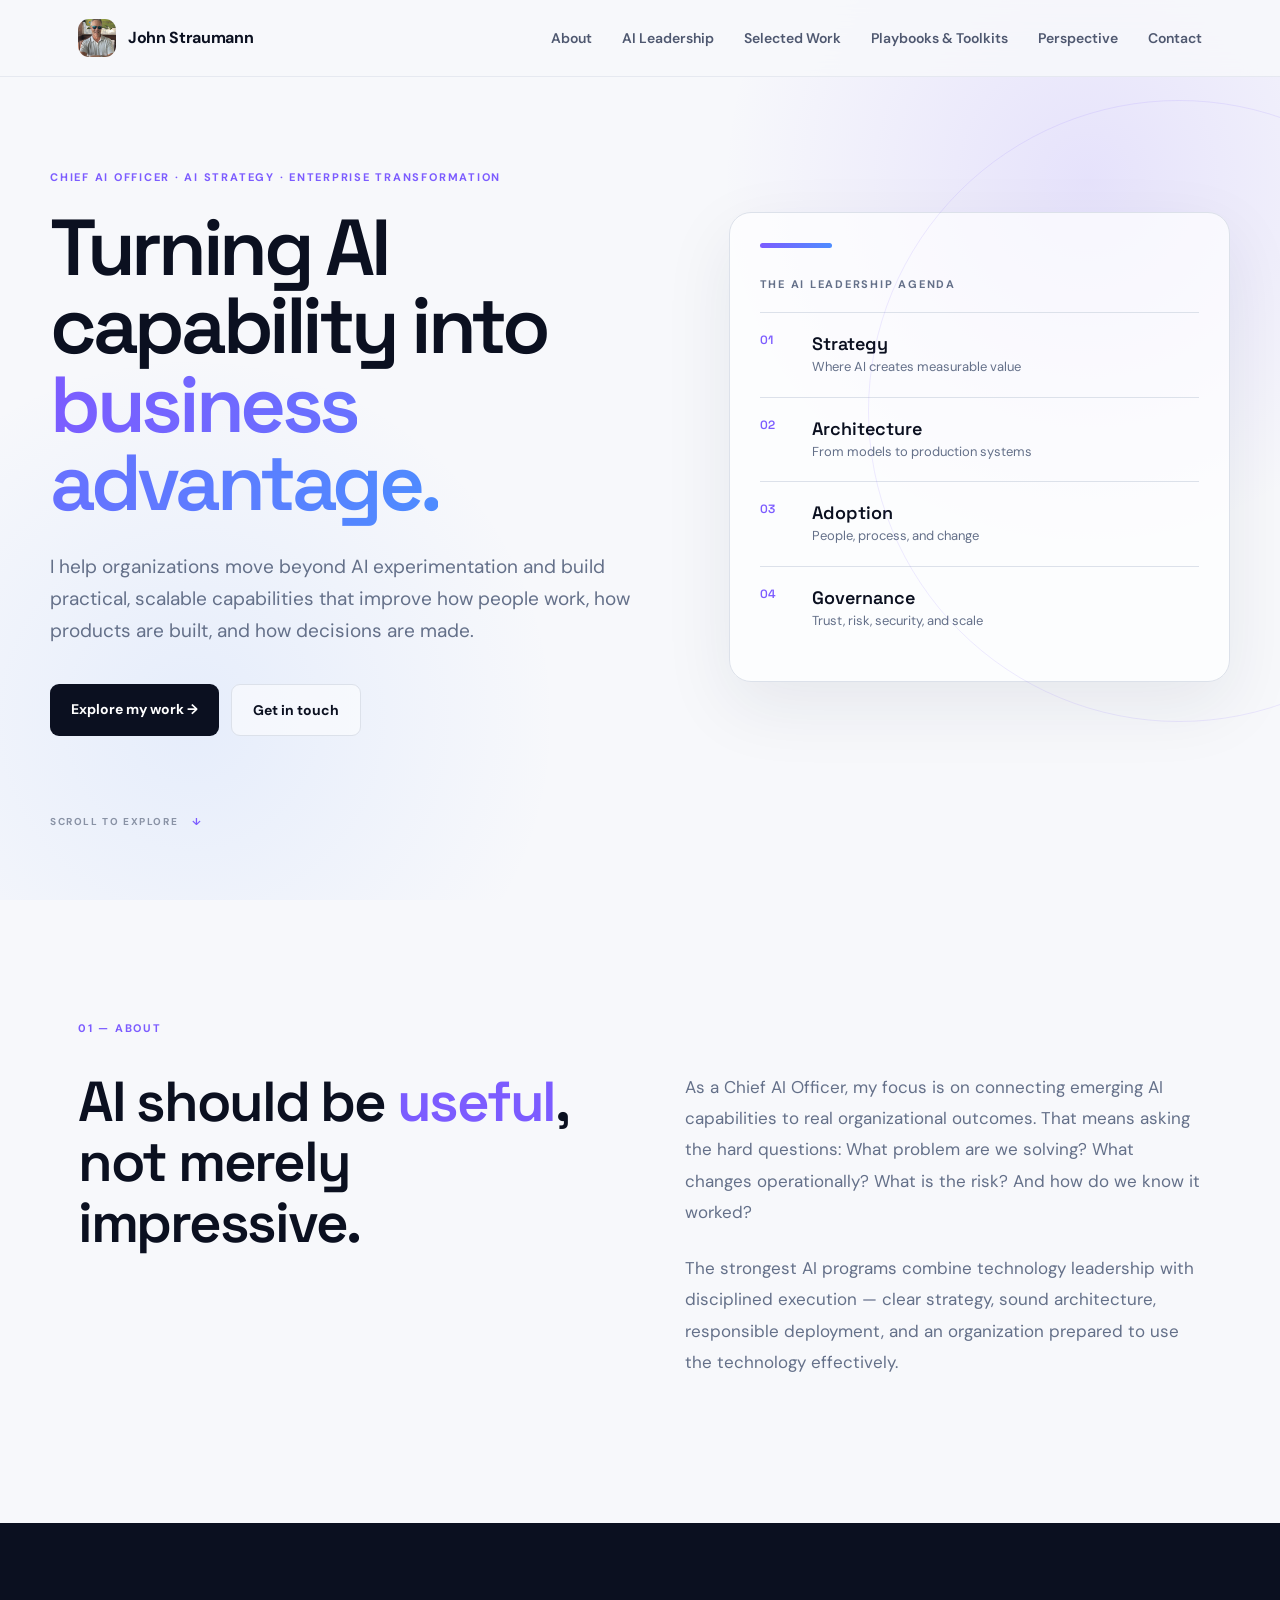
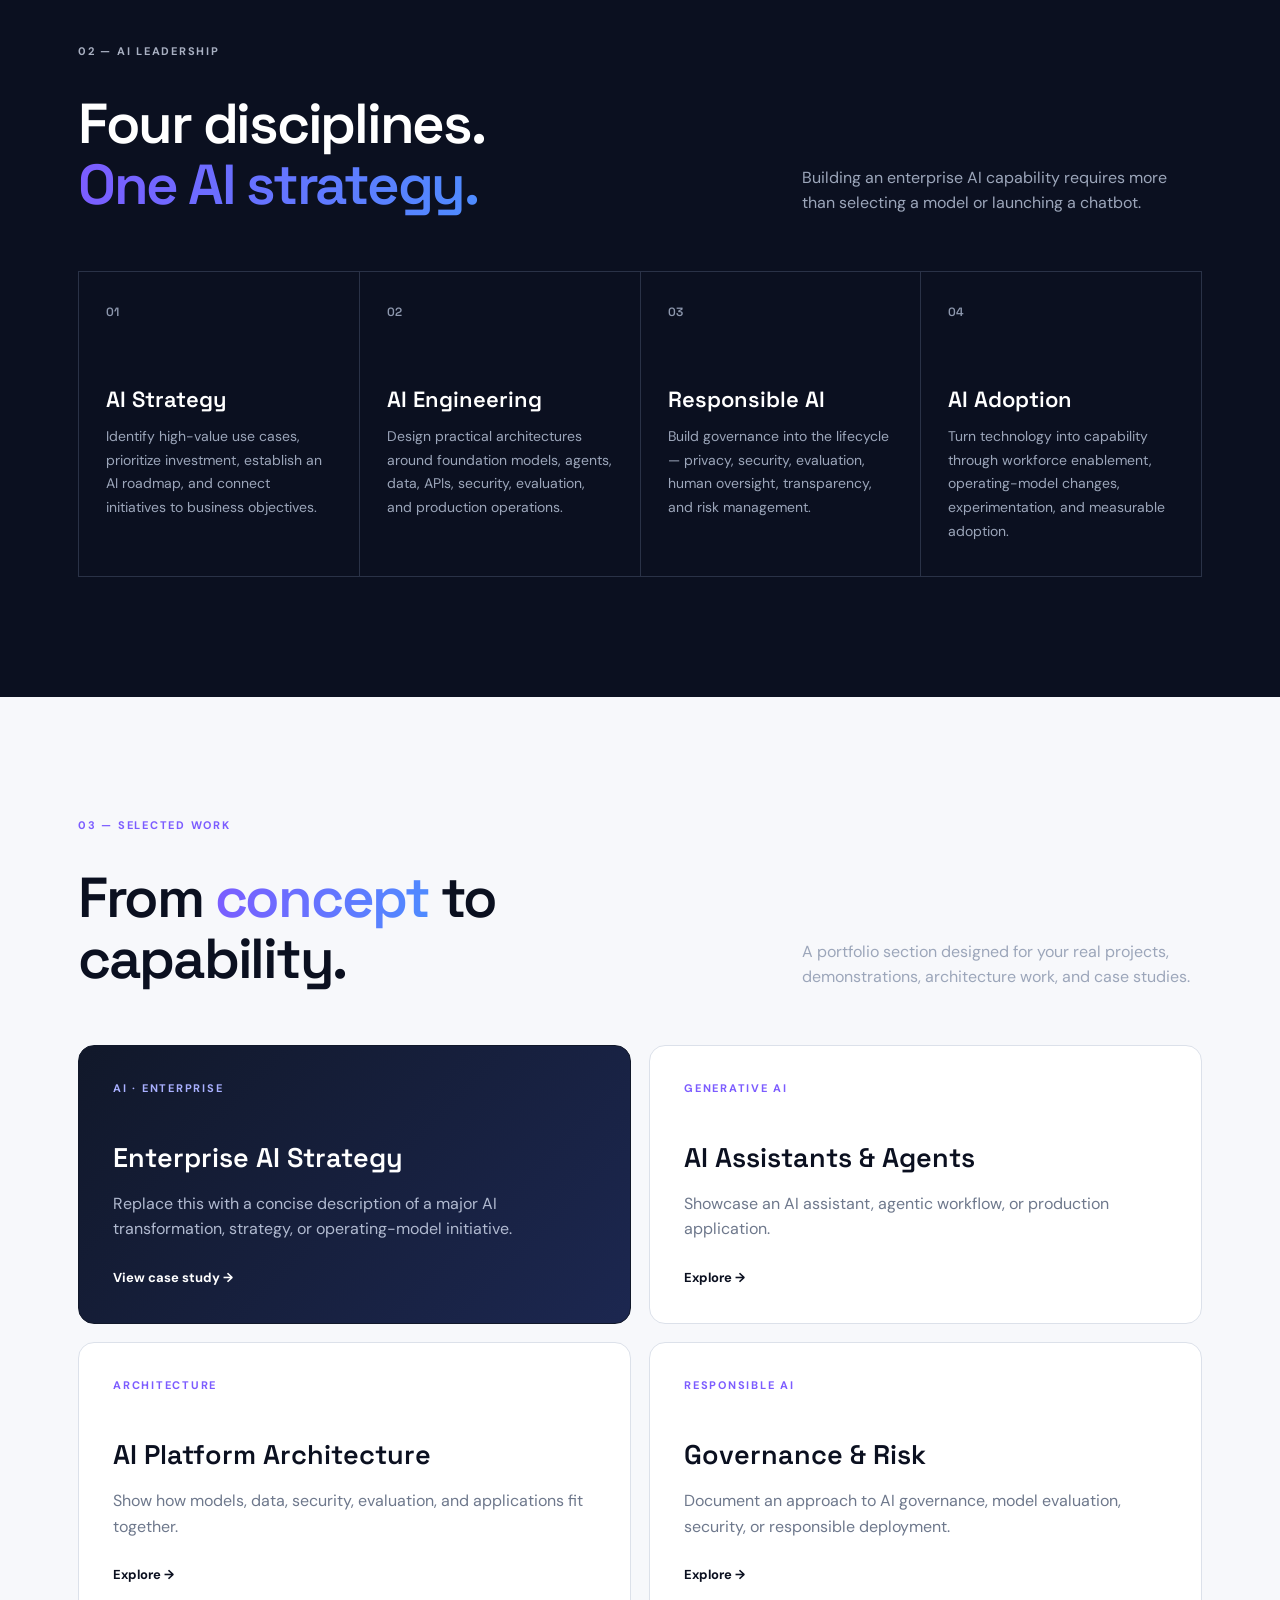
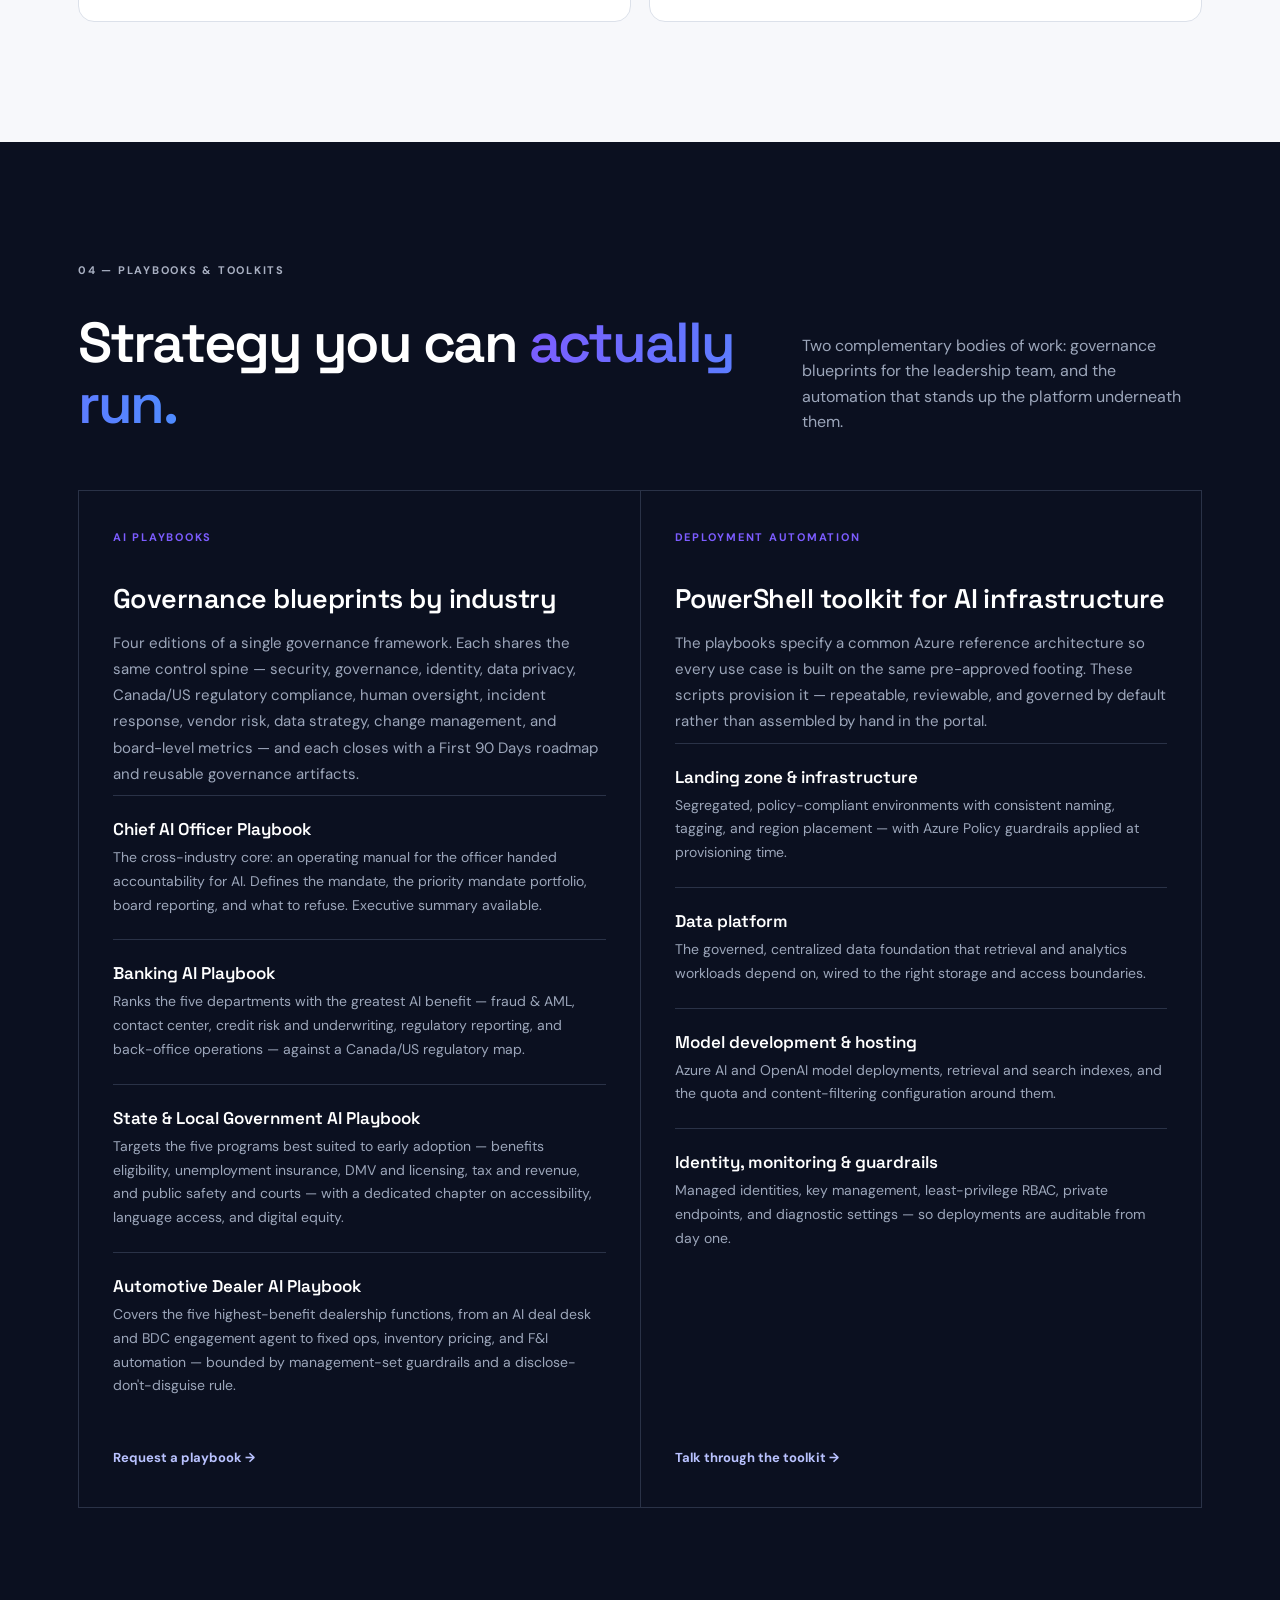
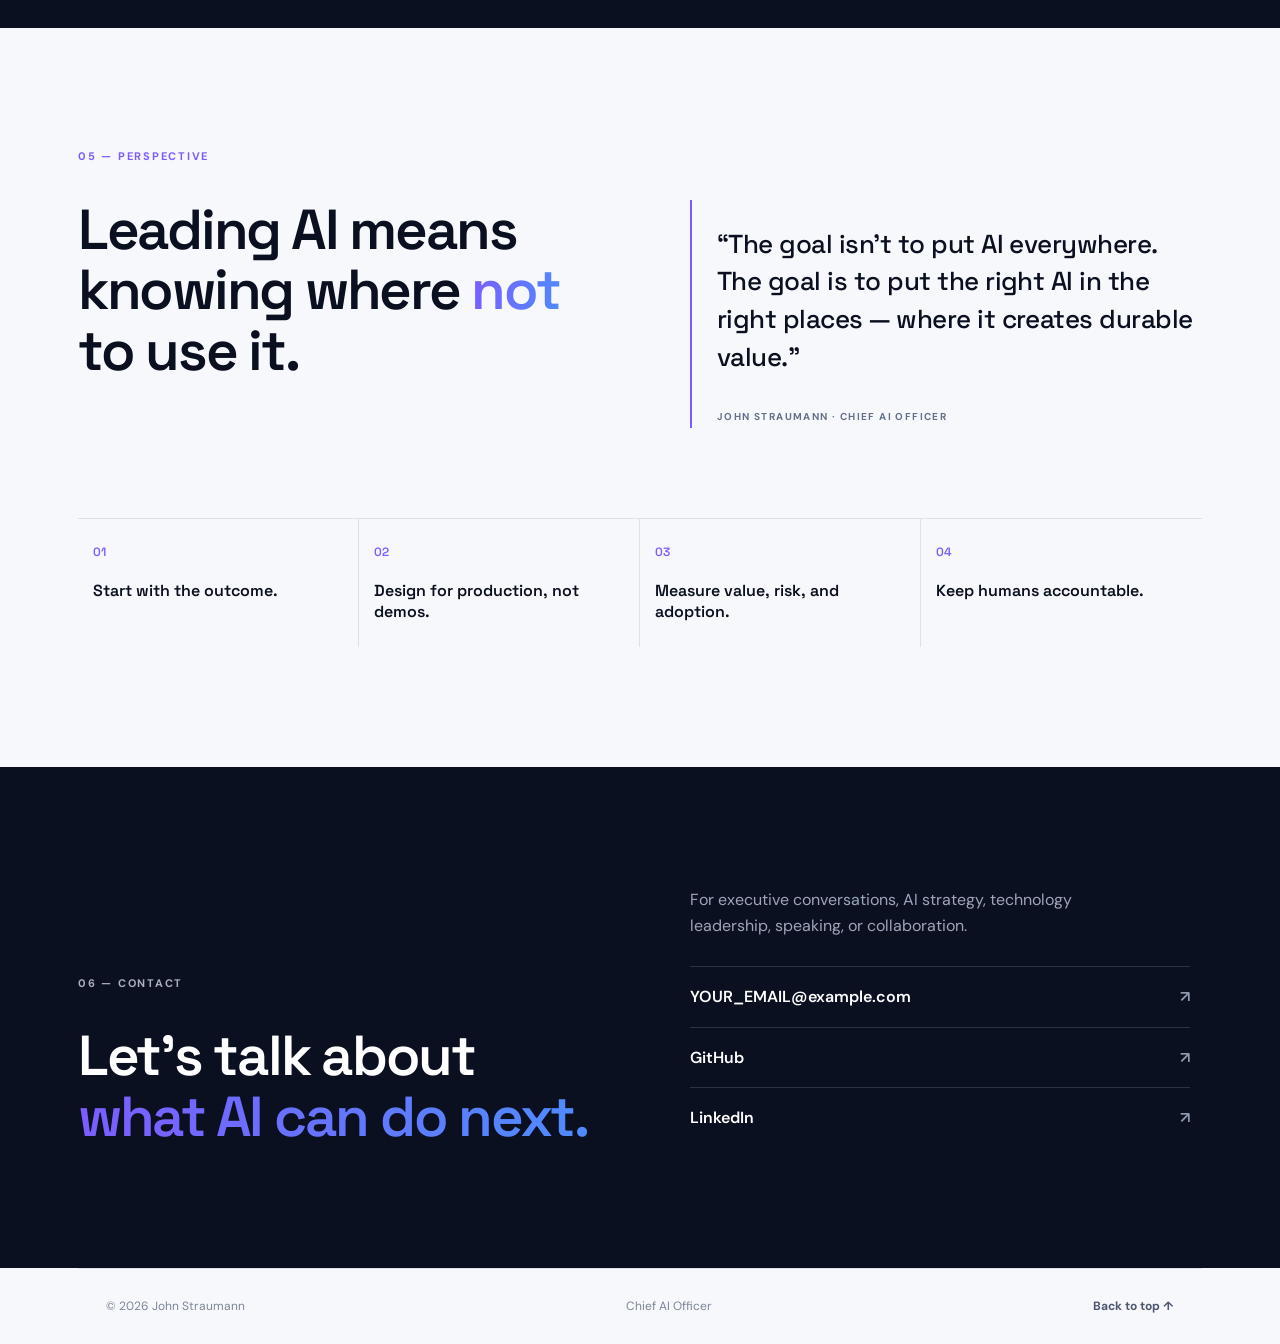
==== index.html @ 5a78a486 "Correct Playbooks section with actual playbook content Co-authored-by: Copilot <223556219+Copilot@us" ====
<!DOCTYPE html>
<html lang="en">
<head>
  <meta charset="UTF-8">
  <meta name="viewport" content="width=device-width, initial-scale=1.0">
  <meta name="description" content="John Straumann — Chief AI Officer. AI strategy, enterprise transformation, responsible AI, and technology leadership.">
  <title>John Straumann | Chief AI Officer</title>
  <link rel="preconnect" href="https://fonts.googleapis.com">
  <link rel="preconnect" href="https://fonts.gstatic.com" crossorigin>
  <link href="https://fonts.googleapis.com/css2?family=DM+Sans:wght@400;500;600;700&family=Space+Grotesk:wght@400;500;600;700&display=swap" rel="stylesheet">
  <link rel="stylesheet" href="styles.css">
</head>
<body>
  <header class="site-header">
    <div class="nav-wrap">
      <a class="brand" href="#top" aria-label="John Straumann home">
        <img class="brand-mark" src="images/Me.jpg" alt="John Straumann" width="38" height="38">
        <span>John Straumann</span>
      </a>
      <button class="menu-toggle" aria-label="Open navigation" aria-expanded="false">☰</button>
      <nav class="nav" id="nav">
        <a href="#about">About</a>
        <a href="#focus">AI Leadership</a>
        <a href="#work">Selected Work</a>
        <a href="#playbooks">Playbooks &amp; Toolkits</a>
        <a href="#perspective">Perspective</a>
        <a href="#contact">Contact</a>
      </nav>
    </div>
  </header>

  <main id="top">
    <section class="hero">
      <div class="hero-grid">
        <div class="hero-copy">
          <p class="eyebrow">CHIEF AI OFFICER · AI STRATEGY · ENTERPRISE TRANSFORMATION</p>
          <h1>Turning AI capability into <span>business advantage.</span></h1>
          <p class="hero-text">
            I help organizations move beyond AI experimentation and build practical,
            scalable capabilities that improve how people work, how products are built,
            and how decisions are made.
          </p>
          <div class="hero-actions">
            <a class="button primary" href="#work">Explore my work <span>→</span></a>
            <a class="button secondary" href="#contact">Get in touch</a>
          </div>
        </div>

        <div class="hero-panel">
          <div class="signal"></div>
          <p class="panel-label">THE AI LEADERSHIP AGENDA</p>
          <div class="agenda">
            <div><span>01</span><strong>Strategy</strong><small>Where AI creates measurable value</small></div>
            <div><span>02</span><strong>Architecture</strong><small>From models to production systems</small></div>
            <div><span>03</span><strong>Adoption</strong><small>People, process, and change</small></div>
            <div><span>04</span><strong>Governance</strong><small>Trust, risk, security, and scale</small></div>
          </div>
        </div>
      </div>
      <div class="scroll-cue">SCROLL TO EXPLORE <span>↓</span></div>
    </section>

    <section class="intro section" id="about">
      <div class="section-kicker">01 — ABOUT</div>
      <div class="intro-grid">
        <h2>AI should be <em>useful</em>, not merely impressive.</h2>
        <div>
          <p>
            As a Chief AI Officer, my focus is on connecting emerging AI capabilities
            to real organizational outcomes. That means asking the hard questions:
            What problem are we solving? What changes operationally? What is the risk?
            And how do we know it worked?
          </p>
          <p>
            The strongest AI programs combine technology leadership with disciplined
            execution — clear strategy, sound architecture, responsible deployment,
            and an organization prepared to use the technology effectively.
          </p>
        </div>
      </div>
    </section>

    <section class="dark-section section" id="focus">
      <div class="section-kicker light">02 — AI LEADERSHIP</div>
      <div class="section-head">
        <h2>Four disciplines.<br><span>One AI strategy.</span></h2>
        <p>Building an enterprise AI capability requires more than selecting a model or launching a chatbot.</p>
      </div>
      <div class="cards">
        <article class="card">
          <div class="card-num">01</div>
          <h3>AI Strategy</h3>
          <p>Identify high-value use cases, prioritize investment, establish an AI roadmap, and connect initiatives to business objectives.</p>
        </article>
        <article class="card">
          <div class="card-num">02</div>
          <h3>AI Engineering</h3>
          <p>Design practical architectures around foundation models, agents, data, APIs, security, evaluation, and production operations.</p>
        </article>
        <article class="card">
          <div class="card-num">03</div>
          <h3>Responsible AI</h3>
          <p>Build governance into the lifecycle — privacy, security, evaluation, human oversight, transparency, and risk management.</p>
        </article>
        <article class="card">
          <div class="card-num">04</div>
          <h3>AI Adoption</h3>
          <p>Turn technology into capability through workforce enablement, operating-model changes, experimentation, and measurable adoption.</p>
        </article>
      </div>
    </section>

    <section class="work section" id="work">
      <div class="section-kicker">03 — SELECTED WORK</div>
      <div class="section-head light-text">
        <h2>From <span>concept</span> to capability.</h2>
        <p>A portfolio section designed for your real projects, demonstrations, architecture work, and case studies.</p>
      </div>
      <div class="work-grid">
        <article class="work-item featured">
          <div class="work-tag">AI · ENTERPRISE</div>
          <h3>Enterprise AI Strategy</h3>
          <p>Replace this with a concise description of a major AI transformation, strategy, or operating-model initiative.</p>
          <a href="#" class="text-link">View case study →</a>
        </article>
        <article class="work-item">
          <div class="work-tag">GENERATIVE AI</div>
          <h3>AI Assistants & Agents</h3>
          <p>Showcase an AI assistant, agentic workflow, or production application.</p>
          <a href="#" class="text-link">Explore →</a>
        </article>
        <article class="work-item">
          <div class="work-tag">ARCHITECTURE</div>
          <h3>AI Platform Architecture</h3>
          <p>Show how models, data, security, evaluation, and applications fit together.</p>
          <a href="#" class="text-link">Explore →</a>
        </article>
        <article class="work-item">
          <div class="work-tag">RESPONSIBLE AI</div>
          <h3>Governance & Risk</h3>
          <p>Document an approach to AI governance, model evaluation, security, or responsible deployment.</p>
          <a href="#" class="text-link">Explore →</a>
        </article>
      </div>
    </section>

    <section class="assets dark-section section" id="playbooks">
      <div class="section-kicker light">04 — PLAYBOOKS &amp; TOOLKITS</div>
      <div class="section-head">
        <h2>Strategy you can <span>actually run.</span></h2>
        <p>Two complementary bodies of work: governance blueprints for the leadership team, and the automation that stands up the platform underneath them.</p>
      </div>

      <div class="tracks">
        <article class="track">
          <div class="track-label">AI PLAYBOOKS</div>
          <h3 class="track-title">Governance blueprints by industry</h3>
          <p class="track-intro">
            Four editions of a single governance framework. Each shares the same control
            spine — security, governance, identity, data privacy, Canada/US regulatory
            compliance, human oversight, incident response, vendor risk, data strategy,
            change management, and board-level metrics — and each closes with a First 90
            Days roadmap and reusable governance artifacts.
          </p>
          <ul class="asset-list">
            <li>
              <strong>Chief AI Officer Playbook</strong>
              <span>The cross-industry core: an operating manual for the officer handed accountability for AI. Defines the mandate, the priority mandate portfolio, board reporting, and what to refuse. Executive summary available.</span>
            </li>
            <li>
              <strong>Banking AI Playbook</strong>
              <span>Ranks the five departments with the greatest AI benefit — fraud &amp; AML, contact center, credit risk and underwriting, regulatory reporting, and back-office operations — against a Canada/US regulatory map.</span>
            </li>
            <li>
              <strong>State &amp; Local Government AI Playbook</strong>
              <span>Targets the five programs best suited to early adoption — benefits eligibility, unemployment insurance, DMV and licensing, tax and revenue, and public safety and courts — with a dedicated chapter on accessibility, language access, and digital equity.</span>
            </li>
            <li>
              <strong>Automotive Dealer AI Playbook</strong>
              <span>Covers the five highest-benefit dealership functions, from an AI deal desk and BDC engagement agent to fixed ops, inventory pricing, and F&amp;I automation — bounded by management-set guardrails and a disclose-don't-disguise rule.</span>
            </li>
          </ul>
          <a class="text-link light" href="#contact">Request a playbook →</a>
        </article>

        <article class="track">
          <div class="track-label">DEPLOYMENT AUTOMATION</div>
          <h3 class="track-title">PowerShell toolkit for AI infrastructure</h3>
          <p class="track-intro">
            The playbooks specify a common Azure reference architecture so every use case
            is built on the same pre-approved footing. These scripts provision it —
            repeatable, reviewable, and governed by default rather than assembled by hand
            in the portal.
          </p>
          <ul class="asset-list">
            <li>
              <strong>Landing zone &amp; infrastructure</strong>
              <span>Segregated, policy-compliant environments with consistent naming, tagging, and region placement — with Azure Policy guardrails applied at provisioning time.</span>
            </li>
            <li>
              <strong>Data platform</strong>
              <span>The governed, centralized data foundation that retrieval and analytics workloads depend on, wired to the right storage and access boundaries.</span>
            </li>
            <li>
              <strong>Model development &amp; hosting</strong>
              <span>Azure AI and OpenAI model deployments, retrieval and search indexes, and the quota and content-filtering configuration around them.</span>
            </li>
            <li>
              <strong>Identity, monitoring &amp; guardrails</strong>
              <span>Managed identities, key management, least-privilege RBAC, private endpoints, and diagnostic settings — so deployments are auditable from day one.</span>
            </li>
          </ul>
          <a class="text-link light" href="#contact">Talk through the toolkit →</a>
        </article>
      </div>
    </section>

    <section class="perspective section" id="perspective">
      <div class="section-kicker">05 — PERSPECTIVE</div>
      <div class="perspective-grid">
        <div>
          <h2>Leading AI means knowing where <span>not</span> to use it.</h2>
        </div>
        <div class="quote">
          <p>“The goal isn't to put AI everywhere. The goal is to put the right AI in the right places — where it creates durable value.”</p>
          <div class="quote-line"></div>
          <small>JOHN STRAUMANN · CHIEF AI OFFICER</small>
        </div>
      </div>
      <div class="principles">
        <div><strong>01</strong><span>Start with the outcome.</span></div>
        <div><strong>02</strong><span>Design for production, not demos.</span></div>
        <div><strong>03</strong><span>Measure value, risk, and adoption.</span></div>
        <div><strong>04</strong><span>Keep humans accountable.</span></div>
      </div>
    </section>

    <section class="contact dark-section section" id="contact">
      <div class="contact-grid">
        <div>
          <div class="section-kicker light">06 — CONTACT</div>
          <h2>Let's talk about<br><span>what AI can do next.</span></h2>
        </div>
        <div class="contact-copy">
          <p>For executive conversations, AI strategy, technology leadership, speaking, or collaboration.</p>
          <a class="contact-link" href="mailto:YOUR_EMAIL@example.com">YOUR_EMAIL@example.com <span>↗</span></a>
          <a class="contact-link" href="https://github.com/johnstraumann94" target="_blank" rel="noopener">GitHub <span>↗</span></a>
          <a class="contact-link" href="#" aria-label="LinkedIn placeholder">LinkedIn <span>↗</span></a>
        </div>
      </div>
    </section>
  </main>

  <footer class="footer">
    <span>© 2026 John Straumann</span>
    <span>Chief AI Officer</span>
    <a href="#top">Back to top ↑</a>
  </footer>

  <script src="script.js"></script>
</body>
</html>
---- styles.css ----
:root{
  --ink:#0b1020;
  --muted:#647089;
  --line:#dce1ea;
  --paper:#f7f8fb;
  --white:#ffffff;
  --accent:#7c5cff;
  --accent2:#4e8cff;
  --dark:#0b1020;
  --dark2:#121a2e;
  --max:1180px;
}
*{box-sizing:border-box}
html{scroll-behavior:smooth}
body{margin:0;background:var(--paper);color:var(--ink);font-family:"DM Sans",sans-serif;line-height:1.6}
a{color:inherit;text-decoration:none}
.site-header{position:fixed;top:0;left:0;right:0;z-index:20;background:rgba(247,248,251,.84);backdrop-filter:blur(16px);border-bottom:1px solid rgba(220,225,234,.65)}
.nav-wrap{max-width:var(--max);margin:auto;height:76px;padding:0 28px;display:flex;align-items:center;justify-content:space-between}
.brand{display:flex;align-items:center;gap:12px;font-weight:700;letter-spacing:-.02em}
.brand-mark{width:38px;height:38px;border-radius:11px;object-fit:cover;display:block;background:linear-gradient(135deg,var(--accent),var(--accent2))}
.nav{display:flex;gap:30px;font-size:14px;font-weight:600;color:#4f5870}
.nav a:hover{color:var(--ink)}
.menu-toggle{display:none;background:none;border:0;font-size:24px}
.hero{min-height:100vh;display:flex;flex-direction:column;justify-content:center;position:relative;padding:130px 28px 70px;overflow:hidden;background:radial-gradient(circle at 85% 20%,rgba(124,92,255,.14),transparent 28%),radial-gradient(circle at 15% 80%,rgba(78,140,255,.10),transparent 28%)}
.hero:before{content:"";position:absolute;width:620px;height:620px;border:1px solid rgba(124,92,255,.12);border-radius:50%;right:-210px;top:100px}
.hero-grid{max-width:var(--max);width:100%;margin:auto;display:grid;grid-template-columns:1.08fr .92fr;gap:90px;align-items:center}
.eyebrow,.section-kicker,.panel-label,.work-tag{font-size:11px;letter-spacing:.16em;font-weight:700}
.eyebrow{color:var(--accent);margin-bottom:22px}
.hero h1{font:600 clamp(48px,6.2vw,82px)/.99 "Space Grotesk";letter-spacing:-.055em;margin:0 0 28px;max-width:850px}
.hero h1 span,.section-head h2 span,.perspective h2 span,.contact h2 span{background:linear-gradient(100deg,var(--accent),var(--accent2));-webkit-background-clip:text;background-clip:text;color:transparent}
.hero-text{font-size:19px;line-height:1.7;color:var(--muted);max-width:680px}
.hero-actions{display:flex;gap:12px;margin-top:36px}
.button{padding:14px 21px;border-radius:9px;font-weight:700;font-size:14px;border:1px solid var(--line);transition:.2s}
.button.primary{color:#fff;border:0;background:var(--ink)}
.button.primary:hover{transform:translateY(-2px);box-shadow:0 10px 25px rgba(11,16,32,.14)}
.button.secondary{background:rgba(255,255,255,.55)}
.hero-panel{background:rgba(255,255,255,.7);border:1px solid var(--line);border-radius:22px;padding:30px;box-shadow:0 24px 70px rgba(30,42,70,.08)}
.signal{width:72px;height:5px;border-radius:99px;background:linear-gradient(90deg,var(--accent),var(--accent2));margin-bottom:28px}
.panel-label{color:var(--muted);margin-bottom:18px}
.agenda>div{display:grid;grid-template-columns:42px 1fr;column-gap:10px;padding:19px 0;border-top:1px solid var(--line)}
.agenda span{font:600 12px "Space Grotesk";color:var(--accent)}
.agenda strong{font:600 18px "Space Grotesk"}
.agenda small{grid-column:2;color:var(--muted);font-size:13px;margin-top:2px}
.scroll-cue{max-width:var(--max);width:100%;margin:50px auto 0;font-size:10px;letter-spacing:.16em;font-weight:700;color:#8992a5}
.scroll-cue span{margin-left:10px;color:var(--accent)}
.section{max-width:var(--max);margin:auto;padding:120px 28px}
.section-kicker{color:var(--accent);margin-bottom:34px}
.intro-grid{display:grid;grid-template-columns:1fr 1fr;gap:90px}
.intro h2,.perspective h2,.section-head h2,.contact h2{font:600 clamp(38px,4.4vw,60px)/1.08 "Space Grotesk";letter-spacing:-.04em;margin:0}
.intro h2 em{font-style:normal;color:var(--accent)}
.intro-grid p{color:var(--muted);font-size:17px;line-height:1.85;margin-top:0;margin-bottom:24px}
.dark-section{max-width:none;background:var(--dark);color:white;padding-left:max(28px,calc((100% - 1124px)/2));padding-right:max(28px,calc((100% - 1124px)/2))}
.section-kicker.light{color:#a9b0c2}
.section-head{display:flex;justify-content:space-between;align-items:end;gap:50px;margin-bottom:55px}
.section-head p{max-width:400px;color:#9ca6ba;margin:0}
.cards{display:grid;grid-template-columns:repeat(4,1fr);gap:1px;background:#2a3247;border:1px solid #2a3247}
.card{background:var(--dark);padding:32px 27px;min-height:280px}
.card-num{color:#8e98ae;font:600 12px "Space Grotesk";margin-bottom:65px}
.card h3{font:600 22px "Space Grotesk";margin:0 0 12px}
.card p{color:#9ca6ba;font-size:14px;line-height:1.7;margin:0}
.work{background:var(--paper)}
.work-grid{display:grid;grid-template-columns:1fr 1fr;gap:18px}
.work-item{padding:34px;border:1px solid var(--line);border-radius:16px;background:white;min-height:250px;transition:.2s}
.work-item:hover{transform:translateY(-3px);box-shadow:0 18px 45px rgba(30,42,70,.08)}
.work-item.featured{background:linear-gradient(135deg,#11182a,#1c2750);color:white;border-color:#11182a}
.work-tag{color:var(--accent);margin-bottom:42px}
.featured .work-tag{color:#a9b0ff}
.work-item h3{font:600 27px "Space Grotesk";margin:0 0 10px}
.work-item p{color:#6e788c;max-width:540px;margin-bottom:22px}
.featured p{color:#b1bad0}
.text-link{font-weight:700;font-size:13px}
.text-link.light{color:#b9c2ff}
.text-link.light:hover{color:#fff}
.tracks{display:grid;grid-template-columns:1fr 1fr;gap:1px;background:#2a3247;border:1px solid #2a3247}
.track{background:var(--dark);padding:38px 34px;display:flex;flex-direction:column}
.track-label{font-size:11px;letter-spacing:.16em;font-weight:700;color:var(--accent);margin-bottom:34px}
.track-title{font:600 27px "Space Grotesk";margin:0 0 14px;letter-spacing:-.02em}
.track-intro{color:#9ca6ba;font-size:15px;line-height:1.75;margin:0 0 8px}
.asset-list{list-style:none;margin:0 0 28px;padding:0}
.asset-list li{padding:22px 0;border-top:1px solid #2a3247}
.asset-list strong{display:block;font:600 17px "Space Grotesk";margin-bottom:6px}
.asset-list span{display:block;color:#9ca6ba;font-size:14px;line-height:1.7}
.track .text-link{margin-top:auto}
.perspective-grid{display:grid;grid-template-columns:1fr 1fr;gap:100px}
.quote{align-self:center;padding-left:25px;border-left:2px solid var(--accent)}
.quote p{font:500 26px/1.45 "Space Grotesk";letter-spacing:-.02em}
.quote small{font-size:10px;letter-spacing:.14em;font-weight:700;color:var(--muted)}
.principles{margin-top:90px;border-top:1px solid var(--line);display:grid;grid-template-columns:repeat(4,1fr)}
.principles div{padding:25px 15px;border-right:1px solid var(--line);display:flex;flex-direction:column;gap:20px}
.principles div:last-child{border-right:0}
.principles strong{font:600 12px "Space Grotesk";color:var(--accent)}
.principles span{font:600 16px "Space Grotesk"}
.contact{max-width:none}
.contact-grid{max-width:1124px;margin:auto;display:grid;grid-template-columns:1fr 1fr;gap:100px;align-items:end}
.contact-copy p{color:#9ca6ba;max-width:430px;margin:0 0 28px}
.contact-link{display:flex;justify-content:space-between;max-width:500px;padding:17px 0;border-top:1px solid #2a3247;font-weight:600}
.contact-link span{color:#8e98ae}
.footer{max-width:1124px;margin:auto;padding:28px;color:#7b8599;font-size:12px;display:flex;justify-content:space-between;border-top:1px solid var(--line)}
.footer a{font-weight:700;color:#4f5870}
@media(max-width:850px){
  .nav{display:none;position:absolute;top:76px;left:0;right:0;background:var(--paper);padding:20px 28px;border-bottom:1px solid var(--line);flex-direction:column;gap:18px}
  .nav.open{display:flex}.menu-toggle{display:block}
  .hero-grid,.intro-grid,.perspective-grid,.contact-grid{grid-template-columns:1fr;gap:45px}
  .hero{padding-top:120px}.hero h1{font-size:52px}.hero-panel{max-width:620px}
  .cards{grid-template-columns:1fr 1fr}.section-head{display:block}.section-head p{margin-top:22px}
  .principles{grid-template-columns:1fr 1fr}
  .principles div:nth-child(2){border-right:0}.principles div{border-bottom:1px solid var(--line)}
  .work-grid{grid-template-columns:1fr}
  .tracks{grid-template-columns:1fr}
}
@media(max-width:520px){
  .hero h1{font-size:43px}.hero-text{font-size:17px}.hero-actions{flex-direction:column;align-items:stretch}
  .cards{grid-template-columns:1fr}.card{min-height:auto}.card-num{margin-bottom:30px}
  .principles{grid-template-columns:1fr}.principles div{border-right:0}
  .footer{flex-direction:column;gap:12px}
}
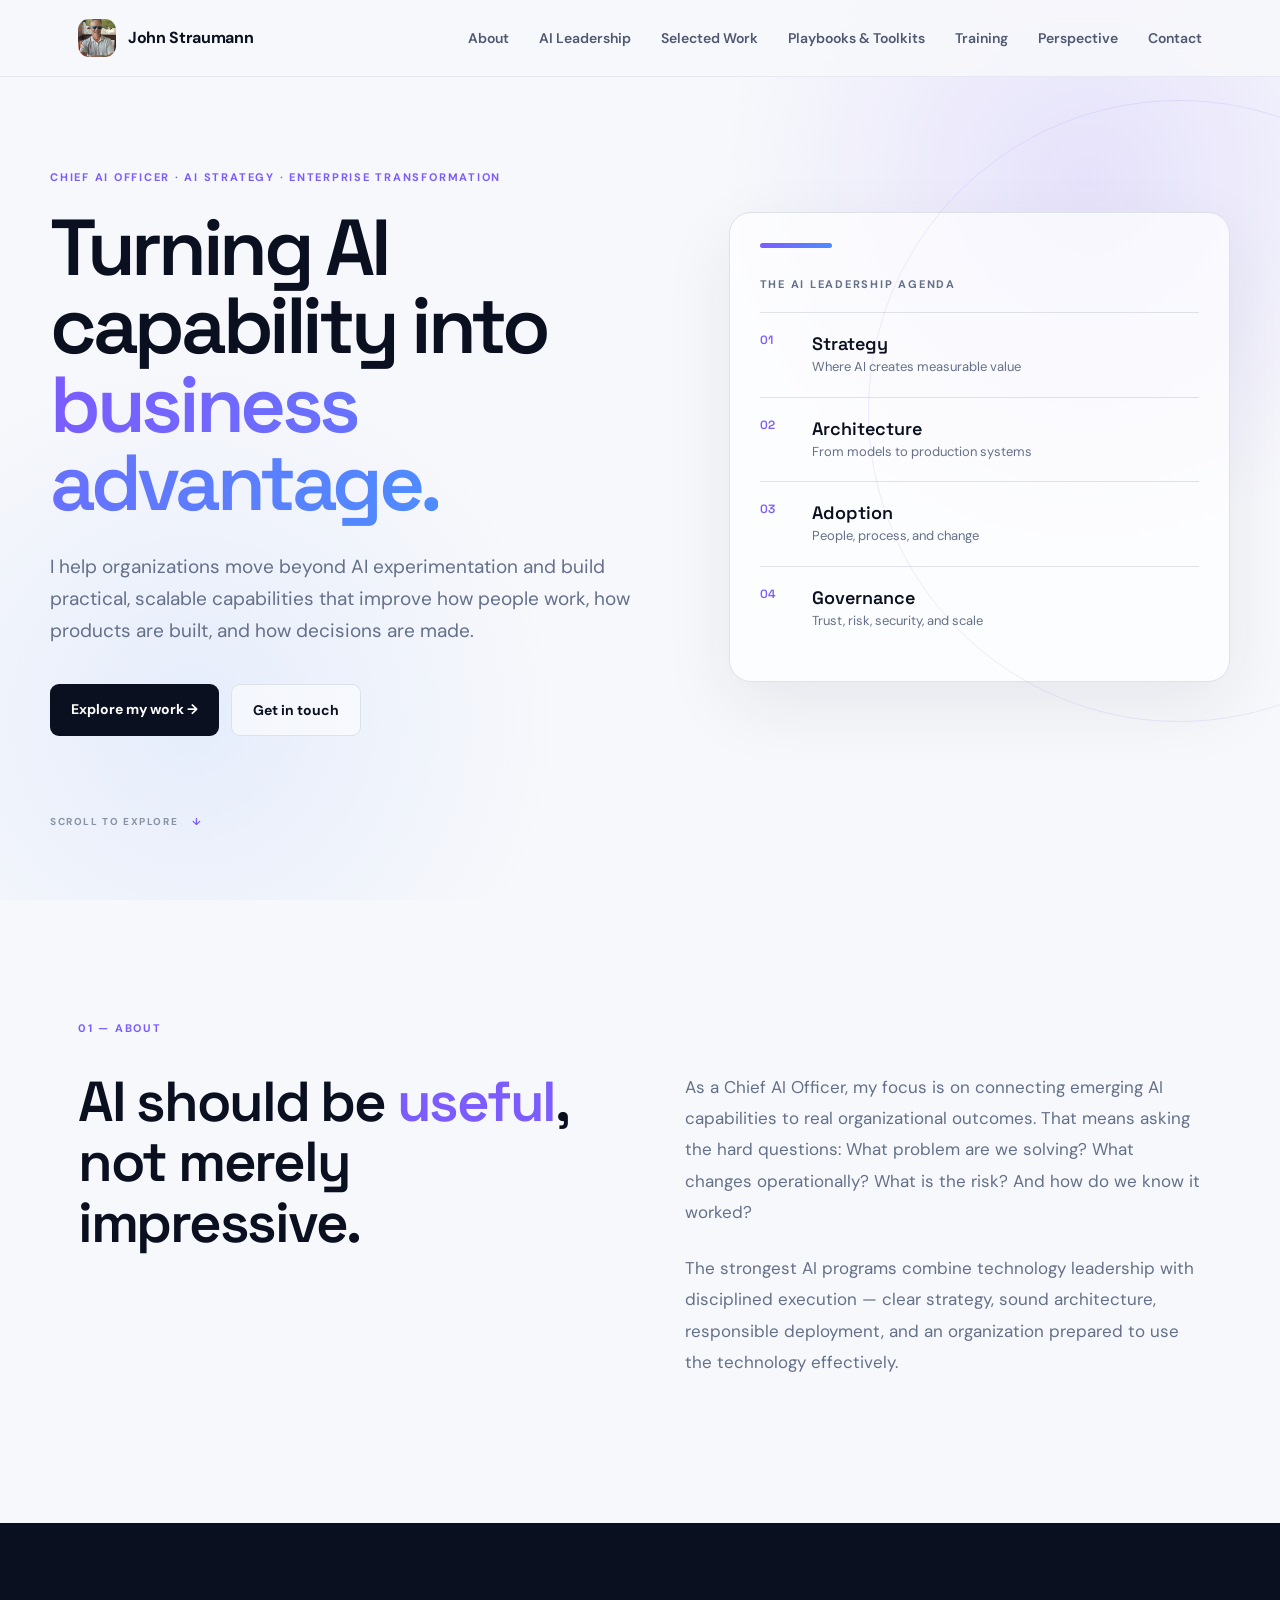
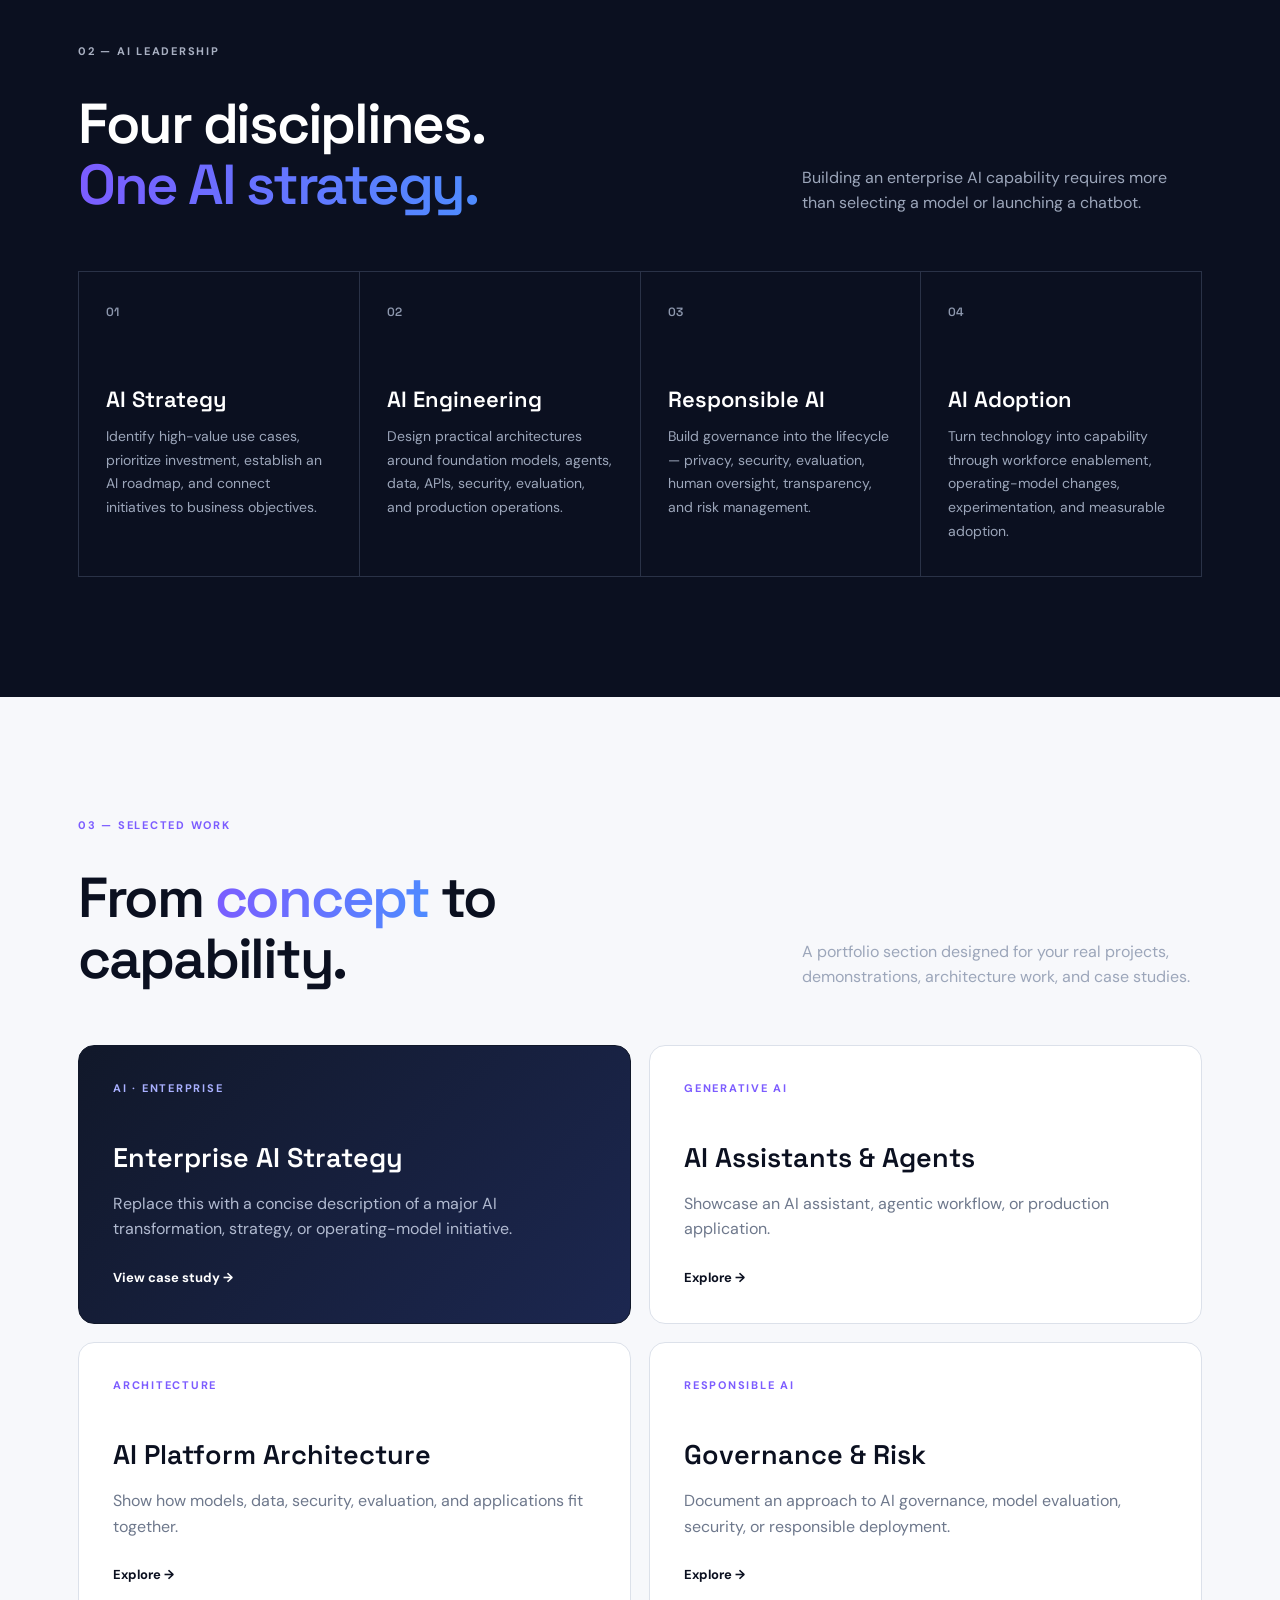
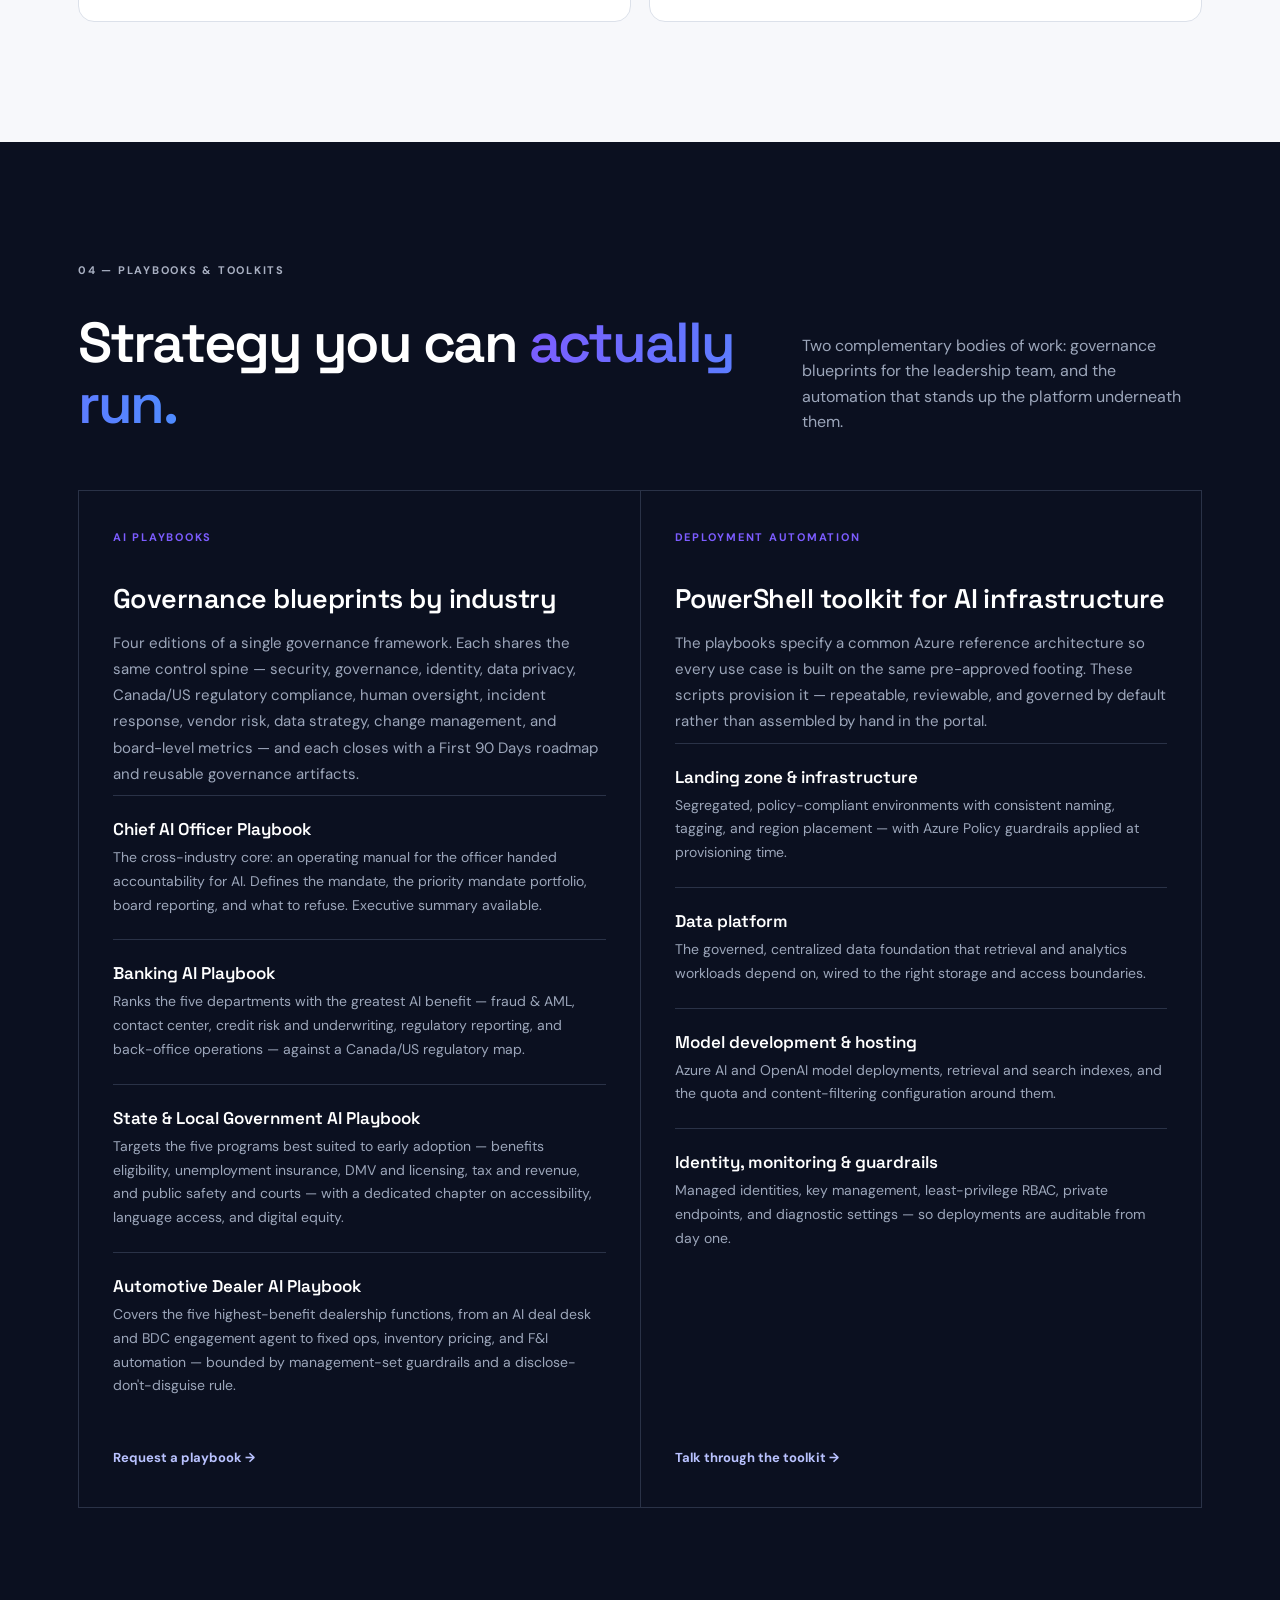
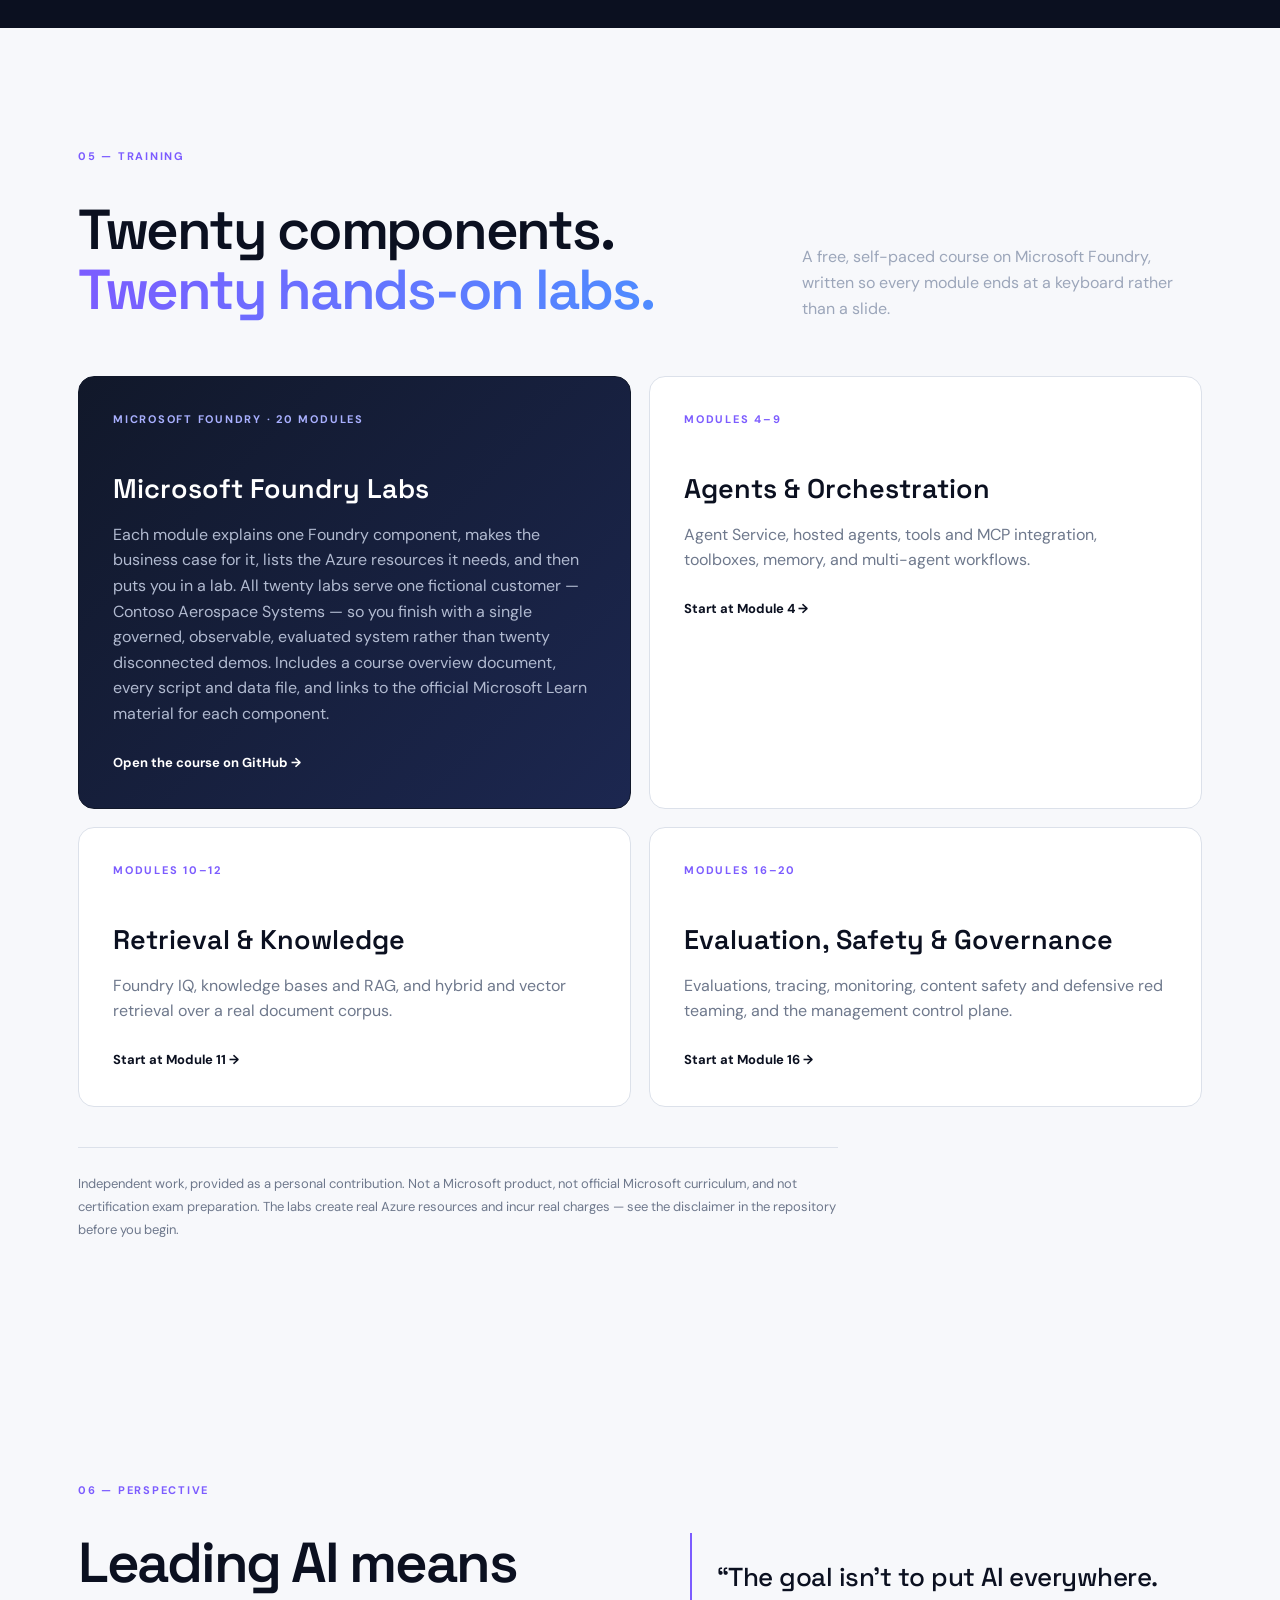
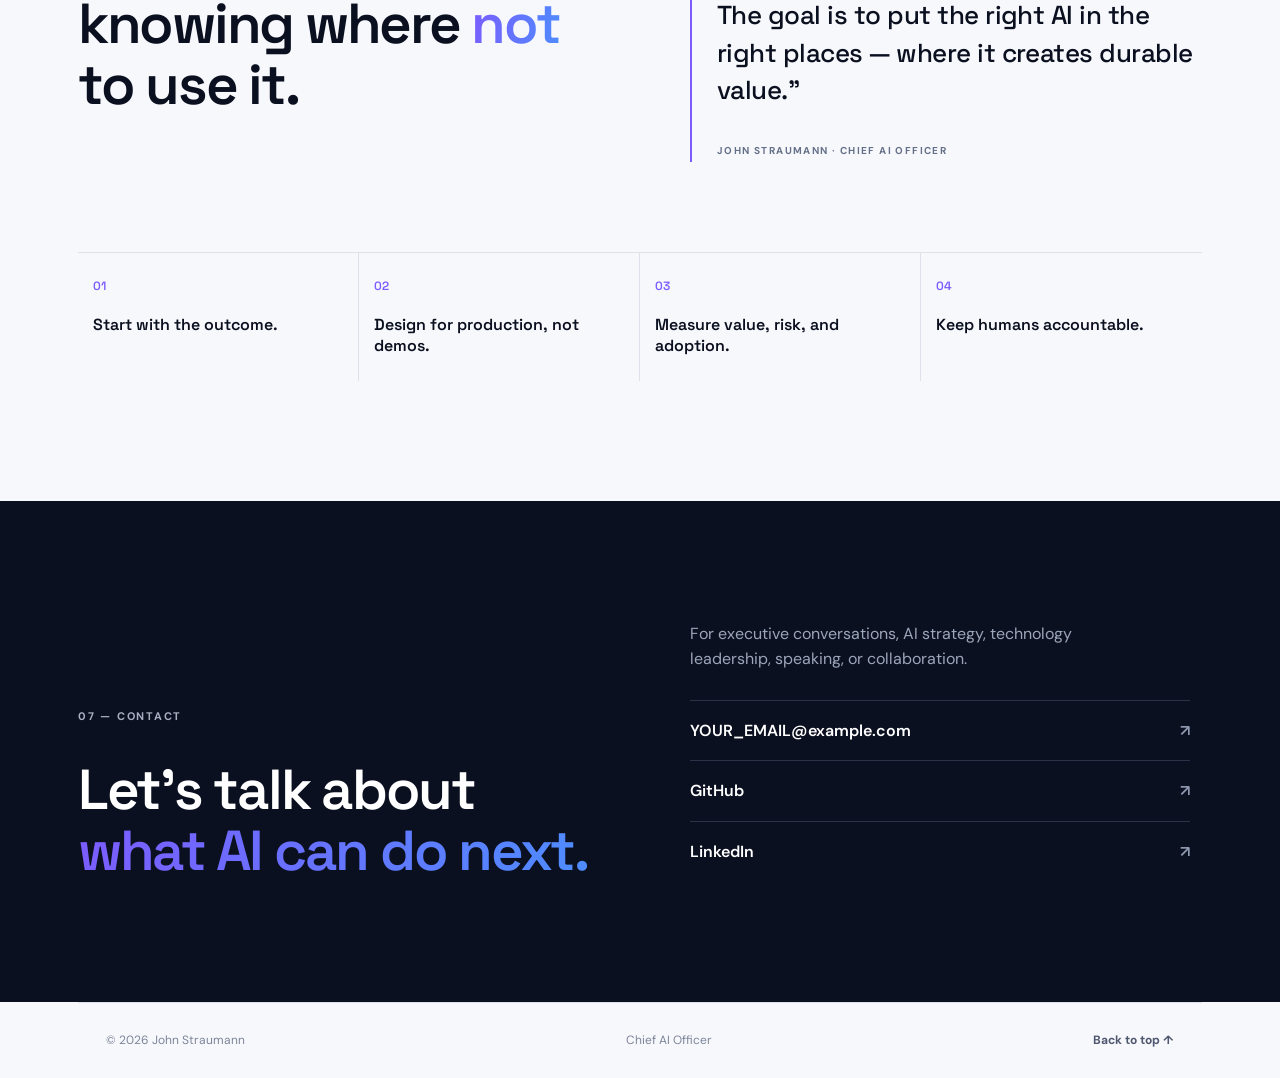
==== commit e2dbcd83: "Add Training section linking the Microsoft Foundry Labs course Adds a seventh section between Playbo" ====
--- a/index.html
+++ b/index.html
@@ -3,7 +3,7 @@
 <head>
   <meta charset="UTF-8">
   <meta name="viewport" content="width=device-width, initial-scale=1.0">
-  <meta name="description" content="John Straumann — Chief AI Officer. AI strategy, enterprise transformation, responsible AI, and technology leadership.">
+  <meta name="description" content="John Straumann — Chief AI Officer. AI strategy, enterprise transformation, responsible AI, technology leadership, and free hands-on Microsoft Foundry training.">
   <title>John Straumann | Chief AI Officer</title>
   <link rel="preconnect" href="https://fonts.googleapis.com">
   <link rel="preconnect" href="https://fonts.gstatic.com" crossorigin>
@@ -23,6 +23,7 @@
         <a href="#focus">AI Leadership</a>
         <a href="#work">Selected Work</a>
         <a href="#playbooks">Playbooks &amp; Toolkits</a>
+        <a href="#training">Training</a>
         <a href="#perspective">Perspective</a>
         <a href="#contact">Contact</a>
       </nav>
@@ -215,8 +216,55 @@
       </div>
     </section>
 
+    <section class="work section" id="training">
+      <div class="section-kicker">05 — TRAINING</div>
+      <div class="section-head light-text">
+        <h2>Twenty components.<br><span>Twenty hands-on labs.</span></h2>
+        <p>A free, self-paced course on Microsoft Foundry, written so every module ends at a keyboard rather than a slide.</p>
+      </div>
+      <div class="work-grid">
+        <article class="work-item featured">
+          <div class="work-tag">MICROSOFT FOUNDRY · 20 MODULES</div>
+          <h3>Microsoft Foundry Labs</h3>
+          <p>
+            Each module explains one Foundry component, makes the business case for it,
+            lists the Azure resources it needs, and then puts you in a lab. All twenty labs
+            serve one fictional customer — Contoso Aerospace Systems — so you finish with a
+            single governed, observable, evaluated system rather than twenty disconnected
+            demos. Includes a course overview document, every script and data file, and
+            links to the official Microsoft Learn material for each component.
+          </p>
+          <a href="https://github.com/JohnStraumann94/microsoft-foundry-labs" class="text-link">Open the course on GitHub →</a>
+        </article>
+        <article class="work-item">
+          <div class="work-tag">MODULES 4–9</div>
+          <h3>Agents &amp; Orchestration</h3>
+          <p>Agent Service, hosted agents, tools and MCP integration, toolboxes, memory, and multi-agent workflows.</p>
+          <a href="https://github.com/JohnStraumann94/microsoft-foundry-labs/blob/main/Module%2004/README.md" class="text-link">Start at Module 4 →</a>
+        </article>
+        <article class="work-item">
+          <div class="work-tag">MODULES 10–12</div>
+          <h3>Retrieval &amp; Knowledge</h3>
+          <p>Foundry IQ, knowledge bases and RAG, and hybrid and vector retrieval over a real document corpus.</p>
+          <a href="https://github.com/JohnStraumann94/microsoft-foundry-labs/blob/main/Module%2011/README.md" class="text-link">Start at Module 11 →</a>
+        </article>
+        <article class="work-item">
+          <div class="work-tag">MODULES 16–20</div>
+          <h3>Evaluation, Safety &amp; Governance</h3>
+          <p>Evaluations, tracing, monitoring, content safety and defensive red teaming, and the management control plane.</p>
+          <a href="https://github.com/JohnStraumann94/microsoft-foundry-labs/blob/main/Module%2016/README.md" class="text-link">Start at Module 16 →</a>
+        </article>
+      </div>
+      <p class="section-note">
+        Independent work, provided as a personal contribution. Not a Microsoft product, not
+        official Microsoft curriculum, and not certification exam preparation. The labs create
+        real Azure resources and incur real charges — see the disclaimer in the repository
+        before you begin.
+      </p>
+    </section>
+
     <section class="perspective section" id="perspective">
-      <div class="section-kicker">05 — PERSPECTIVE</div>
+      <div class="section-kicker">06 — PERSPECTIVE</div>
       <div class="perspective-grid">
         <div>
           <h2>Leading AI means knowing where <span>not</span> to use it.</h2>
@@ -238,7 +286,7 @@
     <section class="contact dark-section section" id="contact">
       <div class="contact-grid">
         <div>
-          <div class="section-kicker light">06 — CONTACT</div>
+          <div class="section-kicker light">07 — CONTACT</div>
           <h2>Let's talk about<br><span>what AI can do next.</span></h2>
         </div>
         <div class="contact-copy">
--- a/styles.css
+++ b/styles.css
@@ -69,6 +69,7 @@
 .work-item p{color:#6e788c;max-width:540px;margin-bottom:22px}
 .featured p{color:#b1bad0}
 .text-link{font-weight:700;font-size:13px}
+.section-note{margin:40px 0 0;padding-top:24px;border-top:1px solid var(--line);color:#6e788c;font-size:13px;line-height:1.8;max-width:760px}
 .text-link.light{color:#b9c2ff}
 .text-link.light:hover{color:#fff}
 .tracks{display:grid;grid-template-columns:1fr 1fr;gap:1px;background:#2a3247;border:1px solid #2a3247}
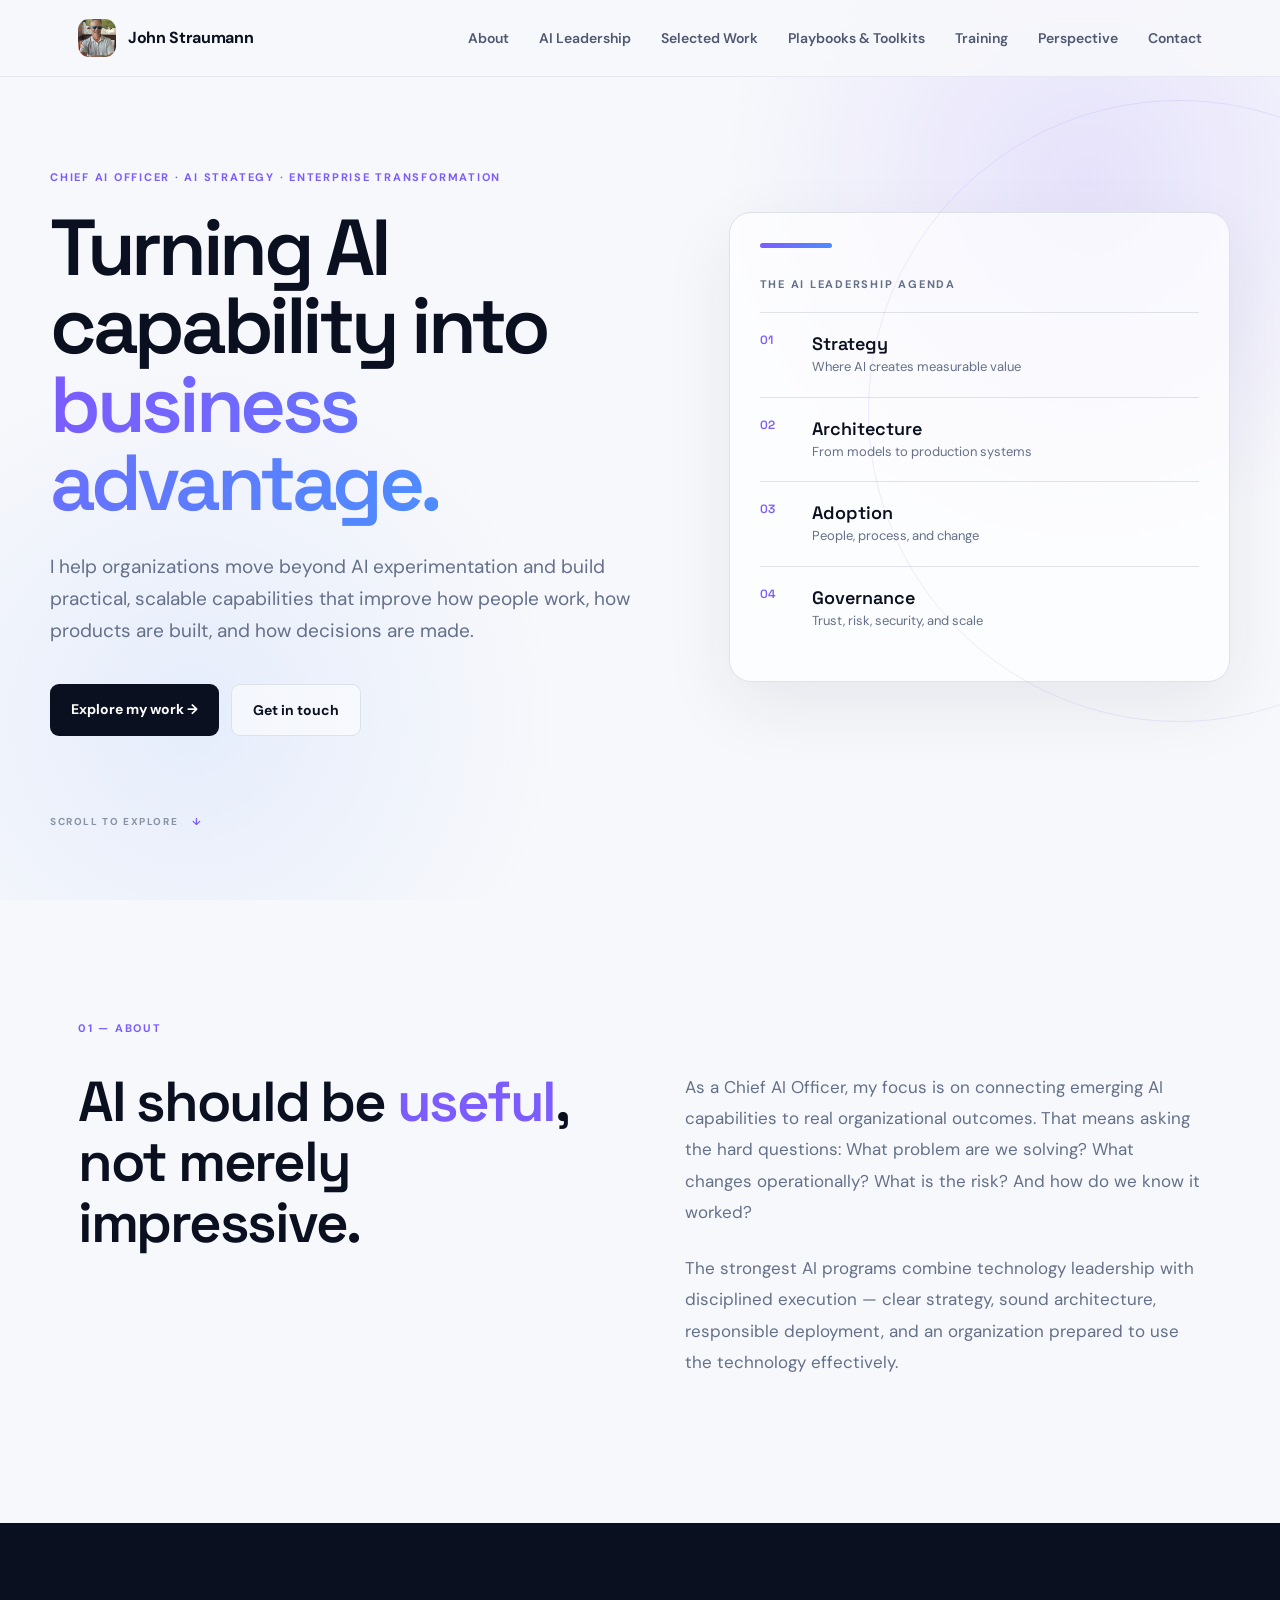
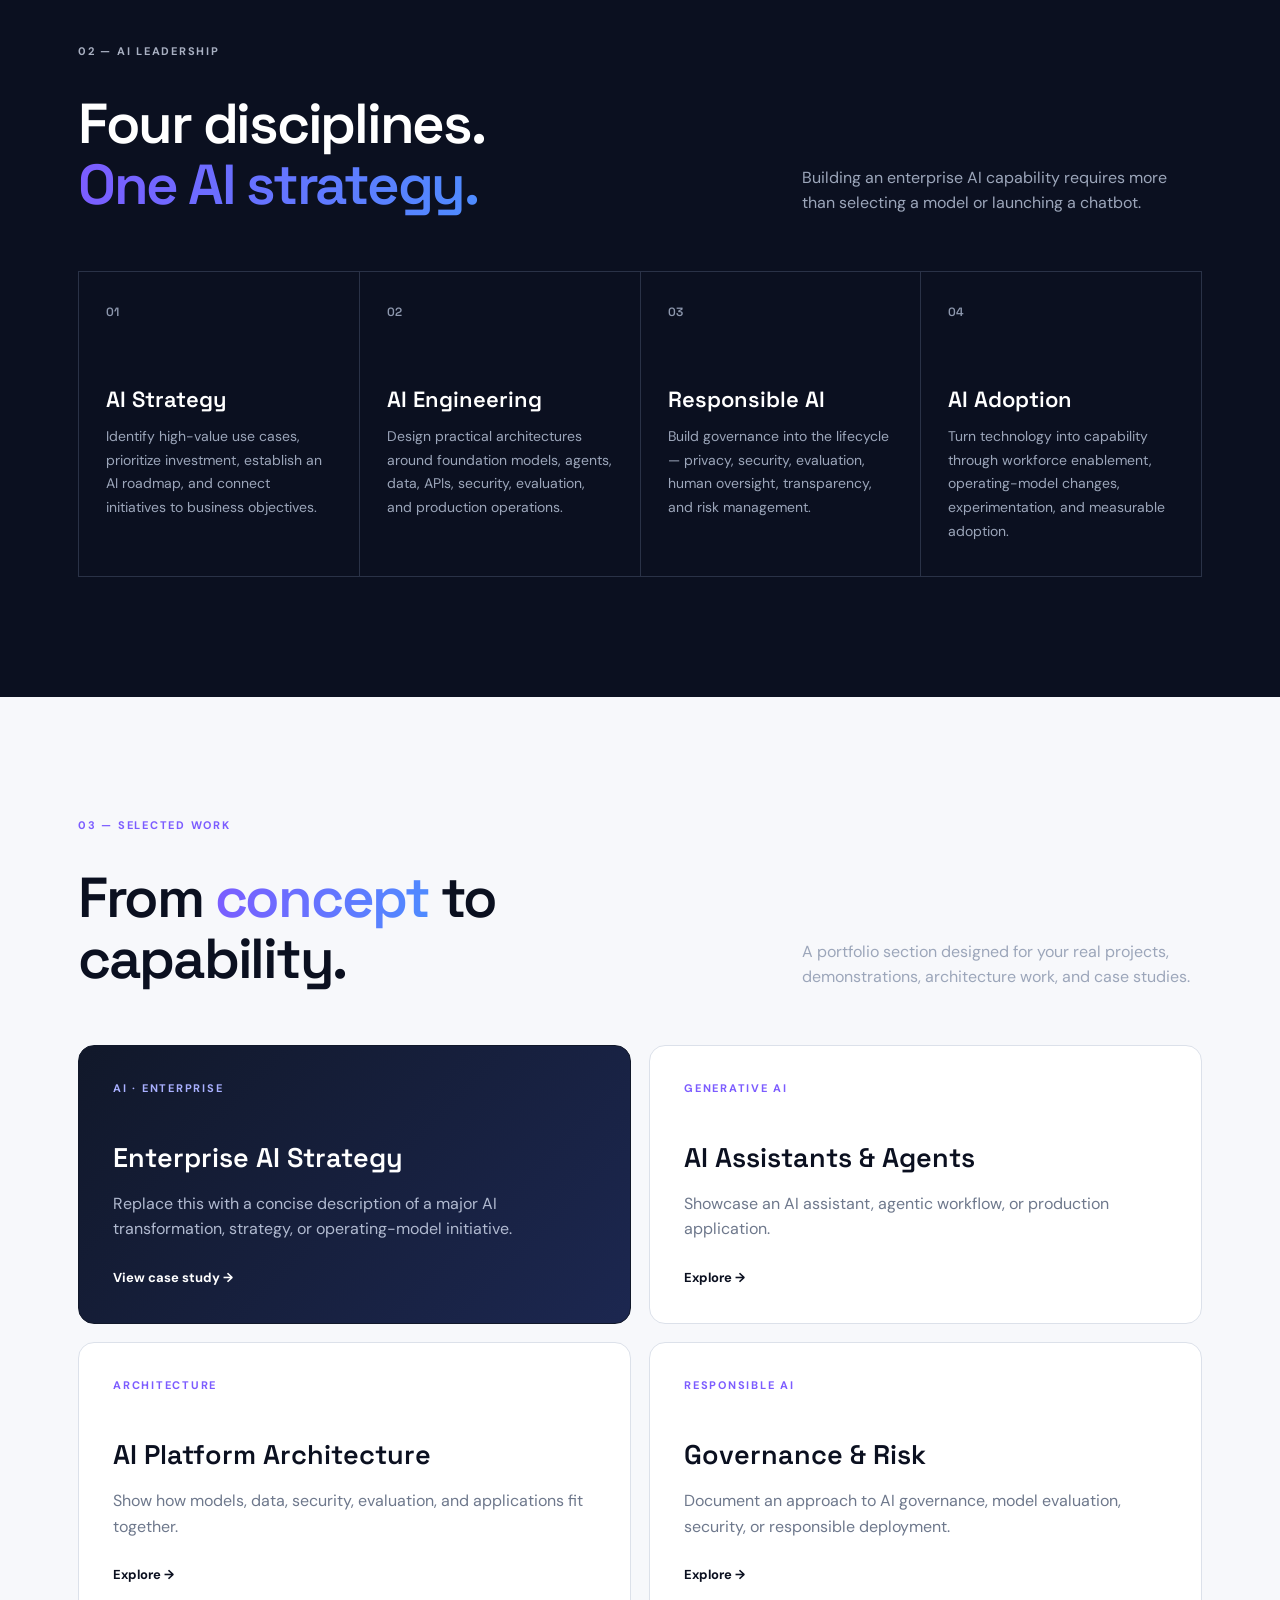
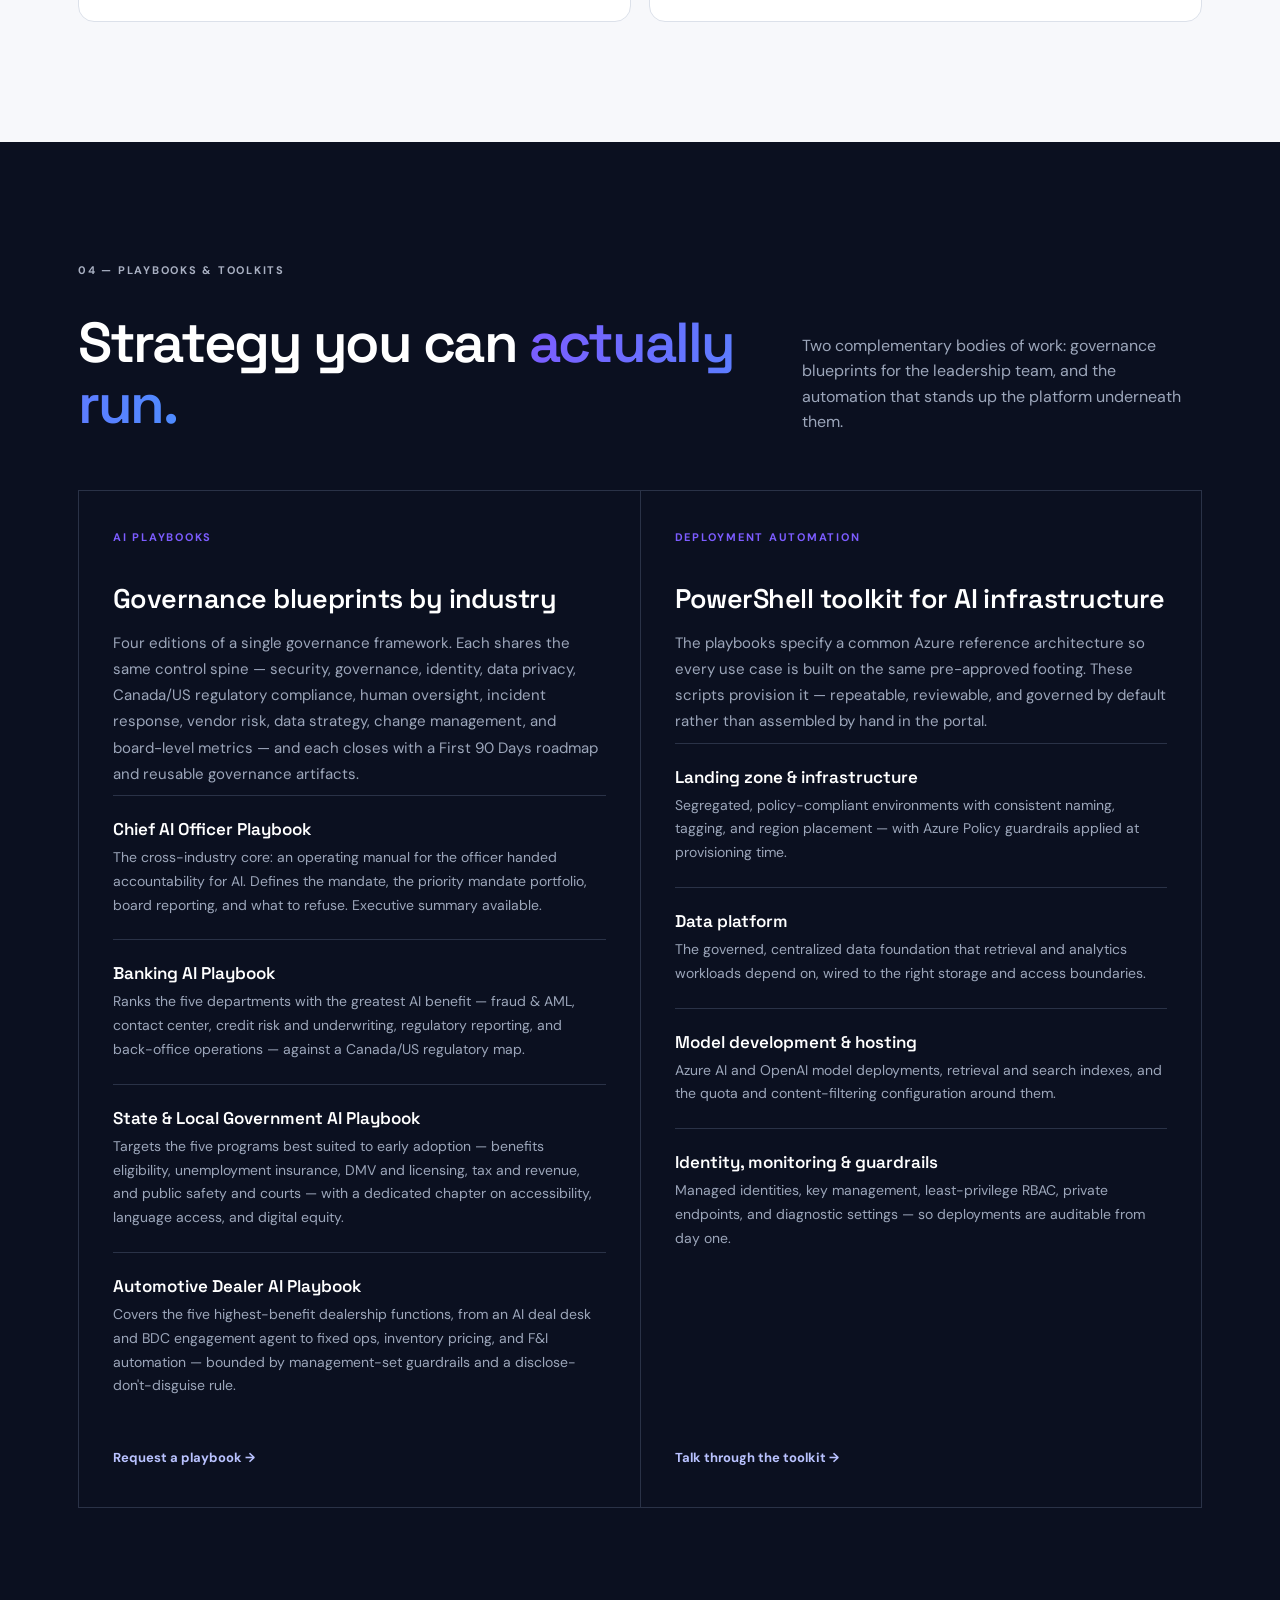
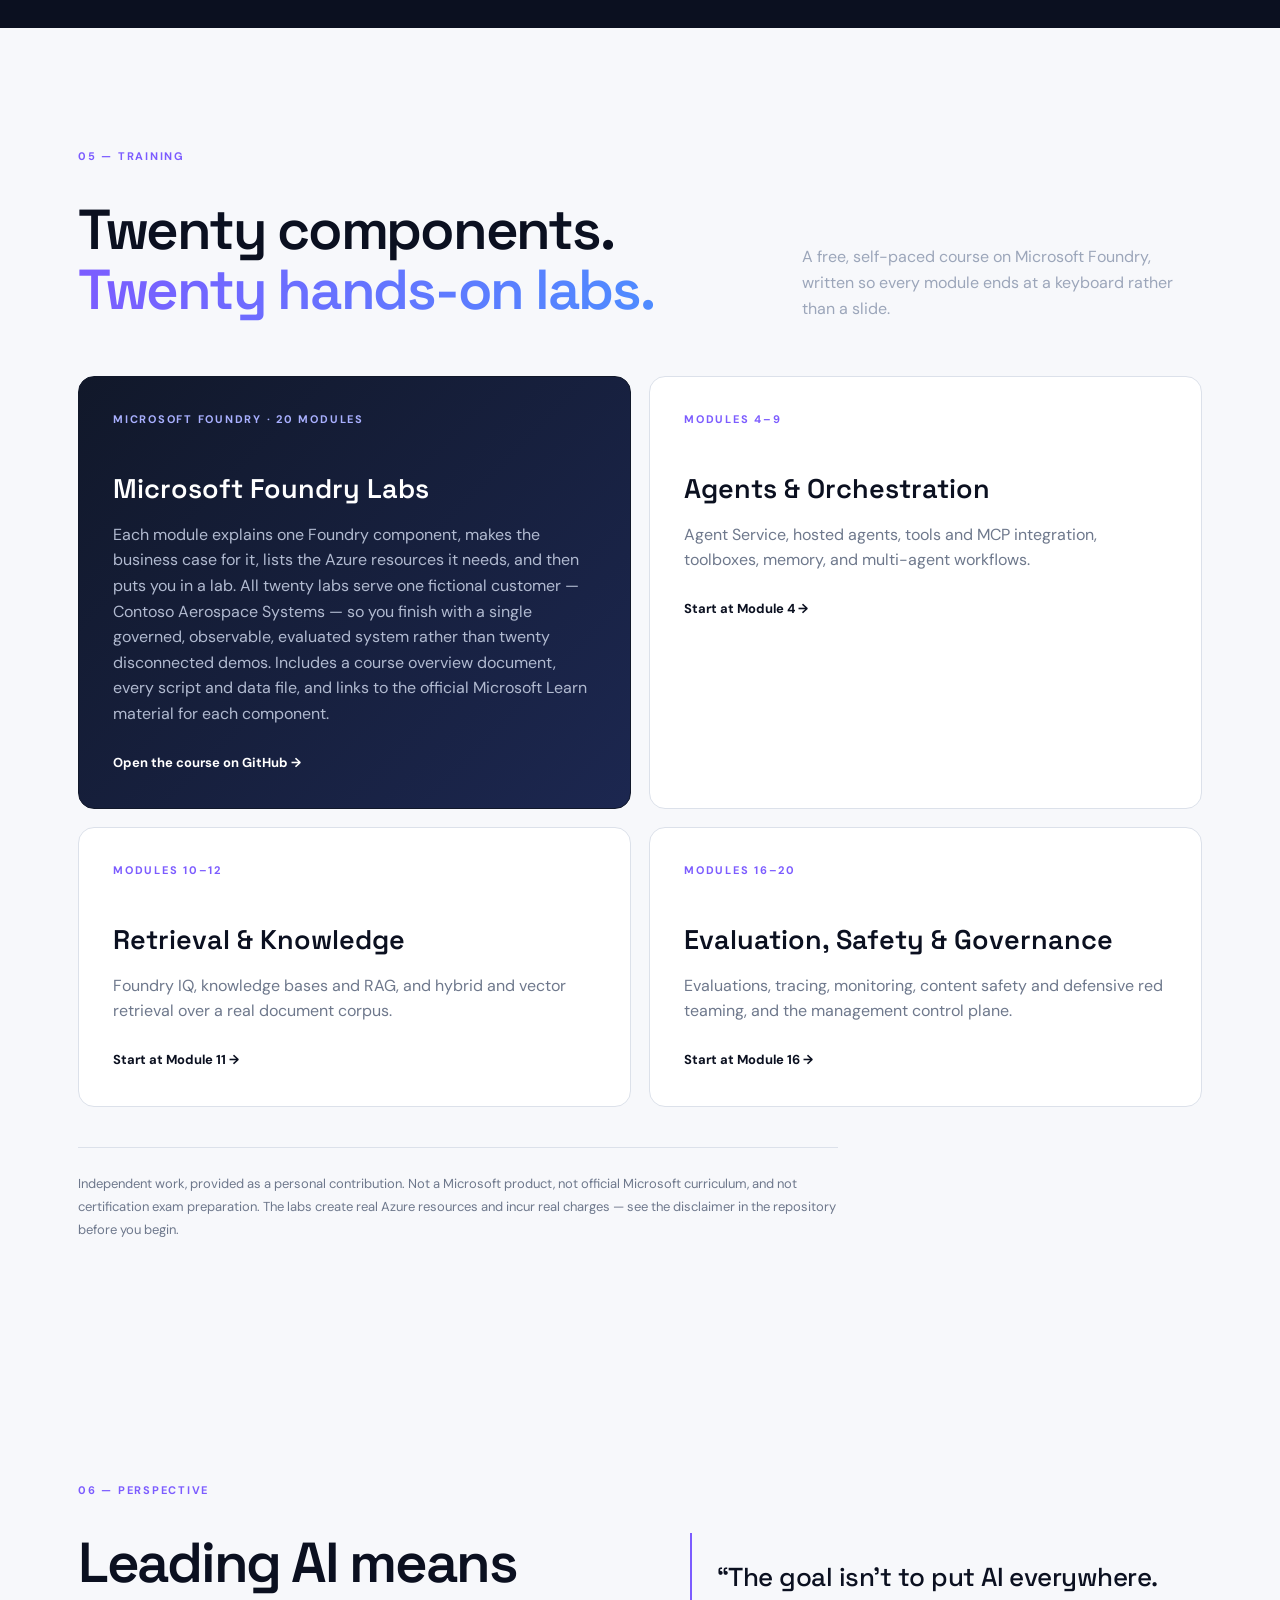
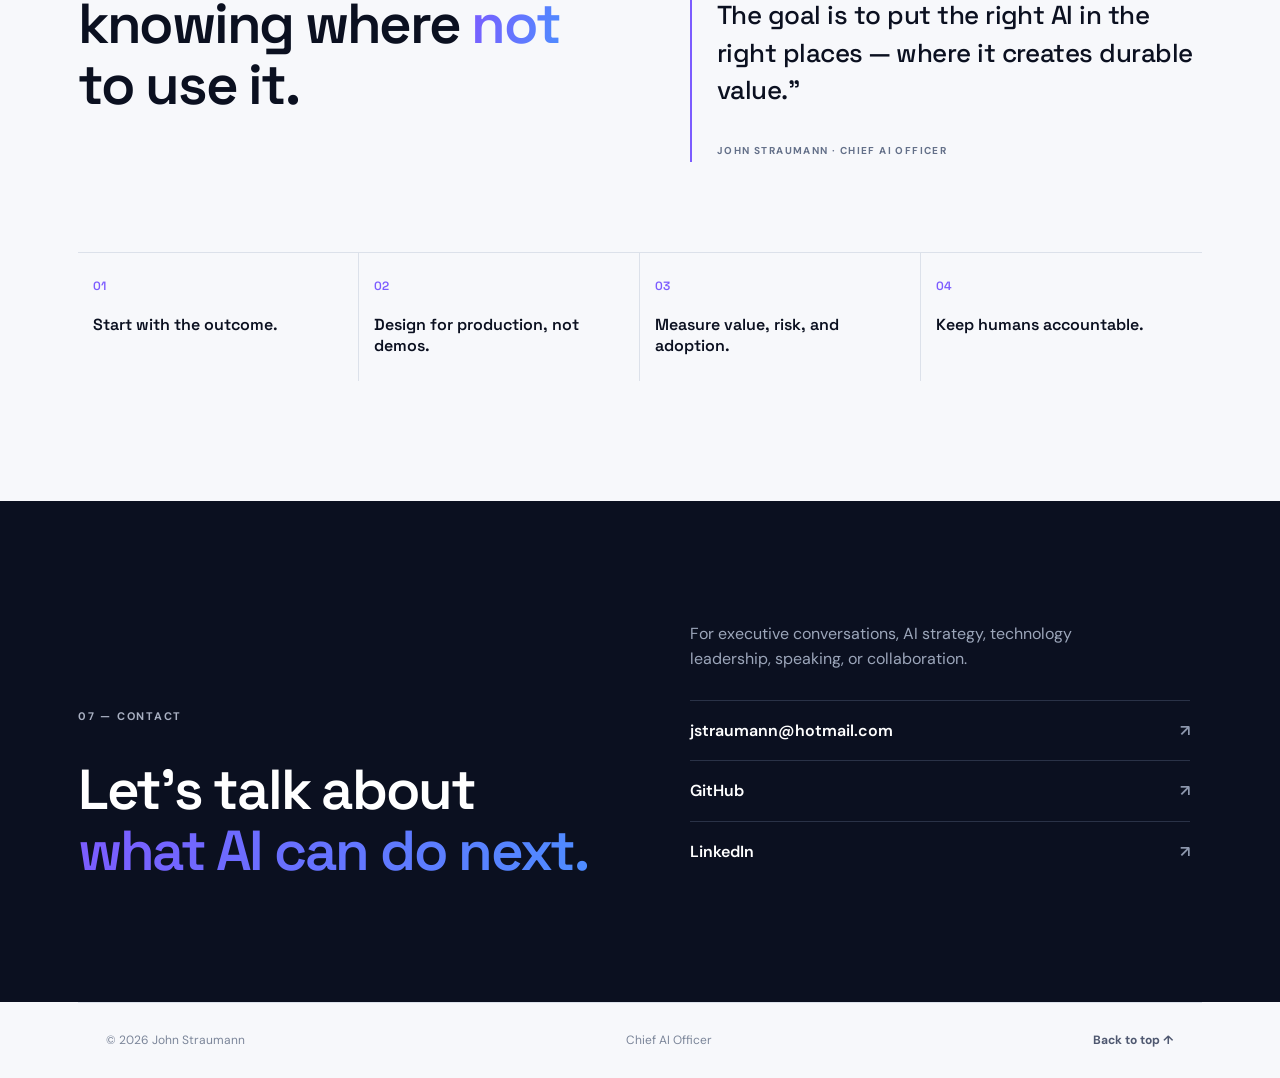
==== commit 84de0c4b: "Replace the contact email placeholder with the published profile address Co-authored-by: Copilot <22" ====
--- a/index.html
+++ b/index.html
@@ -291,7 +291,7 @@
         </div>
         <div class="contact-copy">
           <p>For executive conversations, AI strategy, technology leadership, speaking, or collaboration.</p>
-          <a class="contact-link" href="mailto:YOUR_EMAIL@example.com">YOUR_EMAIL@example.com <span>↗</span></a>
+          <a class="contact-link" href="mailto:jstraumann@hotmail.com">jstraumann@hotmail.com <span>↗</span></a>
           <a class="contact-link" href="https://github.com/johnstraumann94" target="_blank" rel="noopener">GitHub <span>↗</span></a>
           <a class="contact-link" href="#" aria-label="LinkedIn placeholder">LinkedIn <span>↗</span></a>
         </div>
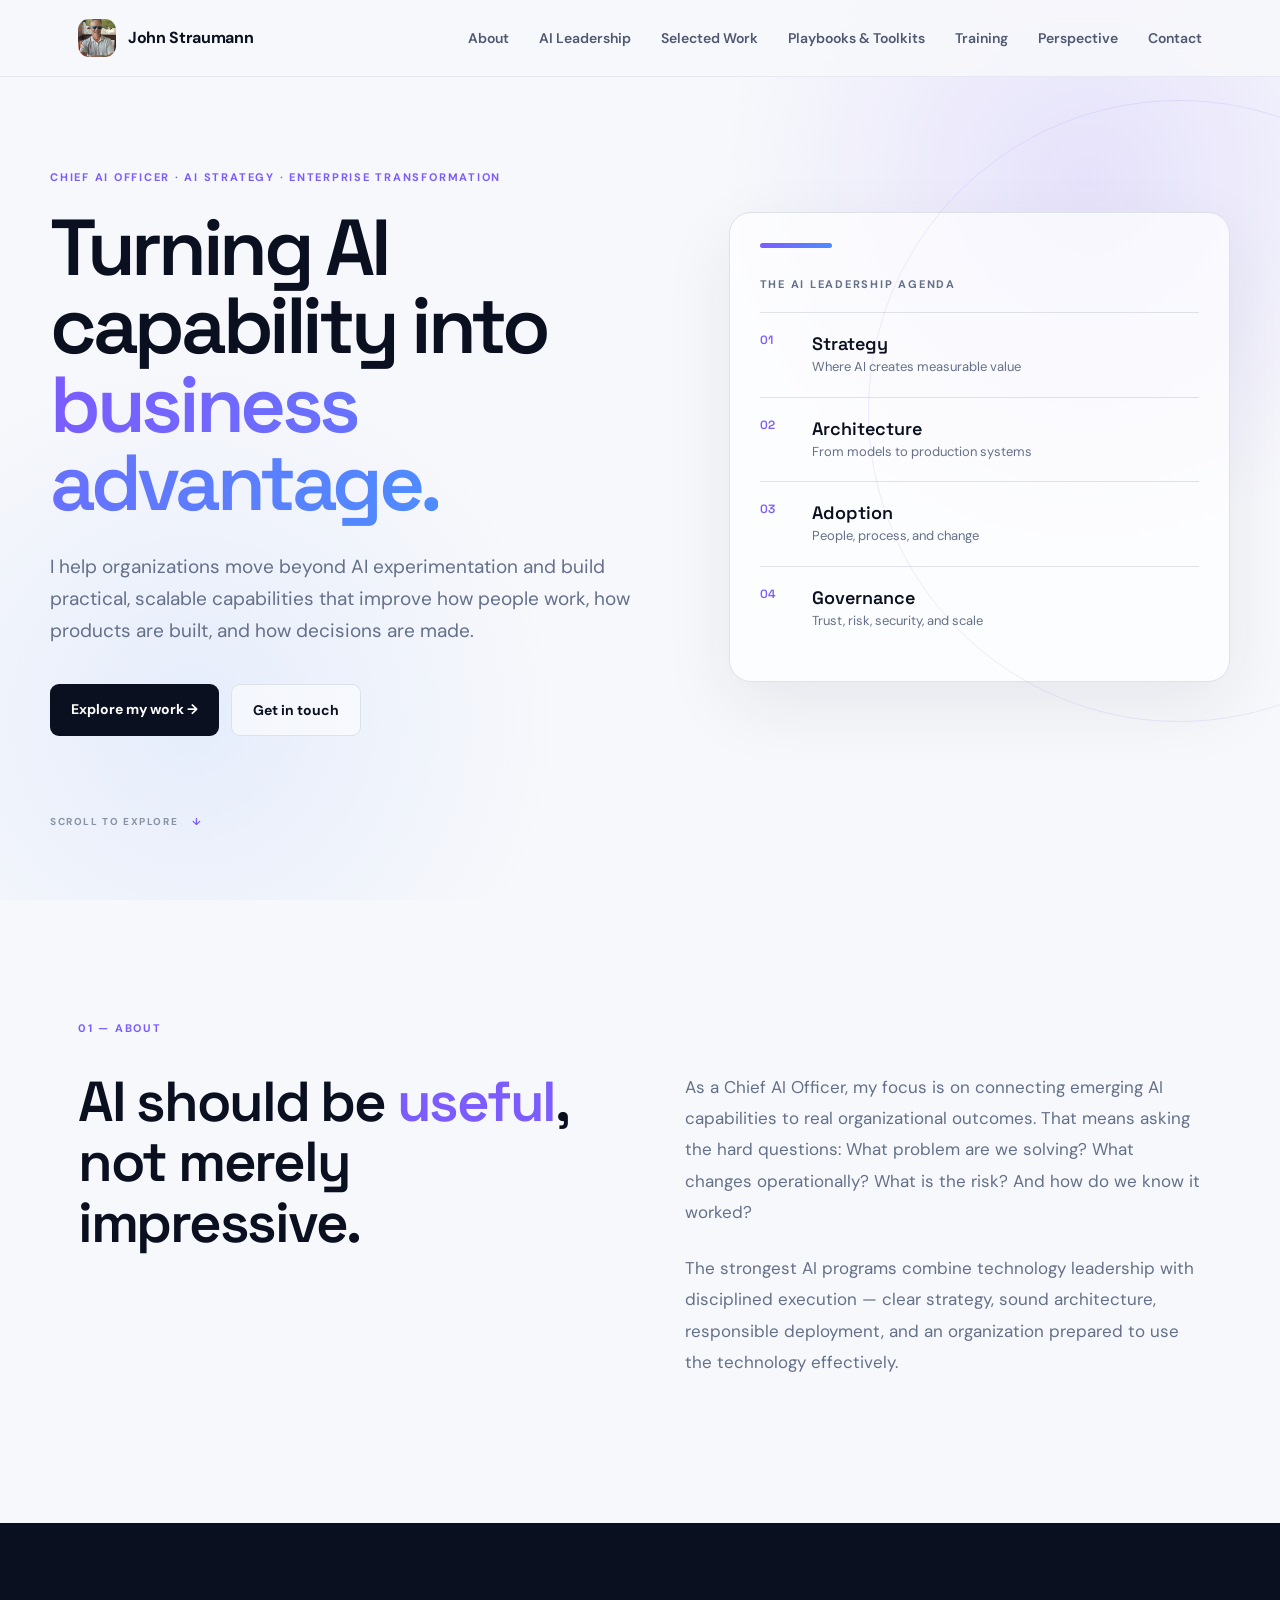
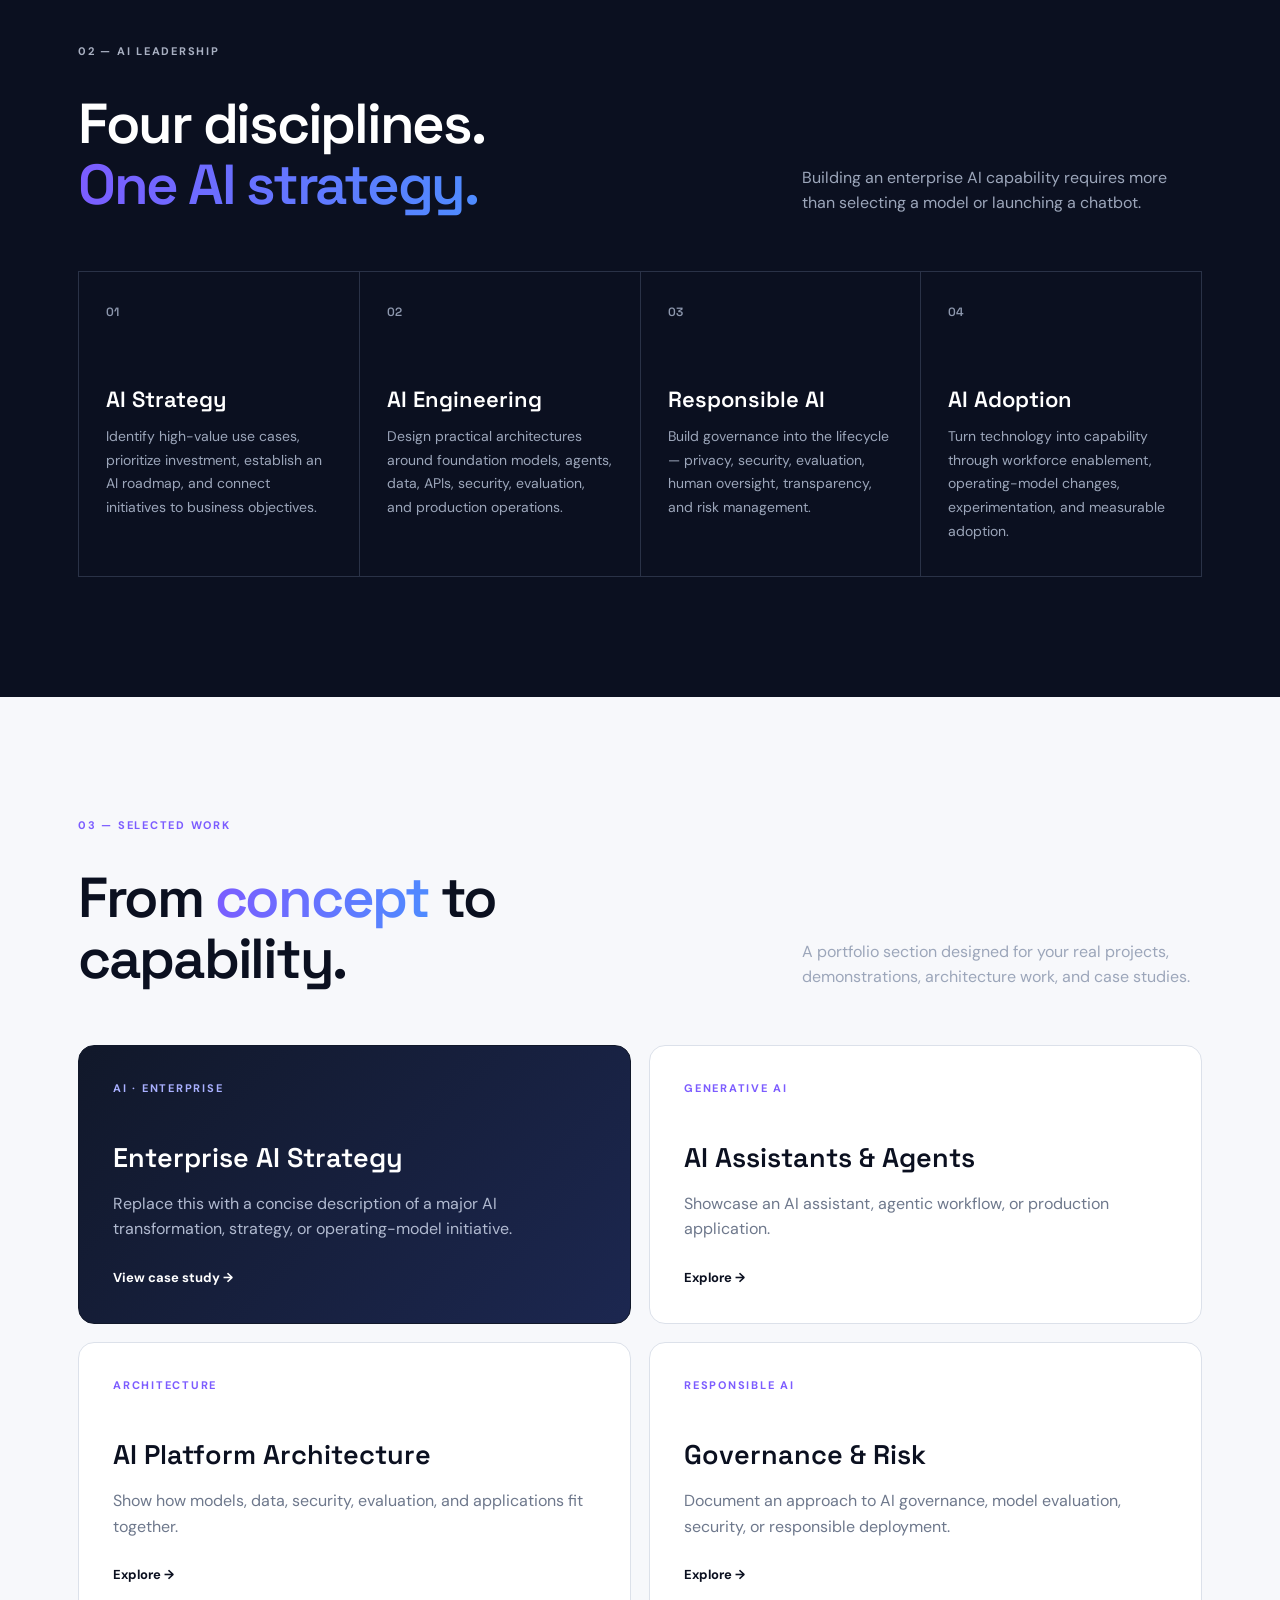
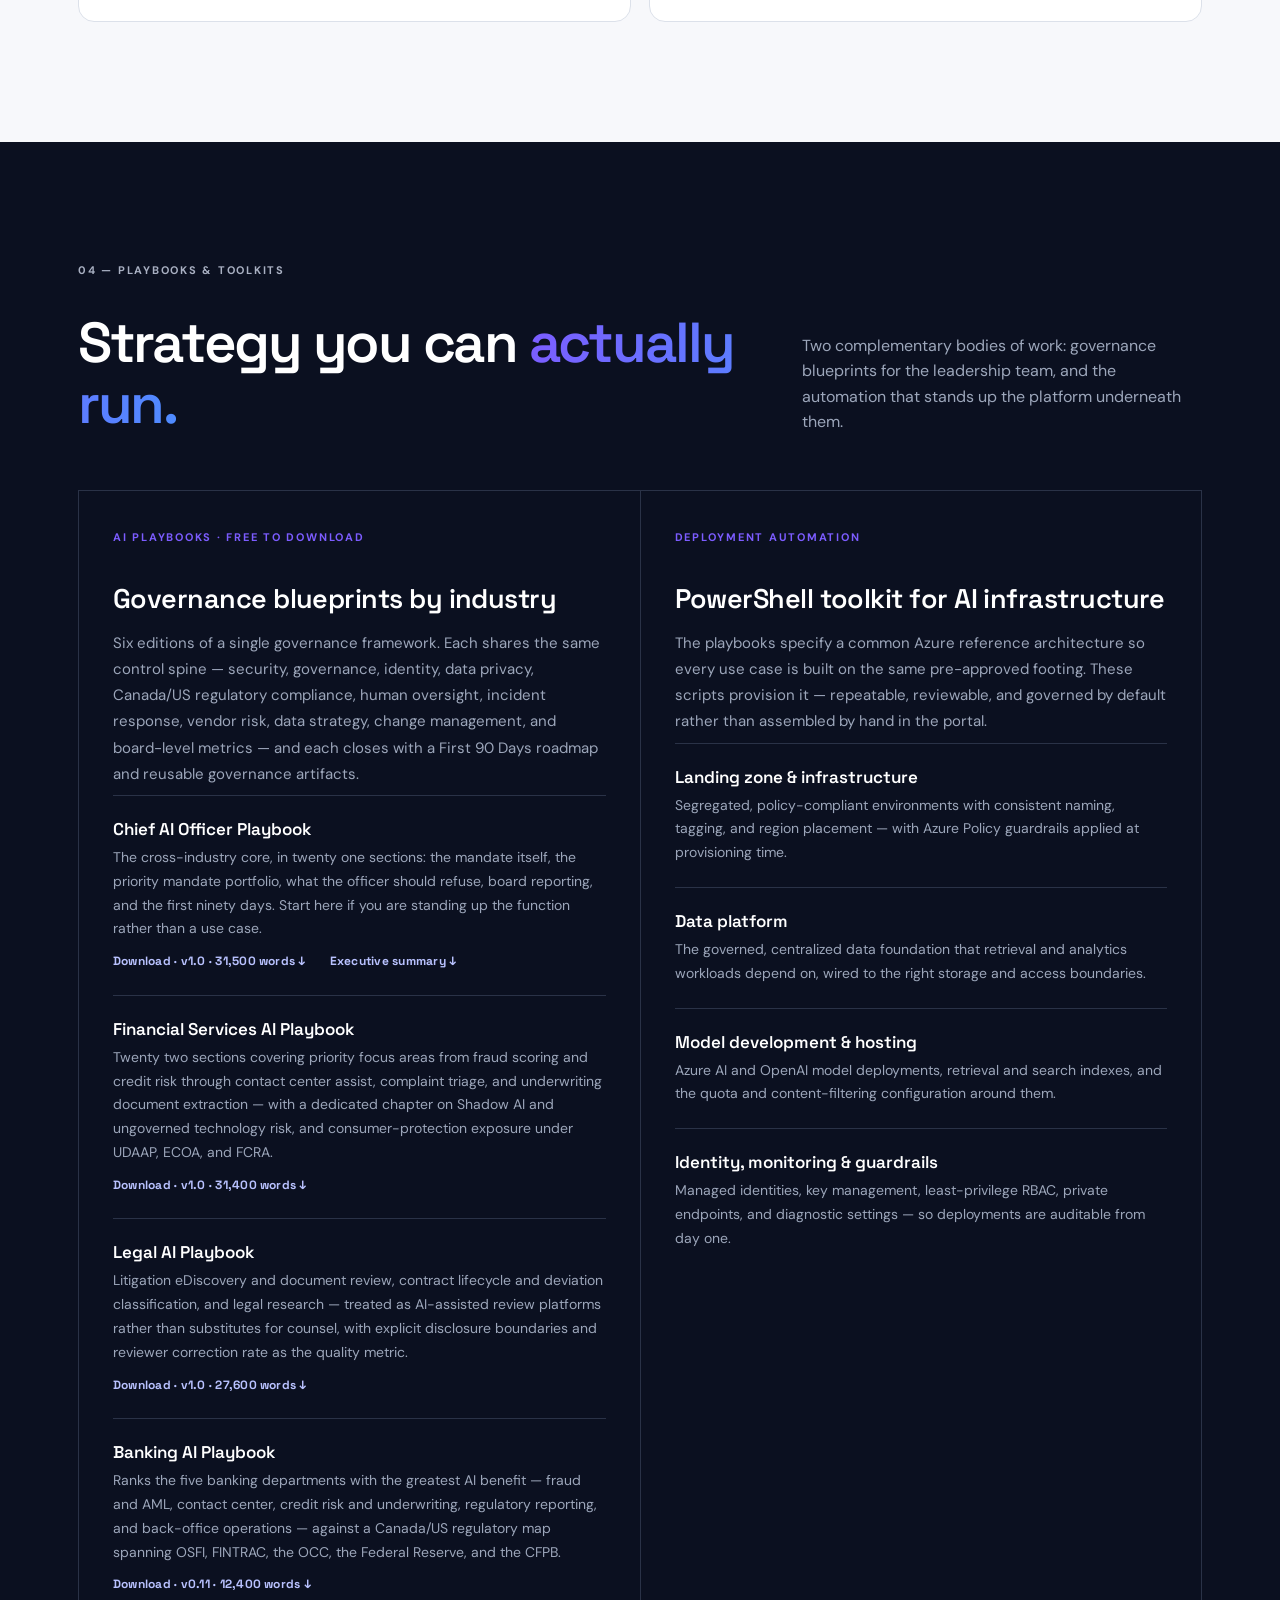
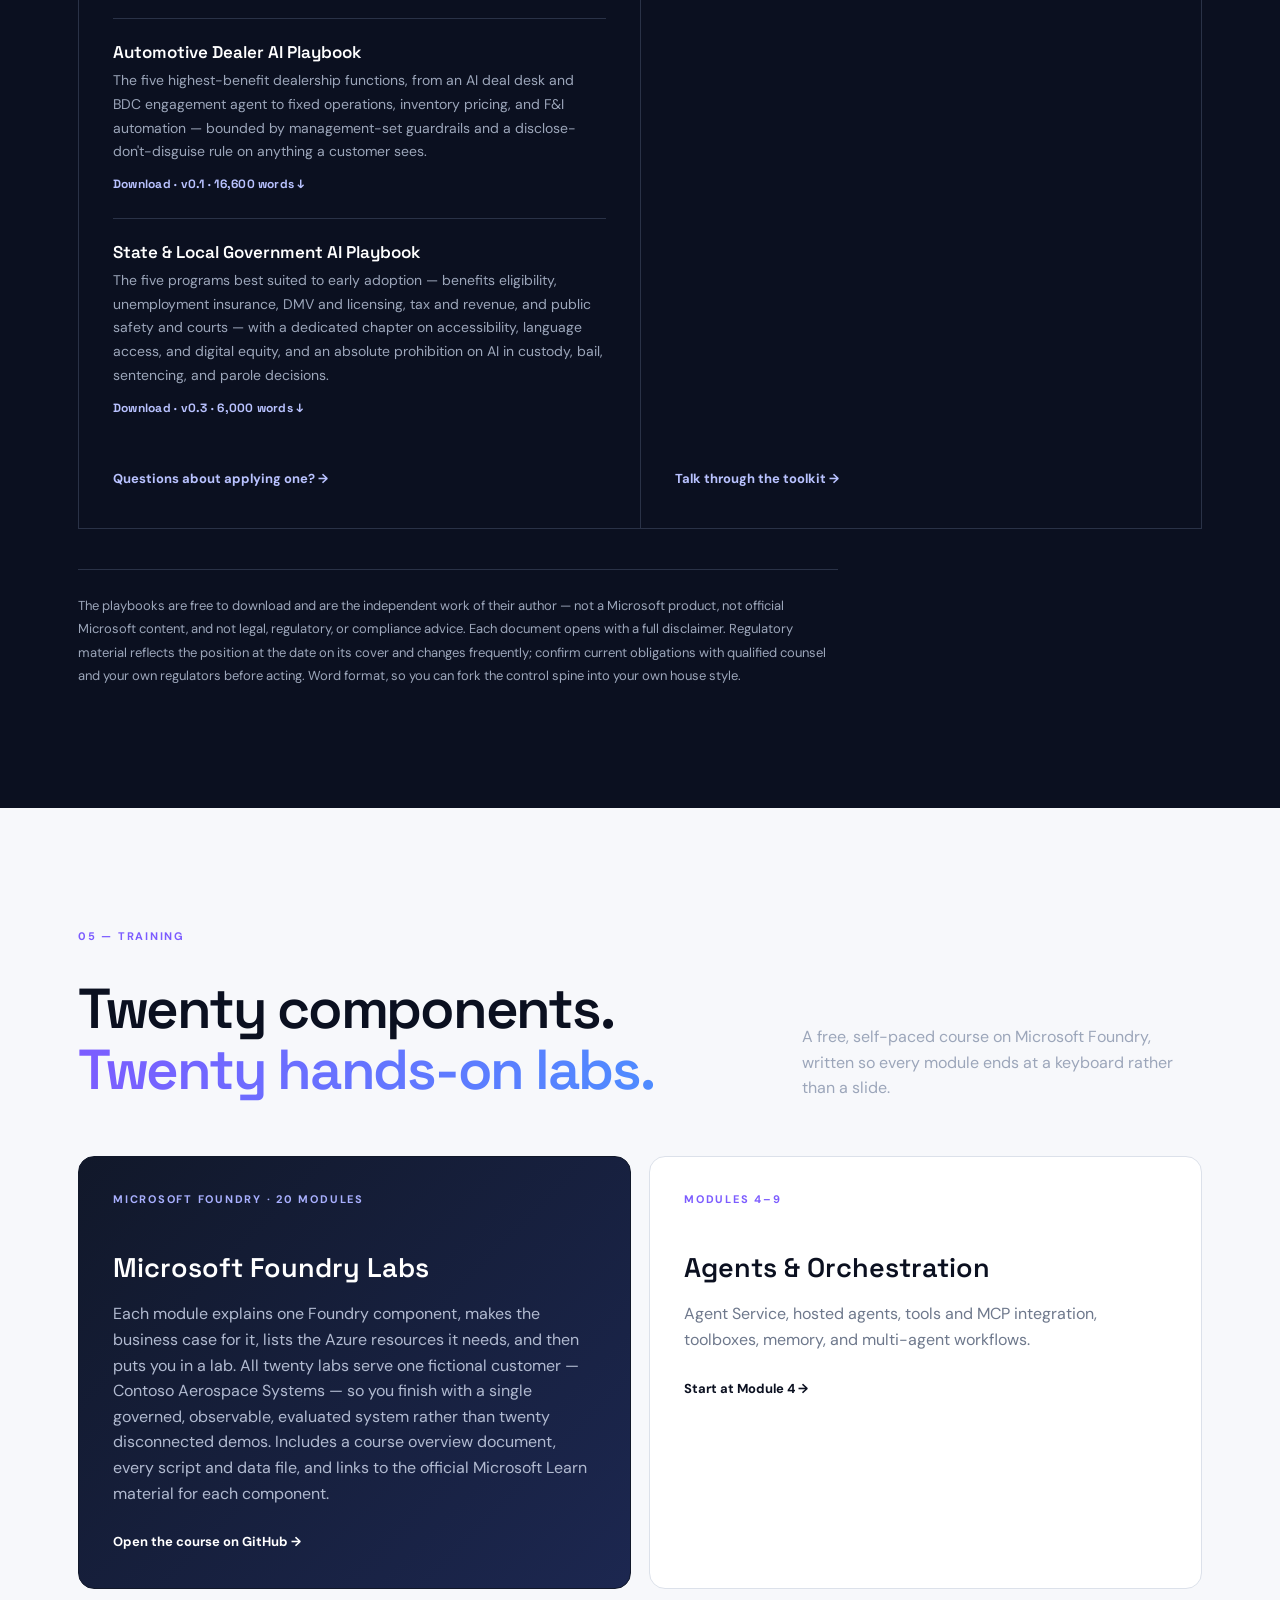
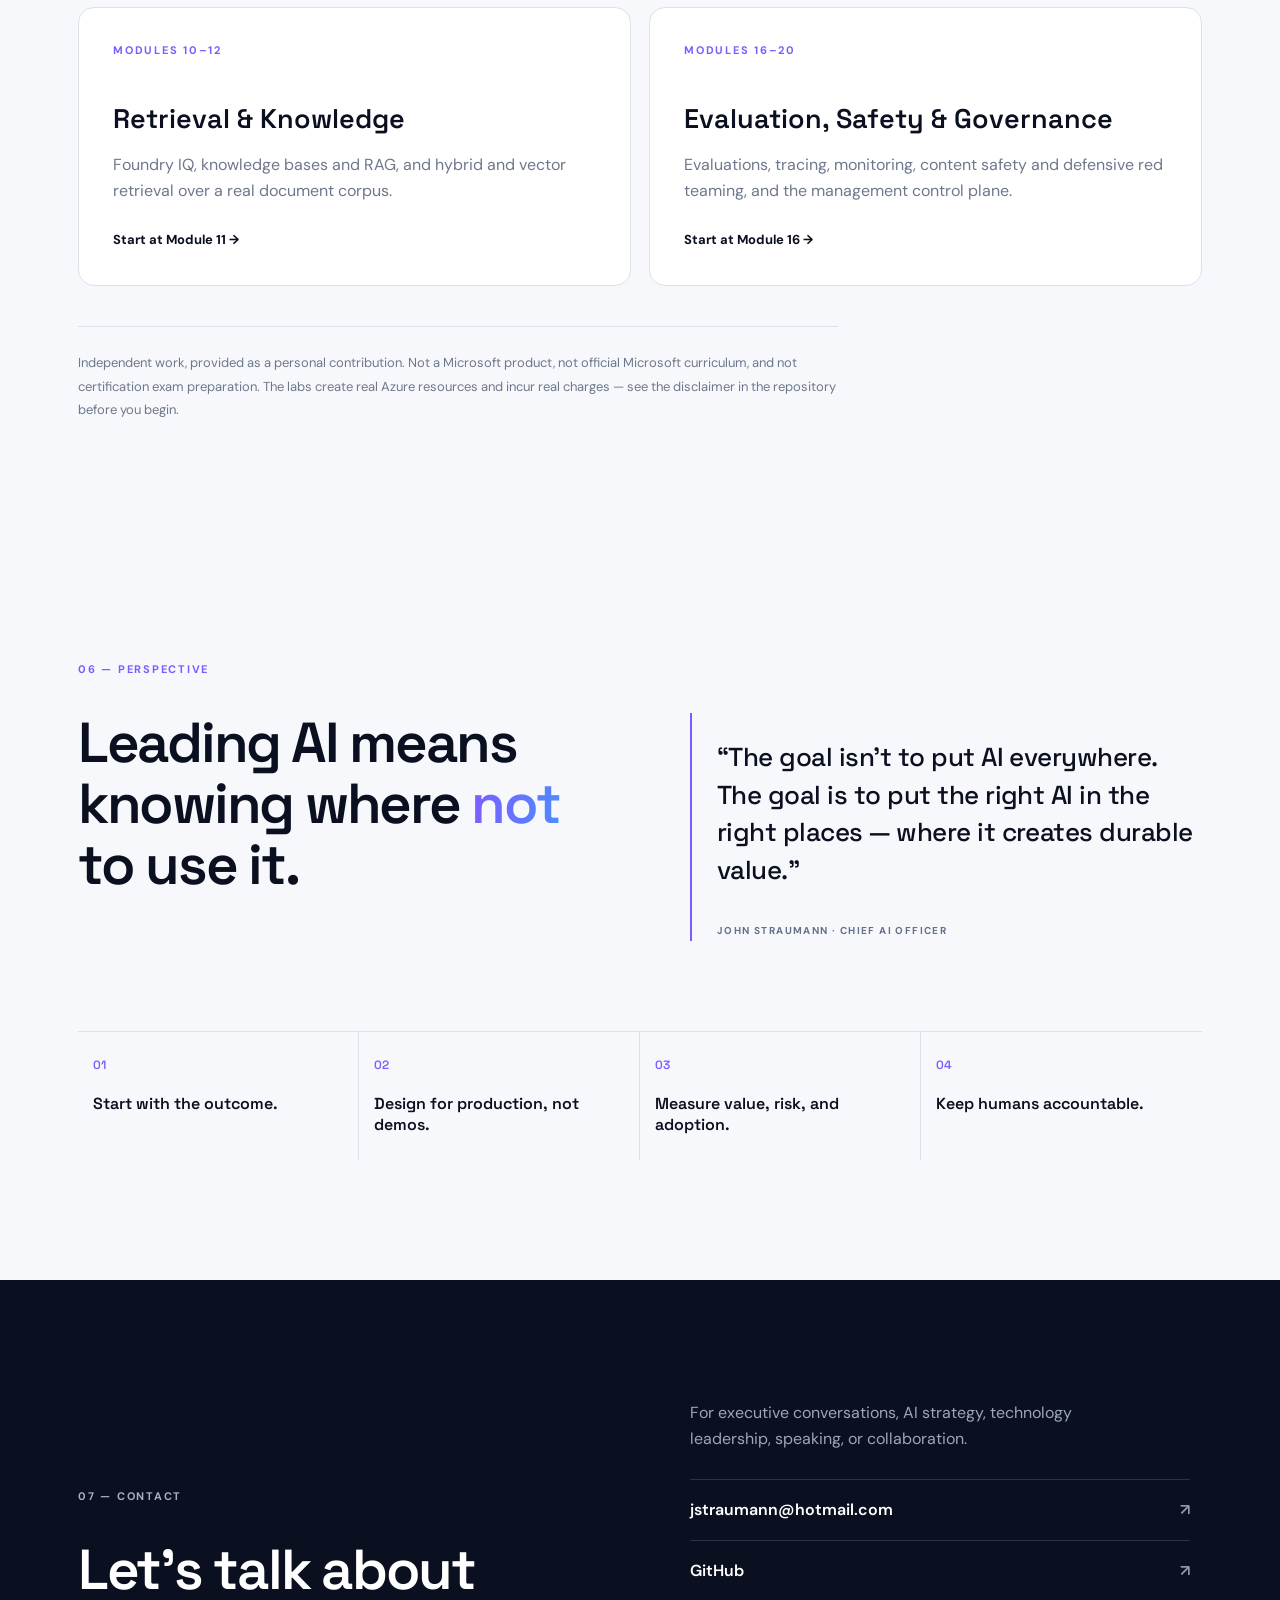
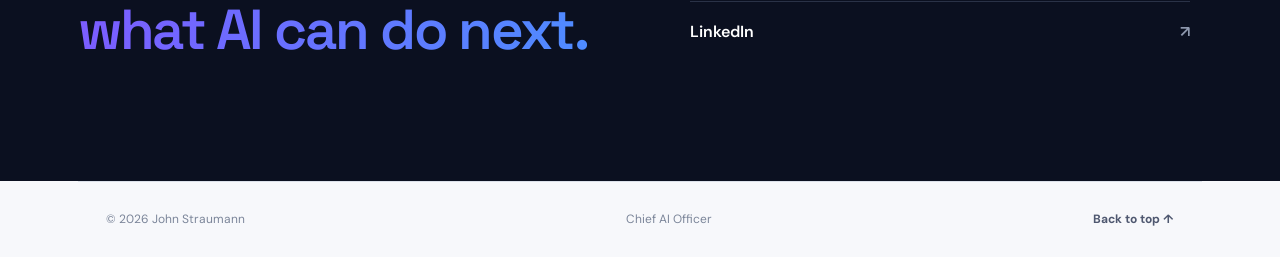
==== commit 1f5223b3: "Publish the six AI Playbooks as direct downloads The Playbooks section described four editions in pr" ====
--- a/index.html
+++ b/index.html
@@ -154,10 +154,10 @@
 
       <div class="tracks">
         <article class="track">
-          <div class="track-label">AI PLAYBOOKS</div>
+          <div class="track-label">AI PLAYBOOKS · FREE TO DOWNLOAD</div>
           <h3 class="track-title">Governance blueprints by industry</h3>
           <p class="track-intro">
-            Four editions of a single governance framework. Each shares the same control
+            Six editions of a single governance framework. Each shares the same control
             spine — security, governance, identity, data privacy, Canada/US regulatory
             compliance, human oversight, incident response, vendor risk, data strategy,
             change management, and board-level metrics — and each closes with a First 90
@@ -166,22 +166,37 @@
           <ul class="asset-list">
             <li>
               <strong>Chief AI Officer Playbook</strong>
-              <span>The cross-industry core: an operating manual for the officer handed accountability for AI. Defines the mandate, the priority mandate portfolio, board reporting, and what to refuse. Executive summary available.</span>
+              <span>The cross-industry core, in twenty one sections: the mandate itself, the priority mandate portfolio, what the officer should refuse, board reporting, and the first ninety days. Start here if you are standing up the function rather than a use case.</span>
+              <a class="asset-link" href="playbooks/AIPlaybook_CAIO_v1.0_2026-08-04.docx">Download · v1.0 · 31,500 words ↓</a>
+              <a class="asset-link" href="playbooks/AIPlaybook_CAIO-ExecSummary_v1.0_2026-08-04.docx">Executive summary ↓</a>
+            </li>
+            <li>
+              <strong>Financial Services AI Playbook</strong>
+              <span>Twenty two sections covering priority focus areas from fraud scoring and credit risk through contact center assist, complaint triage, and underwriting document extraction — with a dedicated chapter on Shadow AI and ungoverned technology risk, and consumer-protection exposure under UDAAP, ECOA, and FCRA.</span>
+              <a class="asset-link" href="playbooks/AIPlaybook_FinServ_v1.0_2026-09-08.docx">Download · v1.0 · 31,400 words ↓</a>
+            </li>
+            <li>
+              <strong>Legal AI Playbook</strong>
+              <span>Litigation eDiscovery and document review, contract lifecycle and deviation classification, and legal research — treated as AI-assisted review platforms rather than substitutes for counsel, with explicit disclosure boundaries and reviewer correction rate as the quality metric.</span>
+              <a class="asset-link" href="playbooks/AIPlaybook_Legal_v1.0_2026-08-27.docx">Download · v1.0 · 27,600 words ↓</a>
             </li>
             <li>
               <strong>Banking AI Playbook</strong>
-              <span>Ranks the five departments with the greatest AI benefit — fraud &amp; AML, contact center, credit risk and underwriting, regulatory reporting, and back-office operations — against a Canada/US regulatory map.</span>
+              <span>Ranks the five banking departments with the greatest AI benefit — fraud and AML, contact center, credit risk and underwriting, regulatory reporting, and back-office operations — against a Canada/US regulatory map spanning OSFI, FINTRAC, the OCC, the Federal Reserve, and the CFPB.</span>
+              <a class="asset-link" href="playbooks/AIPlaybook_Banking_v0.11_2026-07-26.docx">Download · v0.11 · 12,400 words ↓</a>
+            </li>
+            <li>
+              <strong>Automotive Dealer AI Playbook</strong>
+              <span>The five highest-benefit dealership functions, from an AI deal desk and BDC engagement agent to fixed operations, inventory pricing, and F&amp;I automation — bounded by management-set guardrails and a disclose-don't-disguise rule on anything a customer sees.</span>
+              <a class="asset-link" href="playbooks/AIPlaybook_CarDealer_v0.1_2026-07-28.docx">Download · v0.1 · 16,600 words ↓</a>
             </li>
             <li>
               <strong>State &amp; Local Government AI Playbook</strong>
-              <span>Targets the five programs best suited to early adoption — benefits eligibility, unemployment insurance, DMV and licensing, tax and revenue, and public safety and courts — with a dedicated chapter on accessibility, language access, and digital equity.</span>
-            </li>
-            <li>
-              <strong>Automotive Dealer AI Playbook</strong>
-              <span>Covers the five highest-benefit dealership functions, from an AI deal desk and BDC engagement agent to fixed ops, inventory pricing, and F&amp;I automation — bounded by management-set guardrails and a disclose-don't-disguise rule.</span>
+              <span>The five programs best suited to early adoption — benefits eligibility, unemployment insurance, DMV and licensing, tax and revenue, and public safety and courts — with a dedicated chapter on accessibility, language access, and digital equity, and an absolute prohibition on AI in custody, bail, sentencing, and parole decisions.</span>
+              <a class="asset-link" href="playbooks/AIPlaybook_SLG_v0.3_2026-07-27.docx">Download · v0.3 · 6,000 words ↓</a>
             </li>
           </ul>
-          <a class="text-link light" href="#contact">Request a playbook →</a>
+          <a class="text-link light" href="#contact">Questions about applying one? →</a>
         </article>
 
         <article class="track">
@@ -214,6 +229,15 @@
           <a class="text-link light" href="#contact">Talk through the toolkit →</a>
         </article>
       </div>
+
+      <p class="section-note light">
+        The playbooks are free to download and are the independent work of their author —
+        not a Microsoft product, not official Microsoft content, and not legal, regulatory,
+        or compliance advice. Each document opens with a full disclaimer. Regulatory
+        material reflects the position at the date on its cover and changes frequently;
+        confirm current obligations with qualified counsel and your own regulators before
+        acting. Word format, so you can fork the control spine into your own house style.
+      </p>
     </section>
 
     <section class="work section" id="training">
--- a/styles.css
+++ b/styles.css
@@ -70,6 +70,7 @@
 .featured p{color:#b1bad0}
 .text-link{font-weight:700;font-size:13px}
 .section-note{margin:40px 0 0;padding-top:24px;border-top:1px solid var(--line);color:#6e788c;font-size:13px;line-height:1.8;max-width:760px}
+.section-note.light{border-top-color:#2a3247;color:#9ca6ba}
 .text-link.light{color:#b9c2ff}
 .text-link.light:hover{color:#fff}
 .tracks{display:grid;grid-template-columns:1fr 1fr;gap:1px;background:#2a3247;border:1px solid #2a3247}
@@ -81,6 +82,8 @@
 .asset-list li{padding:22px 0;border-top:1px solid #2a3247}
 .asset-list strong{display:block;font:600 17px "Space Grotesk";margin-bottom:6px}
 .asset-list span{display:block;color:#9ca6ba;font-size:14px;line-height:1.7}
+.asset-link{display:inline-block;margin:12px 20px 0 0;font:700 12px "Space Grotesk";letter-spacing:.02em;color:#b9c2ff}
+.asset-link:hover{color:#fff}
 .track .text-link{margin-top:auto}
 .perspective-grid{display:grid;grid-template-columns:1fr 1fr;gap:100px}
 .quote{align-self:center;padding-left:25px;border-left:2px solid var(--accent)}
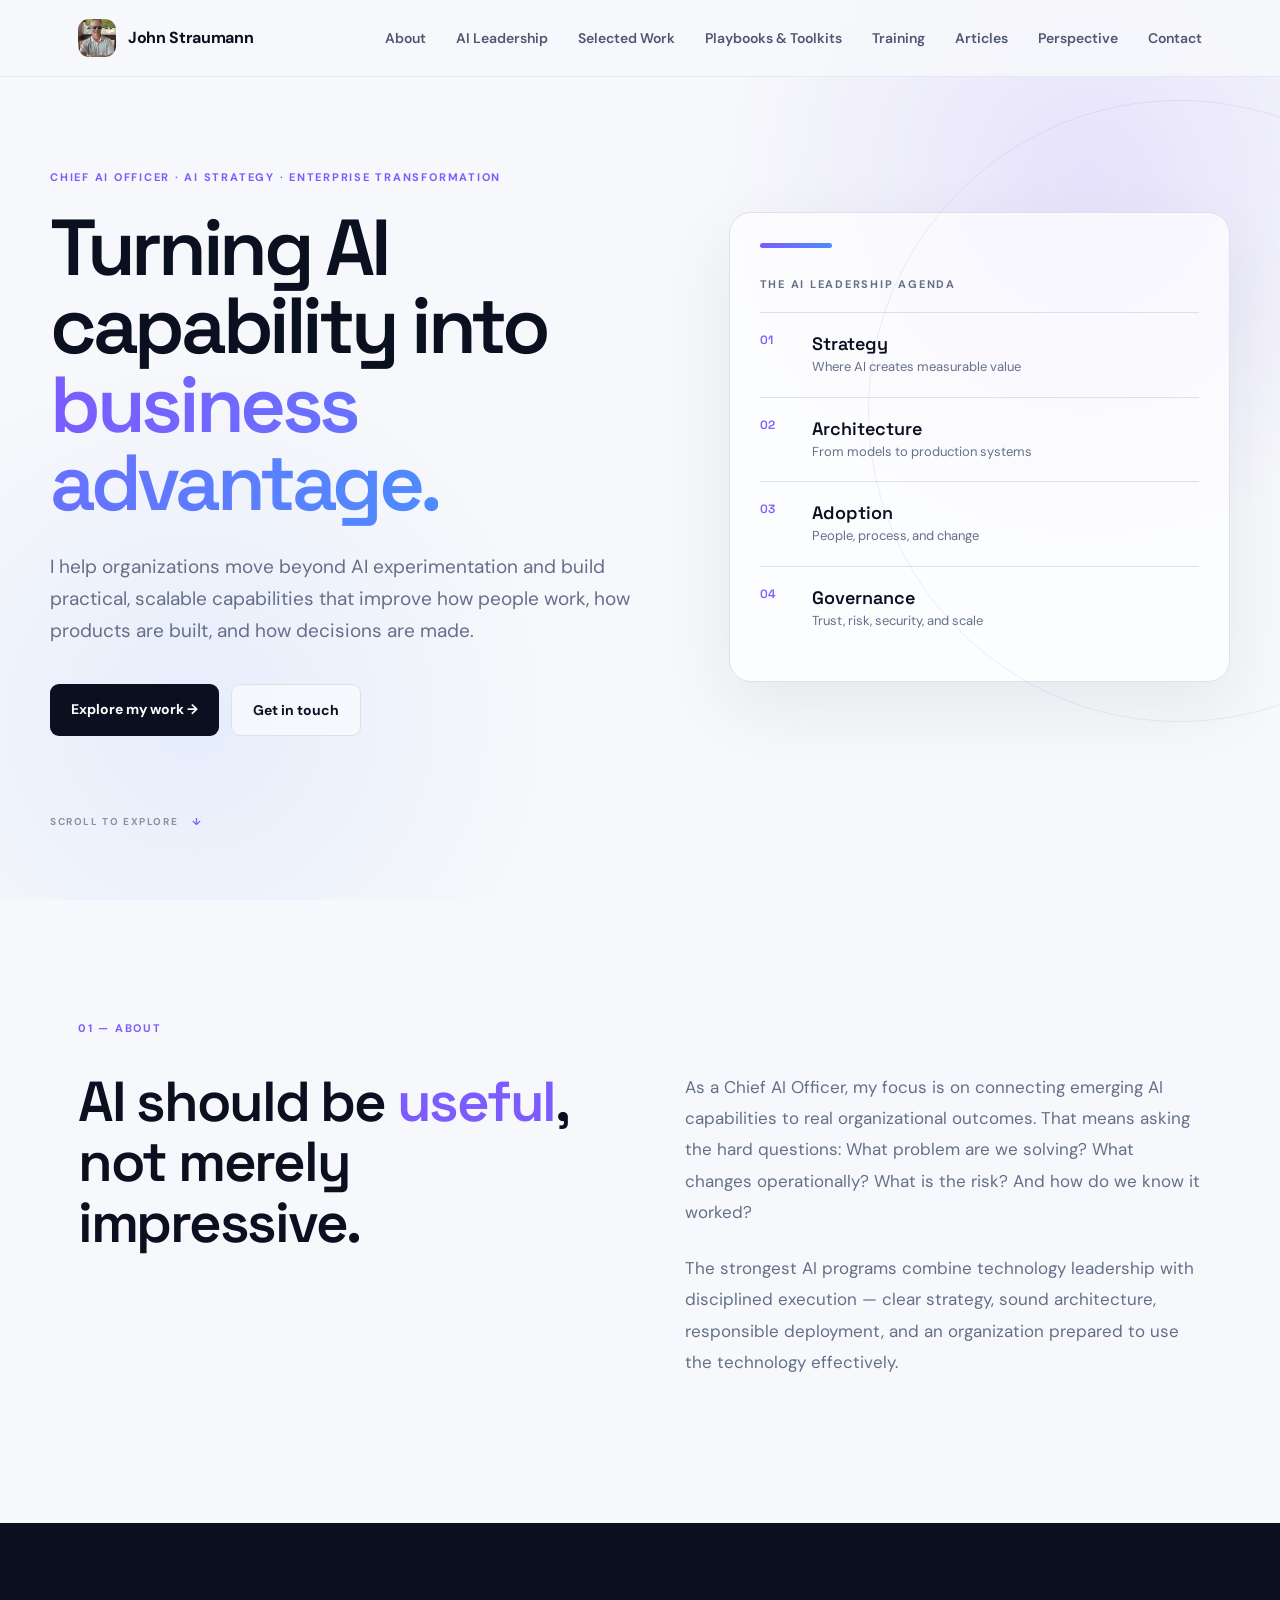
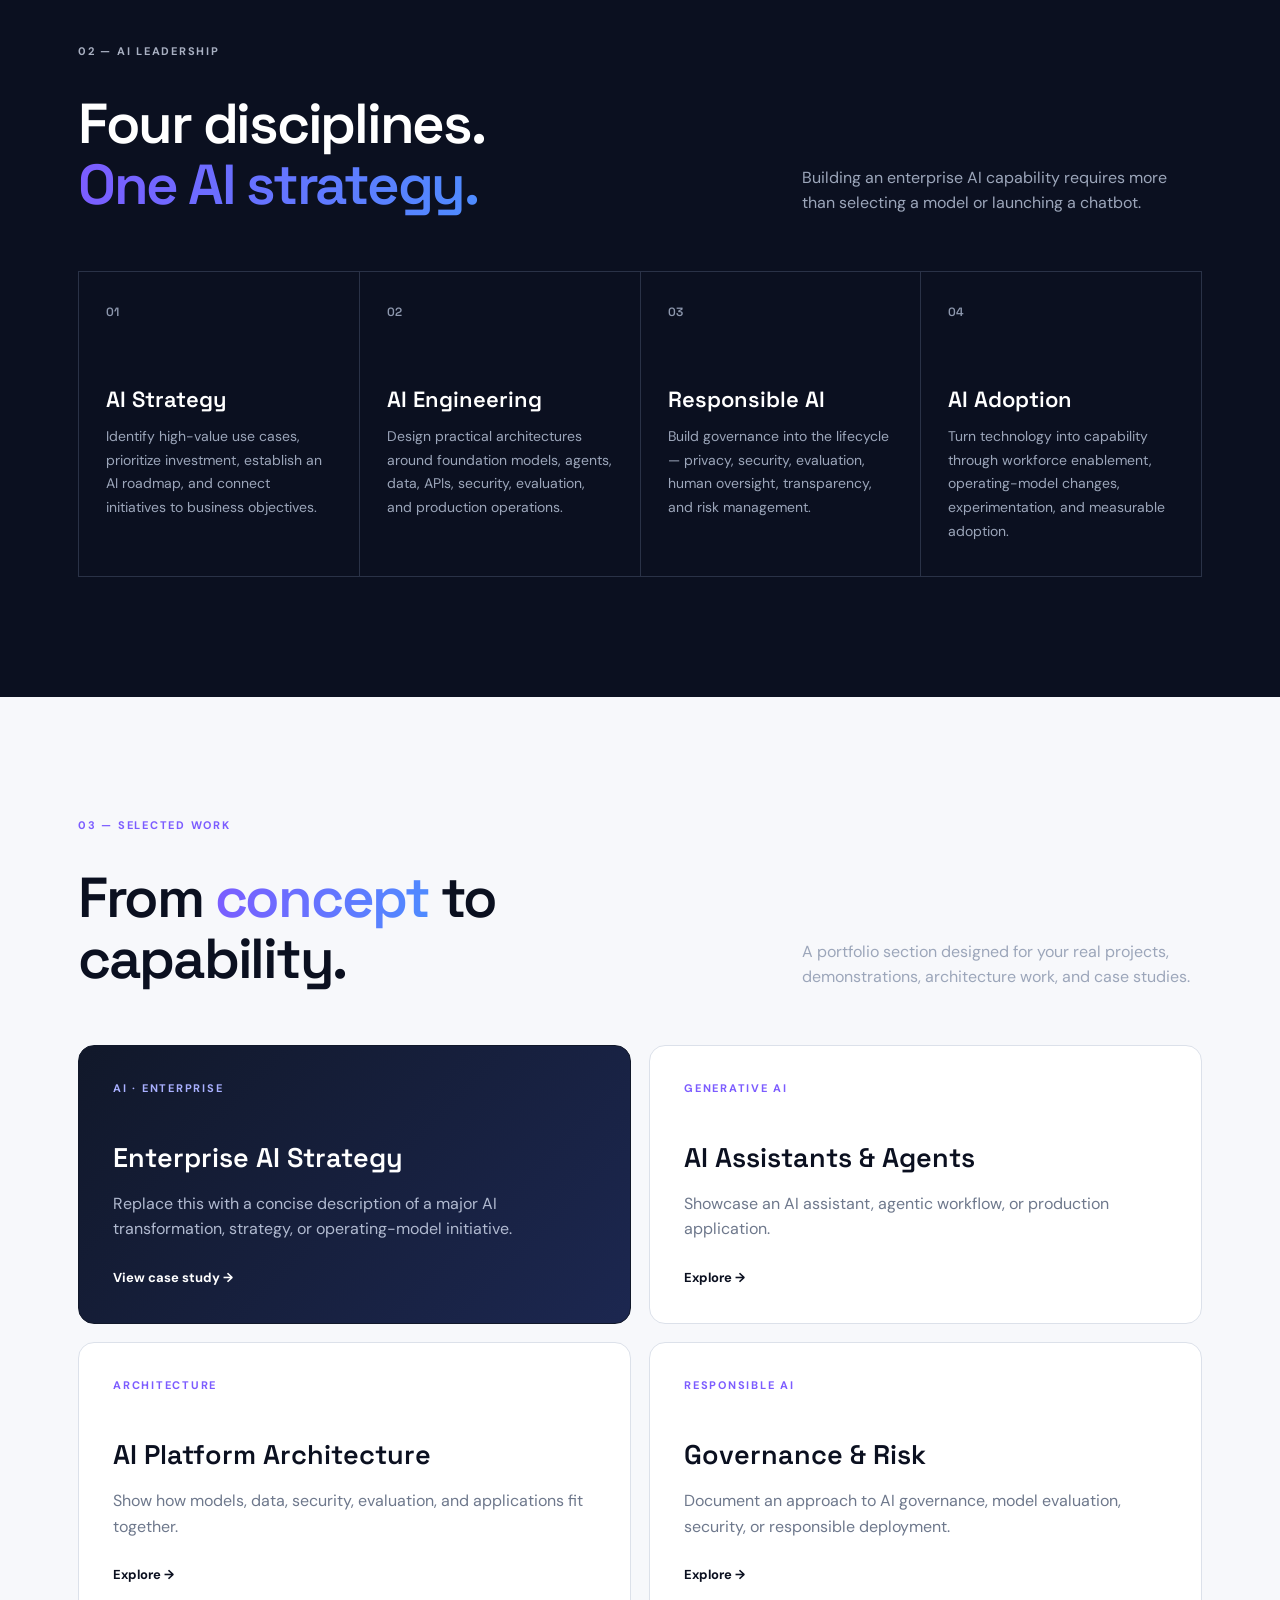
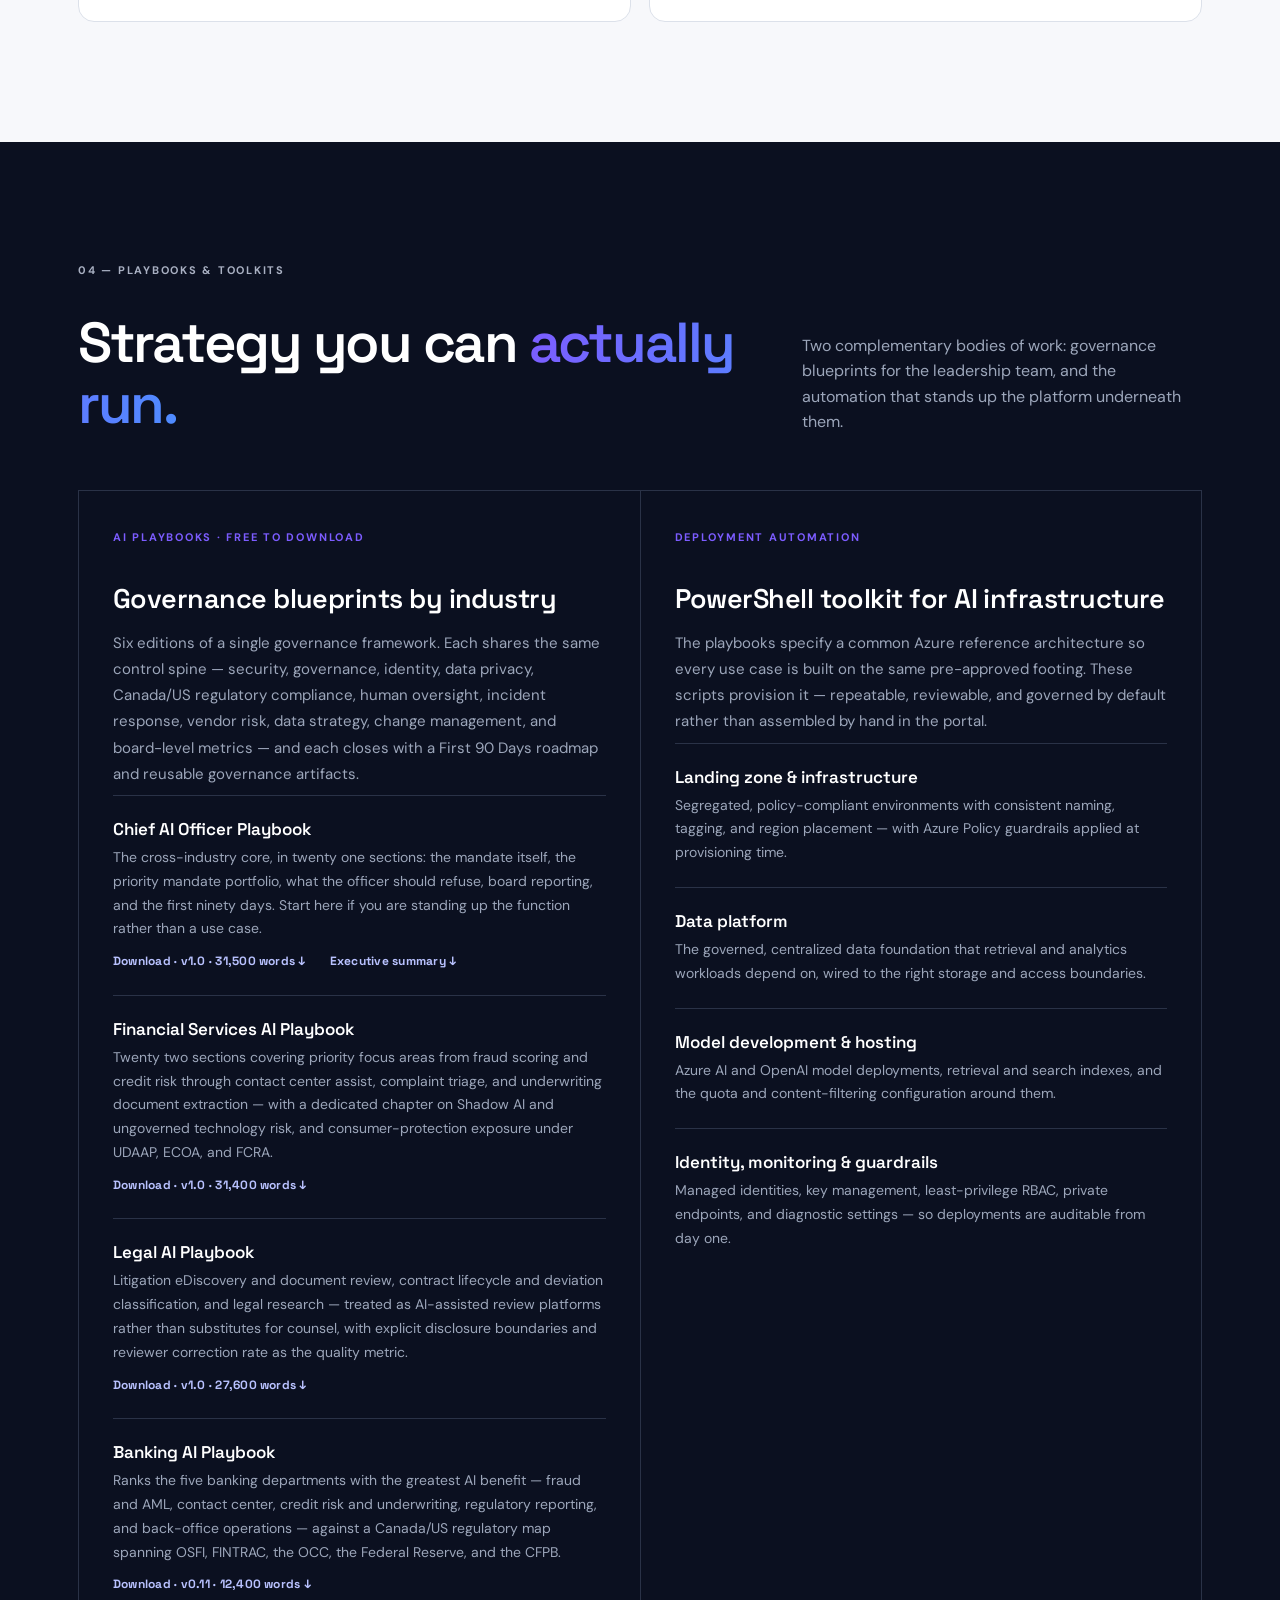
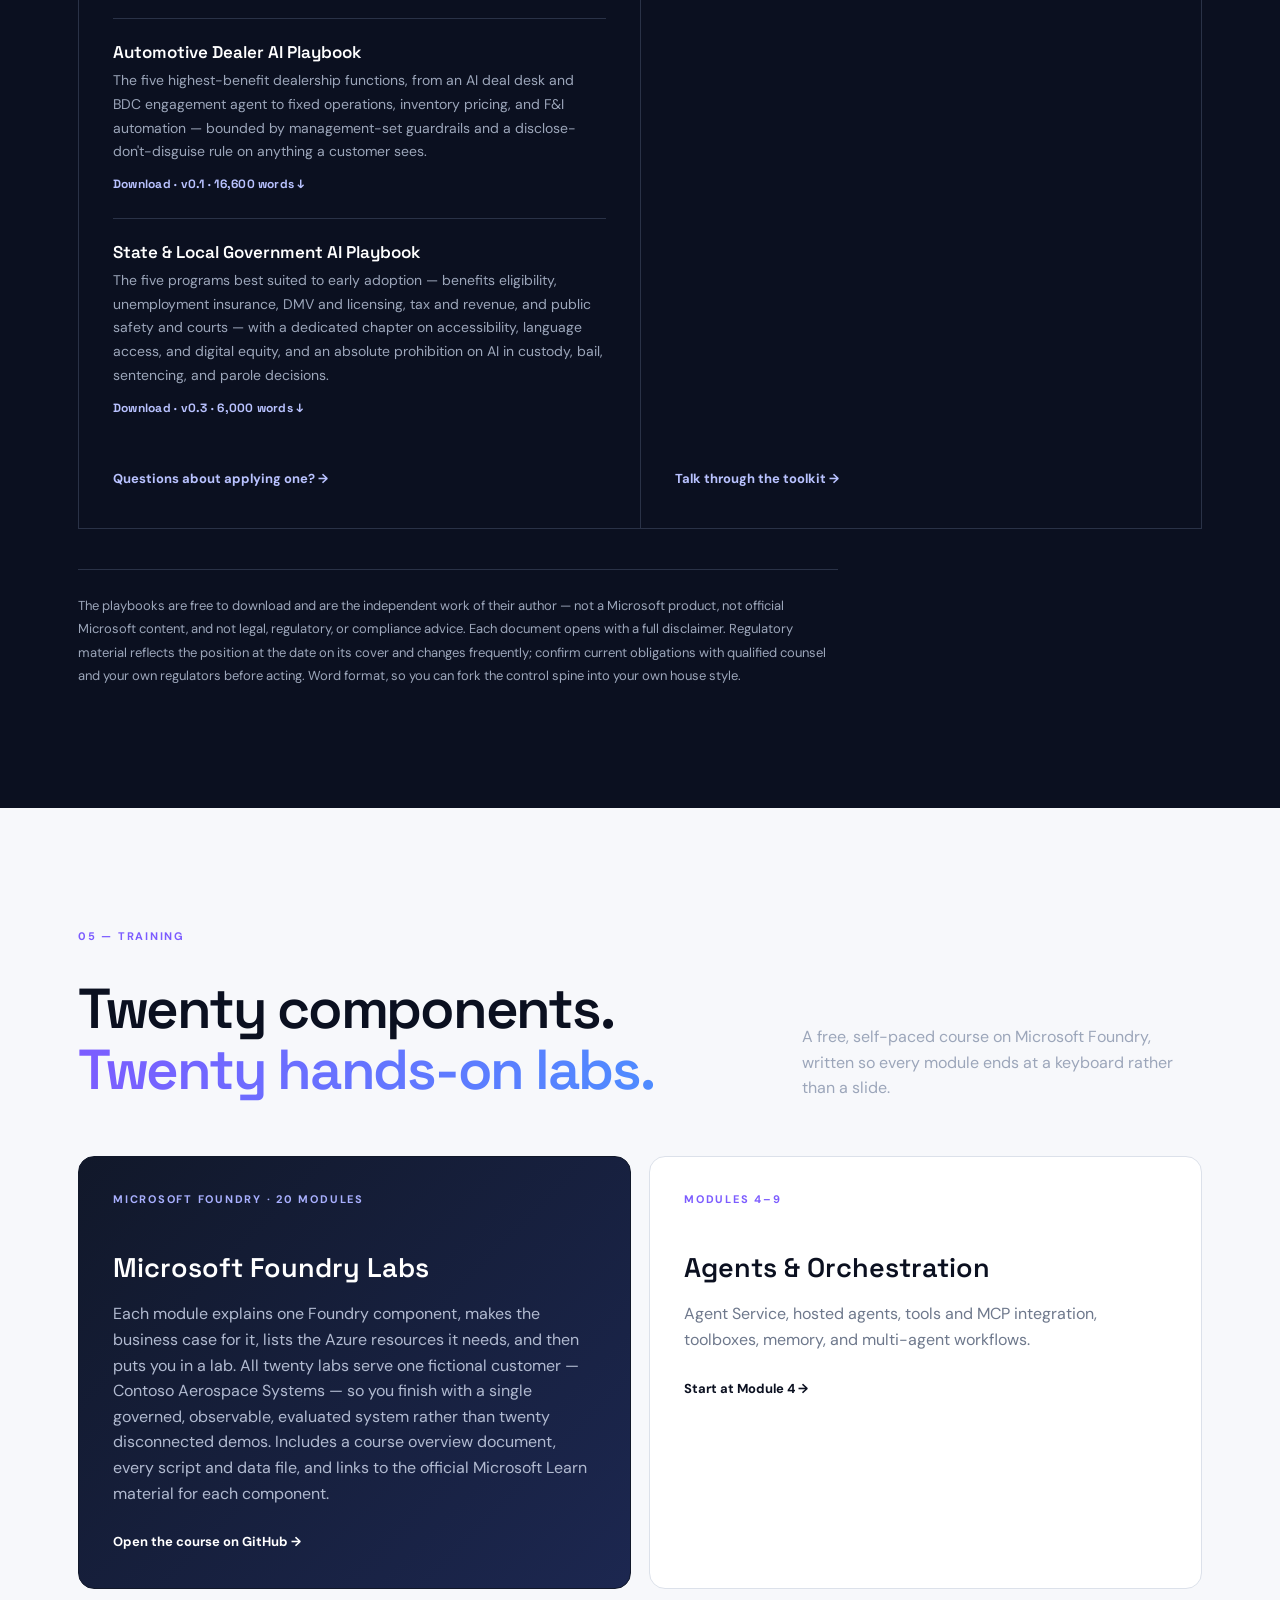
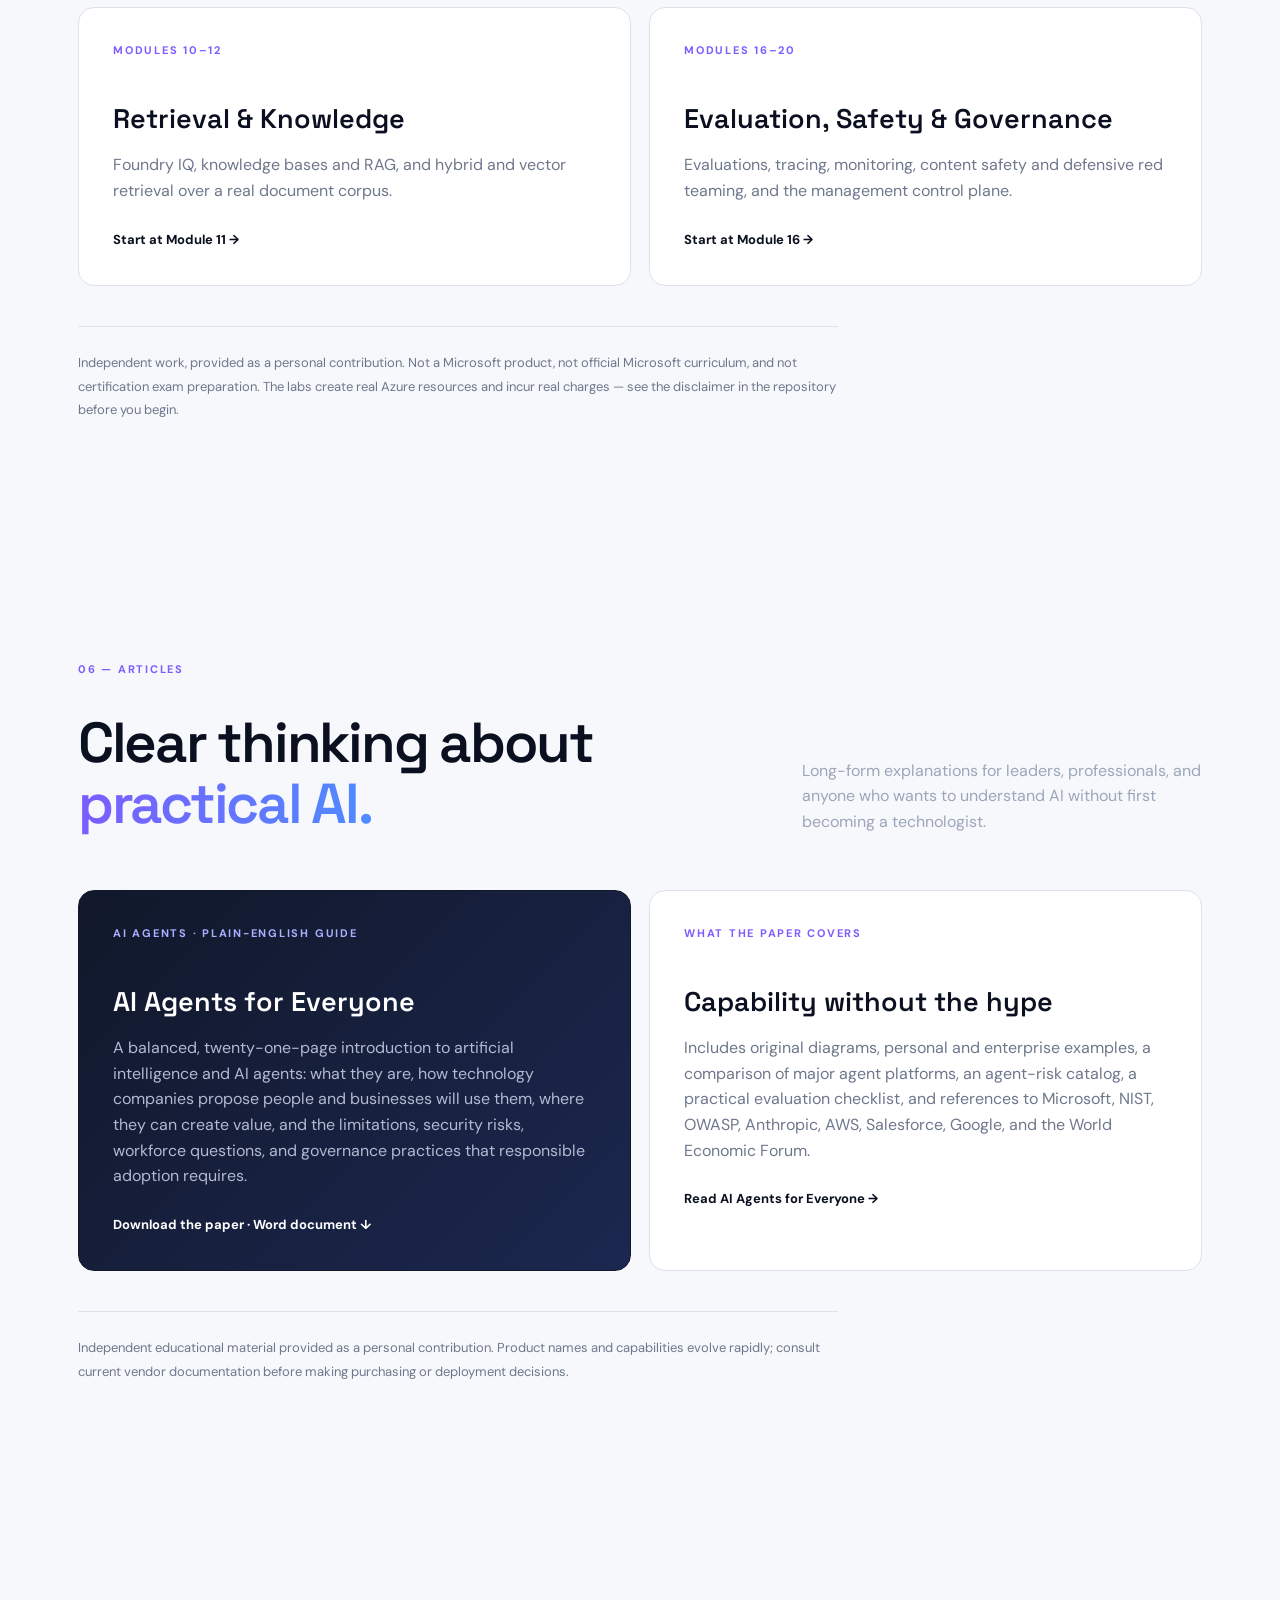
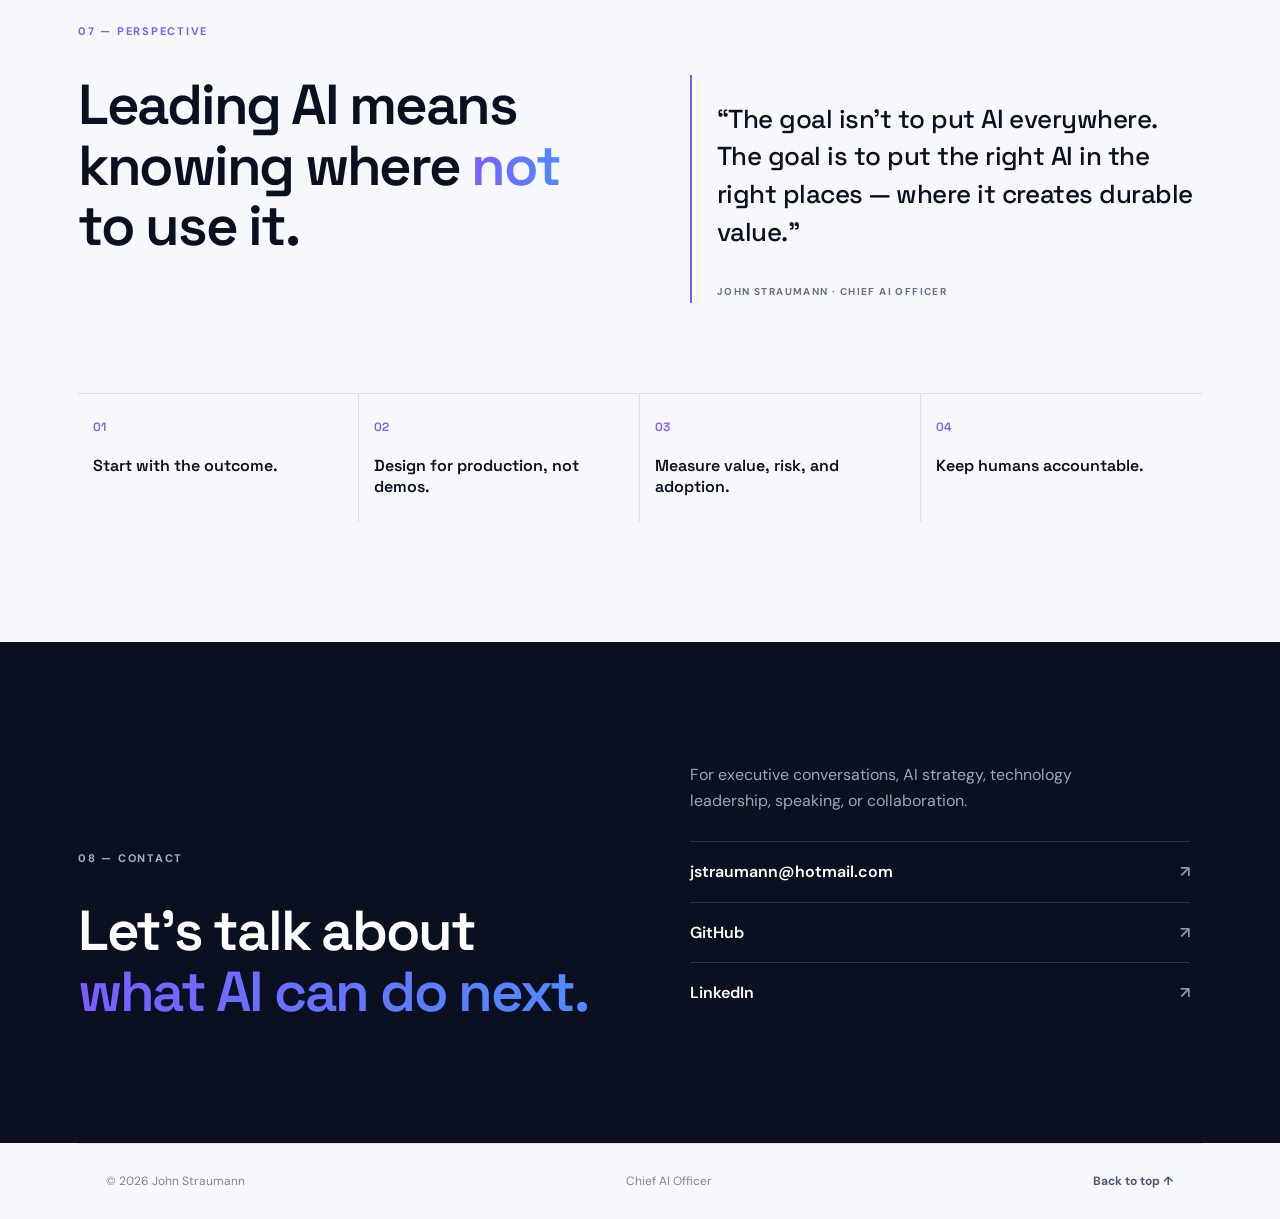
==== commit 5a40fea0: "Add AI agents article section Co-authored-by: Copilot <223556219+Copilot@users.noreply.github.com>" ====
--- a/index.html
+++ b/index.html
@@ -24,6 +24,7 @@
         <a href="#work">Selected Work</a>
         <a href="#playbooks">Playbooks &amp; Toolkits</a>
         <a href="#training">Training</a>
+        <a href="#articles">Articles</a>
         <a href="#perspective">Perspective</a>
         <a href="#contact">Contact</a>
       </nav>
@@ -167,33 +168,33 @@
             <li>
               <strong>Chief AI Officer Playbook</strong>
               <span>The cross-industry core, in twenty one sections: the mandate itself, the priority mandate portfolio, what the officer should refuse, board reporting, and the first ninety days. Start here if you are standing up the function rather than a use case.</span>
-              <a class="asset-link" href="playbooks/AIPlaybook_CAIO_v1.0_2026-08-04.docx">Download · v1.0 · 31,500 words ↓</a>
-              <a class="asset-link" href="playbooks/AIPlaybook_CAIO-ExecSummary_v1.0_2026-08-04.docx">Executive summary ↓</a>
+              <a class="asset-link" href="https://thankful-dune-0ba7c140f.6.azurestaticapps.net/api/d?f=AIPlaybook_CAIO_v1.0_2026-08-04.docx">Download · v1.0 · 31,500 words ↓</a>
+              <a class="asset-link" href="https://thankful-dune-0ba7c140f.6.azurestaticapps.net/api/d?f=AIPlaybook_CAIO-ExecSummary_v1.0_2026-08-04.docx">Executive summary ↓</a>
             </li>
             <li>
               <strong>Financial Services AI Playbook</strong>
               <span>Twenty two sections covering priority focus areas from fraud scoring and credit risk through contact center assist, complaint triage, and underwriting document extraction — with a dedicated chapter on Shadow AI and ungoverned technology risk, and consumer-protection exposure under UDAAP, ECOA, and FCRA.</span>
-              <a class="asset-link" href="playbooks/AIPlaybook_FinServ_v1.0_2026-09-08.docx">Download · v1.0 · 31,400 words ↓</a>
+              <a class="asset-link" href="https://thankful-dune-0ba7c140f.6.azurestaticapps.net/api/d?f=AIPlaybook_FinServ_v1.0_2026-09-08.docx">Download · v1.0 · 31,400 words ↓</a>
             </li>
             <li>
               <strong>Legal AI Playbook</strong>
               <span>Litigation eDiscovery and document review, contract lifecycle and deviation classification, and legal research — treated as AI-assisted review platforms rather than substitutes for counsel, with explicit disclosure boundaries and reviewer correction rate as the quality metric.</span>
-              <a class="asset-link" href="playbooks/AIPlaybook_Legal_v1.0_2026-08-27.docx">Download · v1.0 · 27,600 words ↓</a>
+              <a class="asset-link" href="https://thankful-dune-0ba7c140f.6.azurestaticapps.net/api/d?f=AIPlaybook_Legal_v1.0_2026-08-27.docx">Download · v1.0 · 27,600 words ↓</a>
             </li>
             <li>
               <strong>Banking AI Playbook</strong>
               <span>Ranks the five banking departments with the greatest AI benefit — fraud and AML, contact center, credit risk and underwriting, regulatory reporting, and back-office operations — against a Canada/US regulatory map spanning OSFI, FINTRAC, the OCC, the Federal Reserve, and the CFPB.</span>
-              <a class="asset-link" href="playbooks/AIPlaybook_Banking_v0.11_2026-07-26.docx">Download · v0.11 · 12,400 words ↓</a>
+              <a class="asset-link" href="https://thankful-dune-0ba7c140f.6.azurestaticapps.net/api/d?f=AIPlaybook_Banking_v0.11_2026-07-26.docx">Download · v0.11 · 12,400 words ↓</a>
             </li>
             <li>
               <strong>Automotive Dealer AI Playbook</strong>
               <span>The five highest-benefit dealership functions, from an AI deal desk and BDC engagement agent to fixed operations, inventory pricing, and F&amp;I automation — bounded by management-set guardrails and a disclose-don't-disguise rule on anything a customer sees.</span>
-              <a class="asset-link" href="playbooks/AIPlaybook_CarDealer_v0.1_2026-07-28.docx">Download · v0.1 · 16,600 words ↓</a>
+              <a class="asset-link" href="https://thankful-dune-0ba7c140f.6.azurestaticapps.net/api/d?f=AIPlaybook_CarDealer_v0.1_2026-07-28.docx">Download · v0.1 · 16,600 words ↓</a>
             </li>
             <li>
               <strong>State &amp; Local Government AI Playbook</strong>
               <span>The five programs best suited to early adoption — benefits eligibility, unemployment insurance, DMV and licensing, tax and revenue, and public safety and courts — with a dedicated chapter on accessibility, language access, and digital equity, and an absolute prohibition on AI in custody, bail, sentencing, and parole decisions.</span>
-              <a class="asset-link" href="playbooks/AIPlaybook_SLG_v0.3_2026-07-27.docx">Download · v0.3 · 6,000 words ↓</a>
+              <a class="asset-link" href="https://thankful-dune-0ba7c140f.6.azurestaticapps.net/api/d?f=AIPlaybook_SLG_v0.3_2026-07-27.docx">Download · v0.3 · 6,000 words ↓</a>
             </li>
           </ul>
           <a class="text-link light" href="#contact">Questions about applying one? →</a>
@@ -287,8 +288,46 @@
       </p>
     </section>
 
+    <section class="work section" id="articles">
+      <div class="section-kicker">06 — ARTICLES</div>
+      <div class="section-head light-text">
+        <h2>Clear thinking about<br><span>practical AI.</span></h2>
+        <p>Long-form explanations for leaders, professionals, and anyone who wants to understand AI without first becoming a technologist.</p>
+      </div>
+      <div class="work-grid">
+        <article class="work-item featured">
+          <div class="work-tag">AI AGENTS · PLAIN-ENGLISH GUIDE</div>
+          <h3>AI Agents for Everyone</h3>
+          <p>
+            A balanced, twenty-one-page introduction to artificial intelligence and AI
+            agents: what they are, how technology companies propose people and businesses
+            will use them, where they can create value, and the limitations, security
+            risks, workforce questions, and governance practices that responsible adoption
+            requires.
+          </p>
+          <a class="text-link" data-download href="articles/AI_Agents_for_Everyone.docx" download>Download the paper · Word document ↓</a>
+        </article>
+        <article class="work-item">
+          <div class="work-tag">WHAT THE PAPER COVERS</div>
+          <h3>Capability without the hype</h3>
+          <p>
+            Includes original diagrams, personal and enterprise examples, a comparison of
+            major agent platforms, an agent-risk catalog, a practical evaluation checklist,
+            and references to Microsoft, NIST, OWASP, Anthropic, AWS, Salesforce, Google,
+            and the World Economic Forum.
+          </p>
+          <a href="articles/AI_Agents_for_Everyone.docx" data-download download class="text-link">Read AI Agents for Everyone →</a>
+        </article>
+      </div>
+      <p class="section-note">
+        Independent educational material provided as a personal contribution. Product
+        names and capabilities evolve rapidly; consult current vendor documentation before
+        making purchasing or deployment decisions.
+      </p>
+    </section>
+
     <section class="perspective section" id="perspective">
-      <div class="section-kicker">06 — PERSPECTIVE</div>
+      <div class="section-kicker">07 — PERSPECTIVE</div>
       <div class="perspective-grid">
         <div>
           <h2>Leading AI means knowing where <span>not</span> to use it.</h2>
@@ -310,7 +349,7 @@
     <section class="contact dark-section section" id="contact">
       <div class="contact-grid">
         <div>
-          <div class="section-kicker light">07 — CONTACT</div>
+          <div class="section-kicker light">08 — CONTACT</div>
           <h2>Let's talk about<br><span>what AI can do next.</span></h2>
         </div>
         <div class="contact-copy">
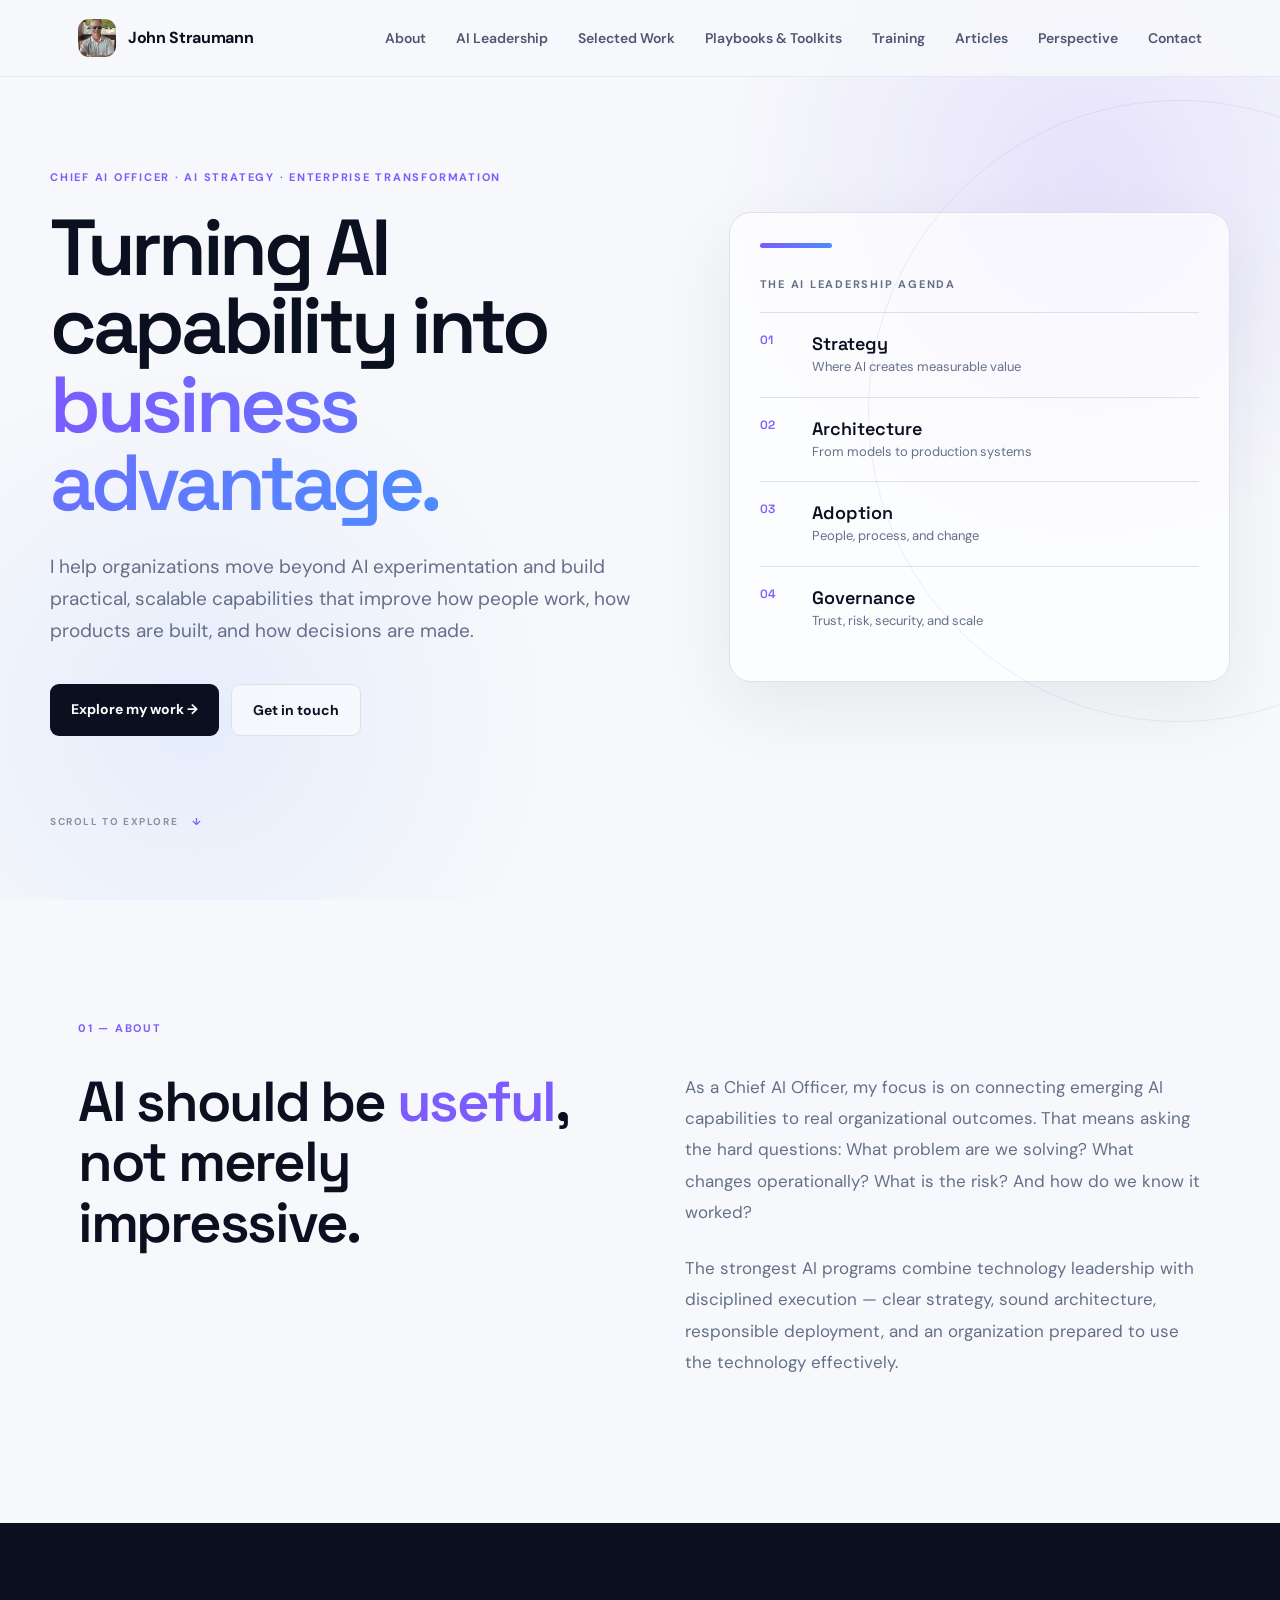
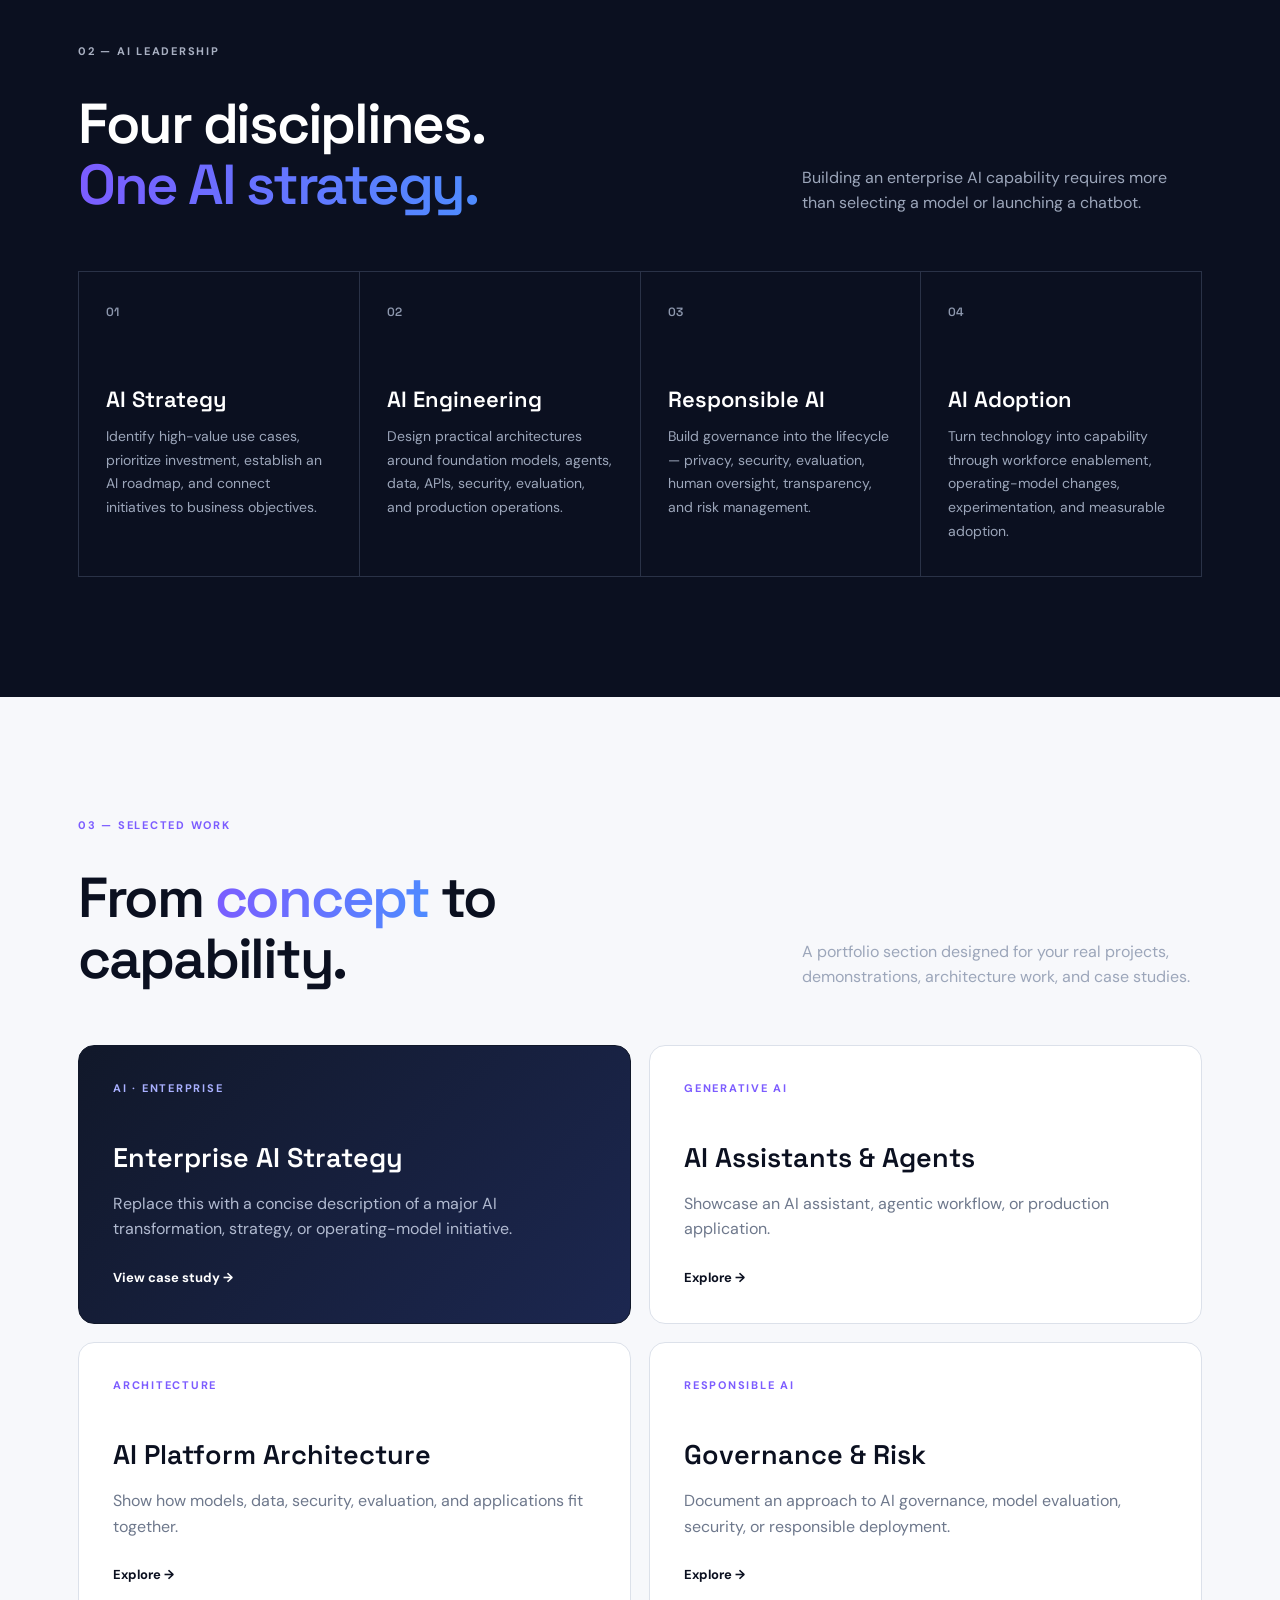
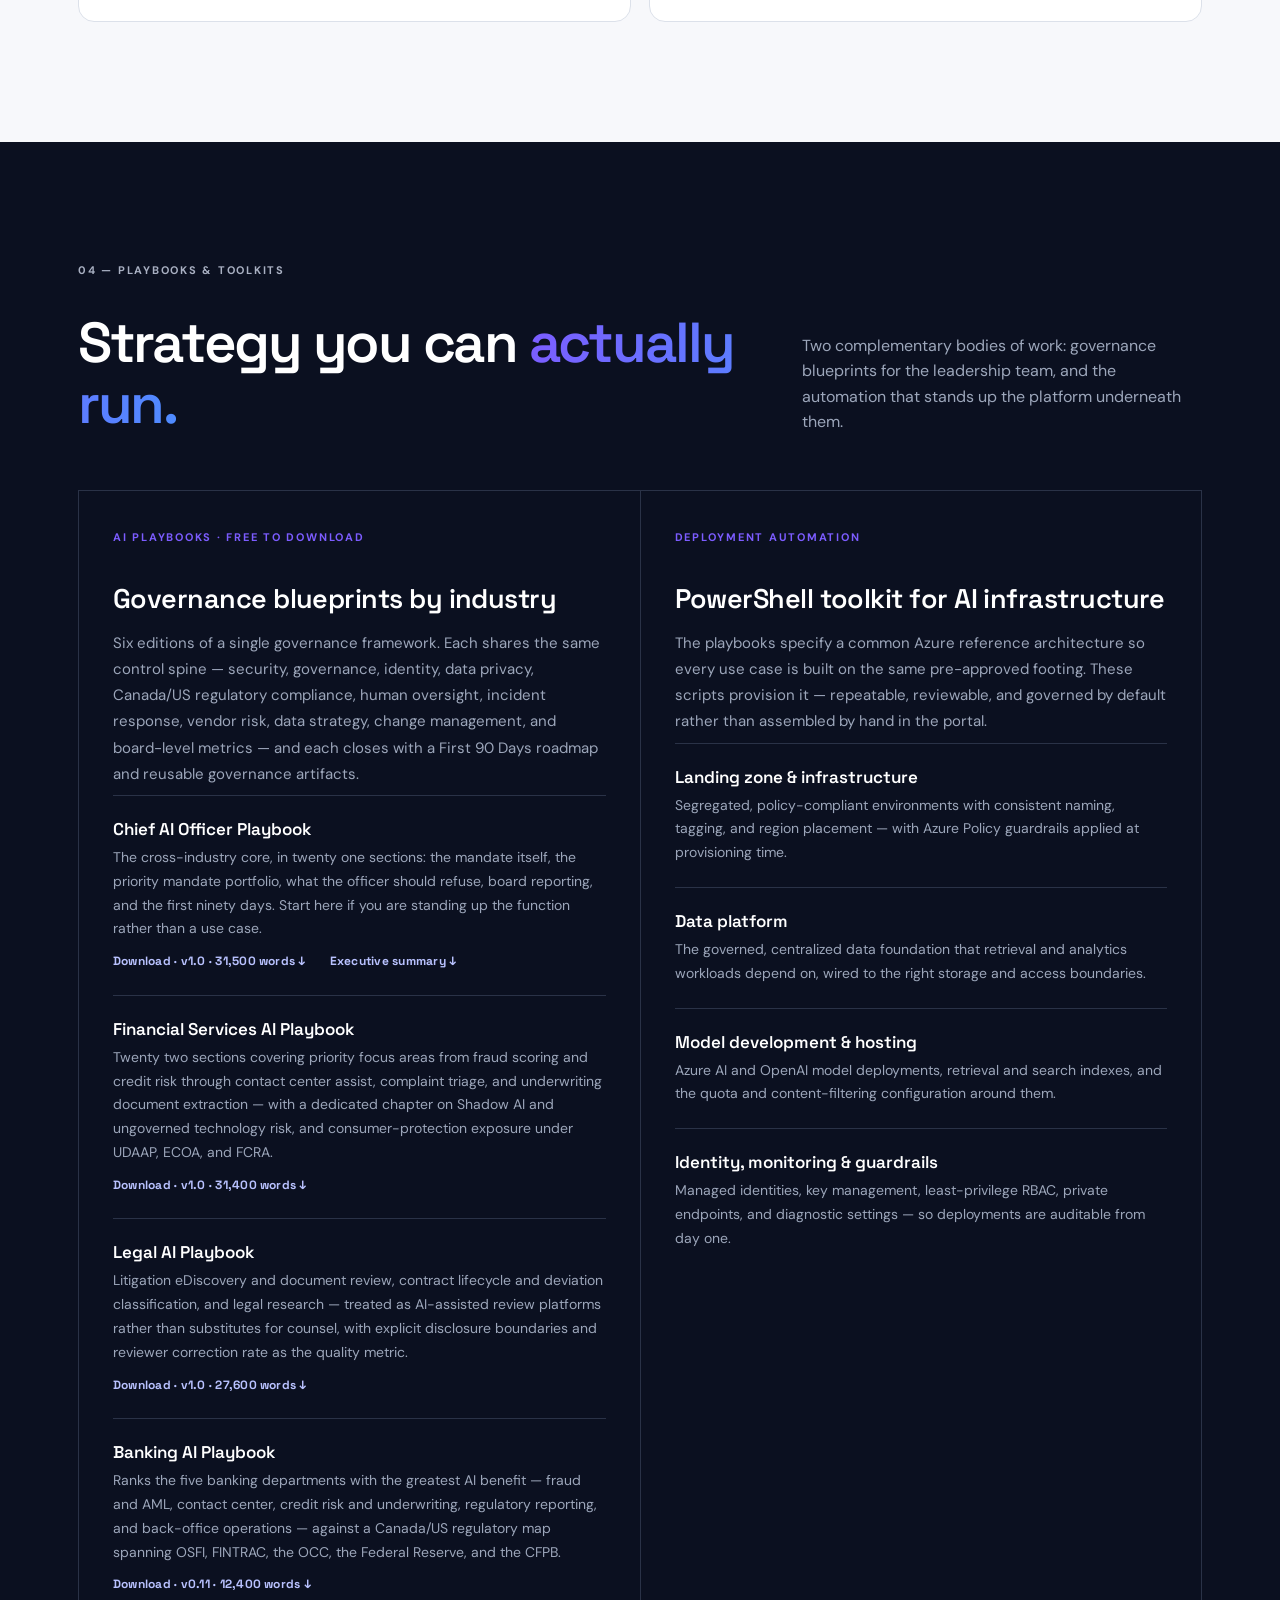
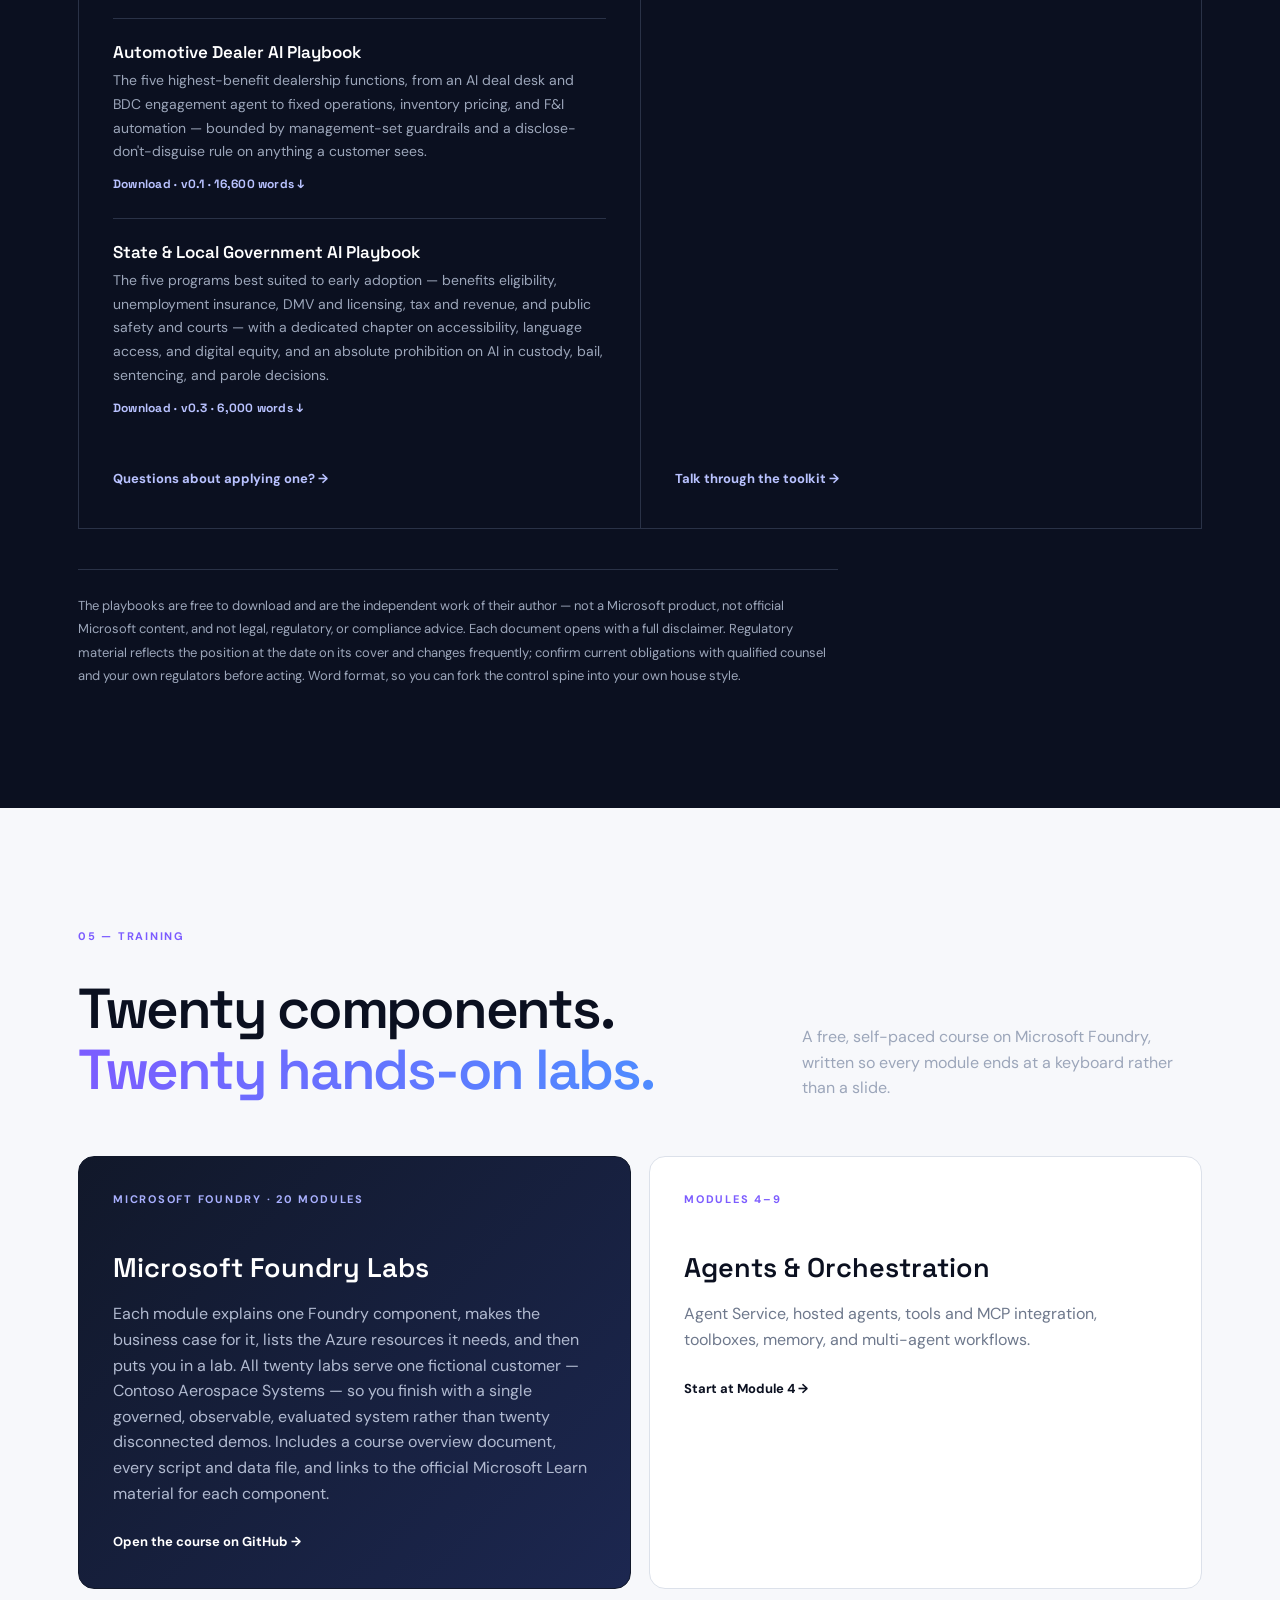
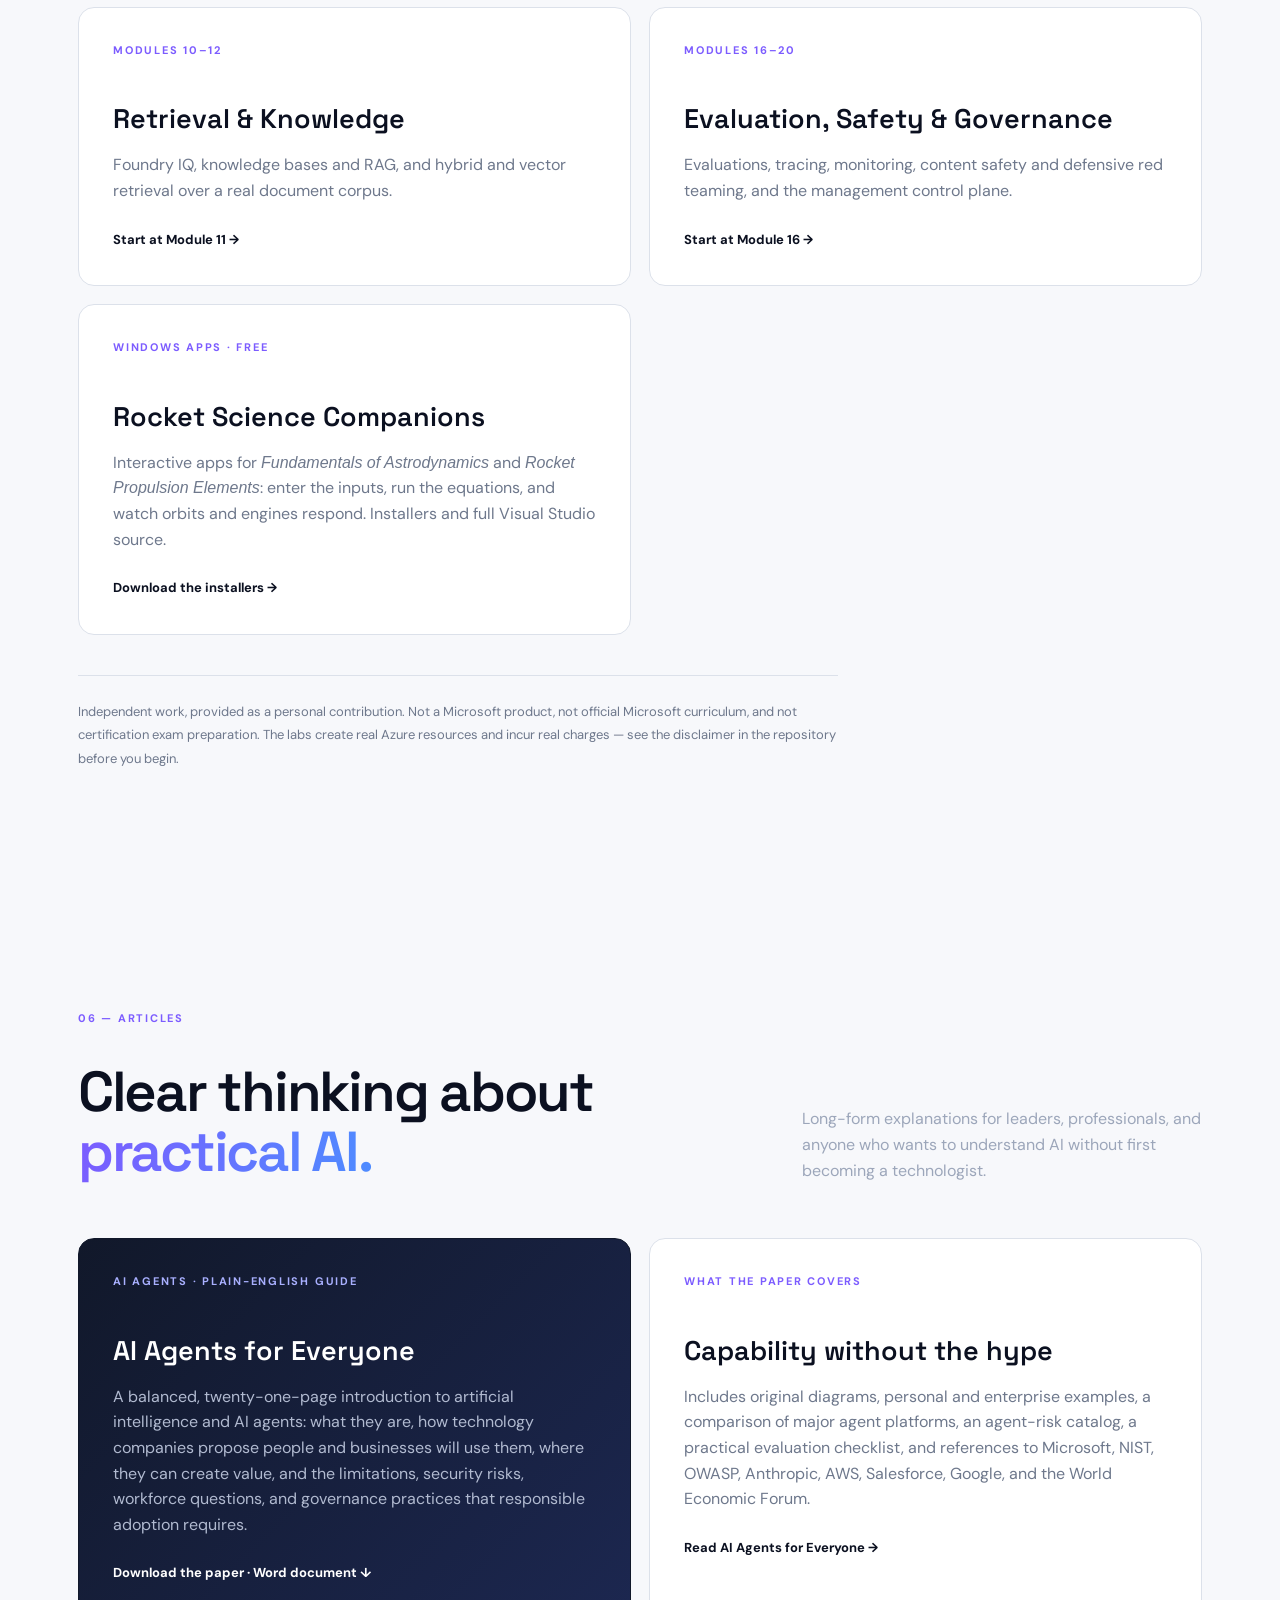
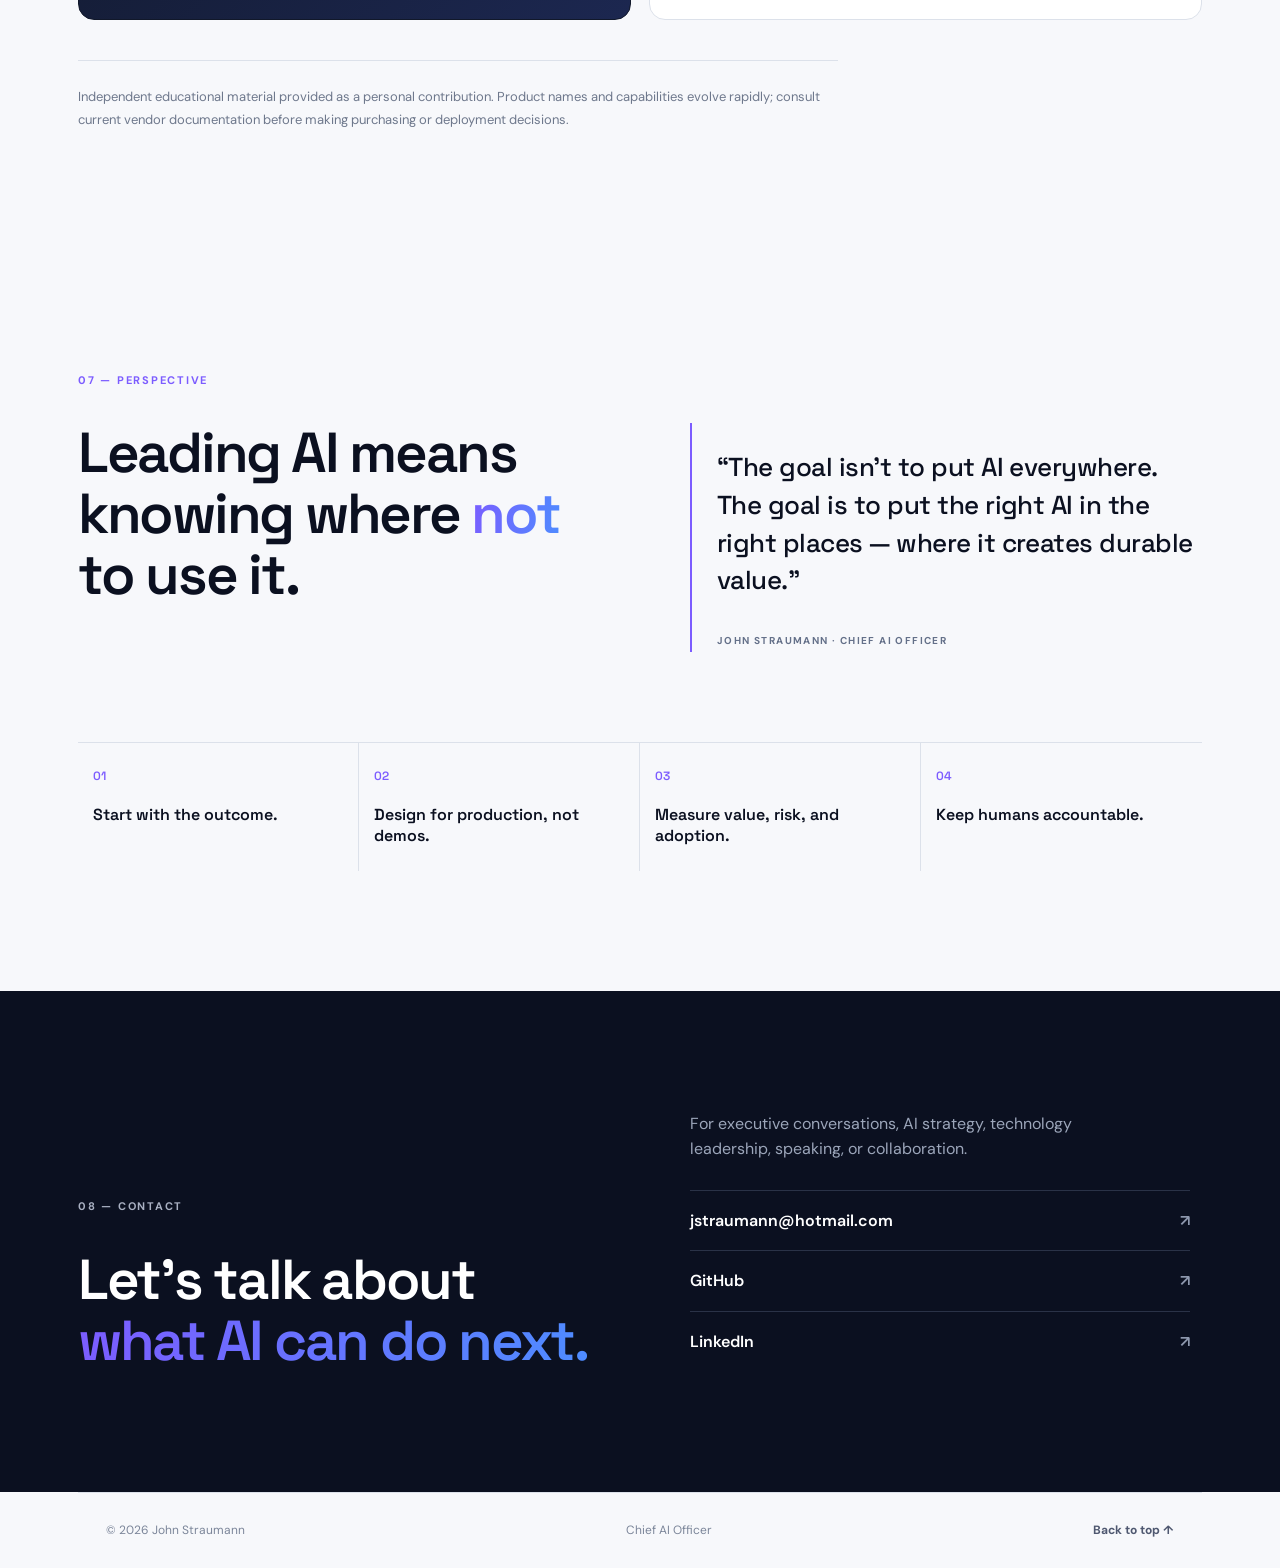
==== commit 1b1a815d: "Add Rocket Science Companions card to Training section" ====
--- a/index.html
+++ b/index.html
@@ -279,6 +279,12 @@
           <p>Evaluations, tracing, monitoring, content safety and defensive red teaming, and the management control plane.</p>
           <a href="https://github.com/JohnStraumann94/microsoft-foundry-labs/blob/main/Module%2016/README.md" class="text-link">Start at Module 16 →</a>
         </article>
+        <article class="work-item">
+          <div class="work-tag">WINDOWS APPS · FREE</div>
+          <h3>Rocket Science Companions</h3>
+          <p>Interactive apps for <em>Fundamentals of Astrodynamics</em> and <em>Rocket Propulsion Elements</em>: enter the inputs, run the equations, and watch orbits and engines respond. Installers and full Visual Studio source.</p>
+          <a href="https://github.com/JohnStraumann94/RocketScience/releases/latest" class="text-link">Download the installers →</a>
+        </article>
       </div>
       <p class="section-note">
         Independent work, provided as a personal contribution. Not a Microsoft product, not
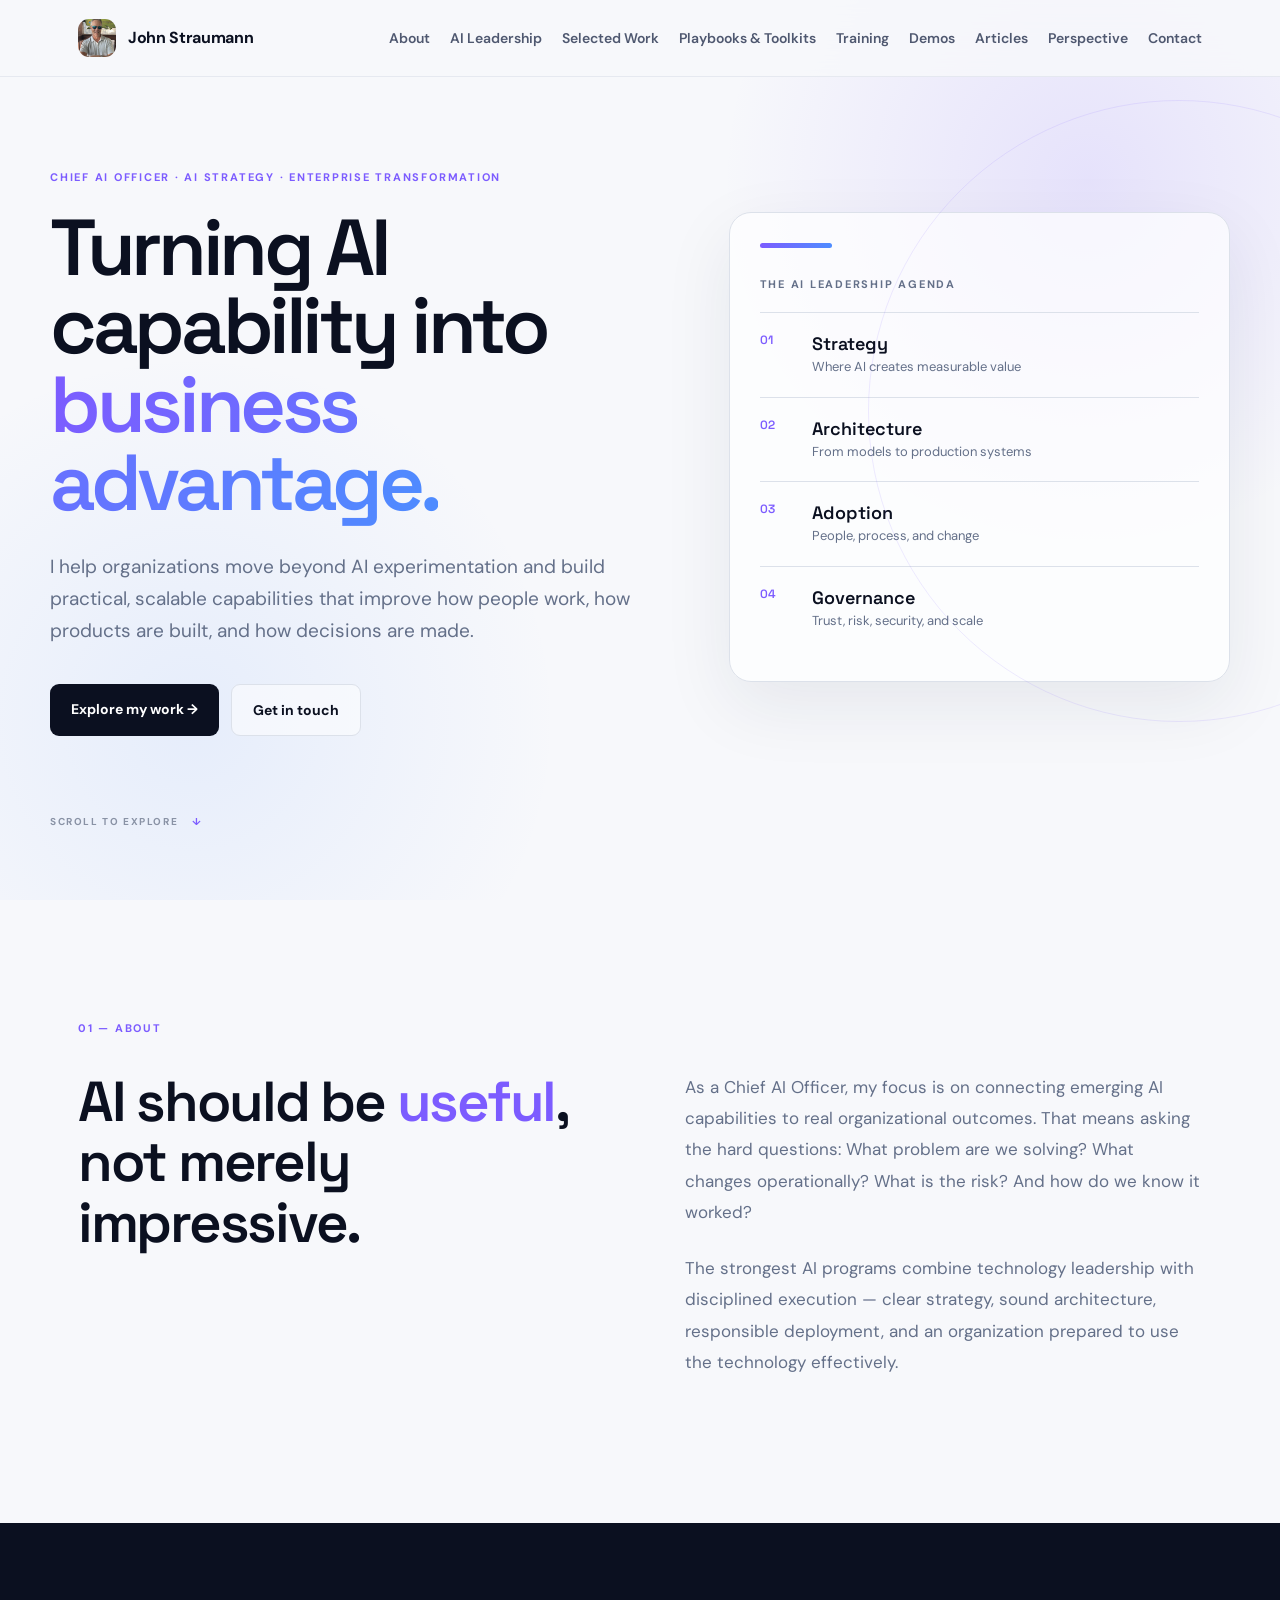
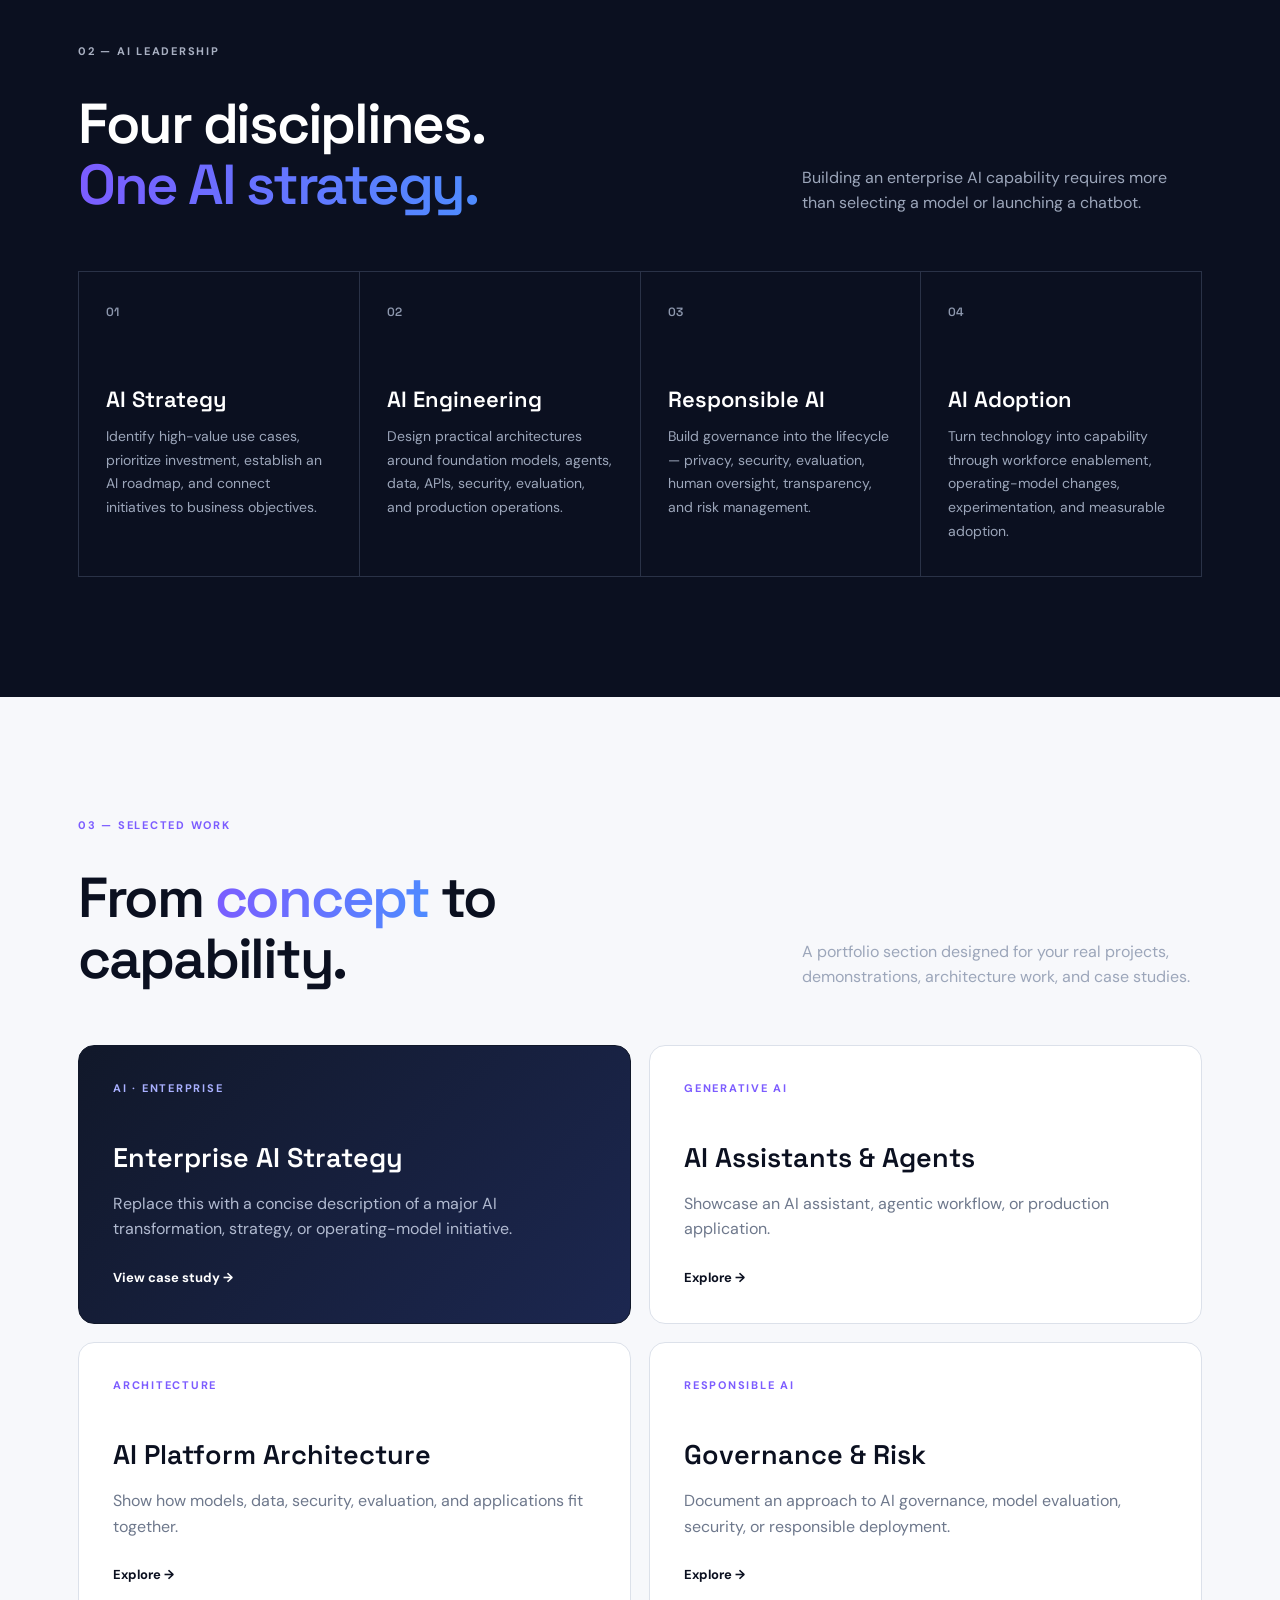
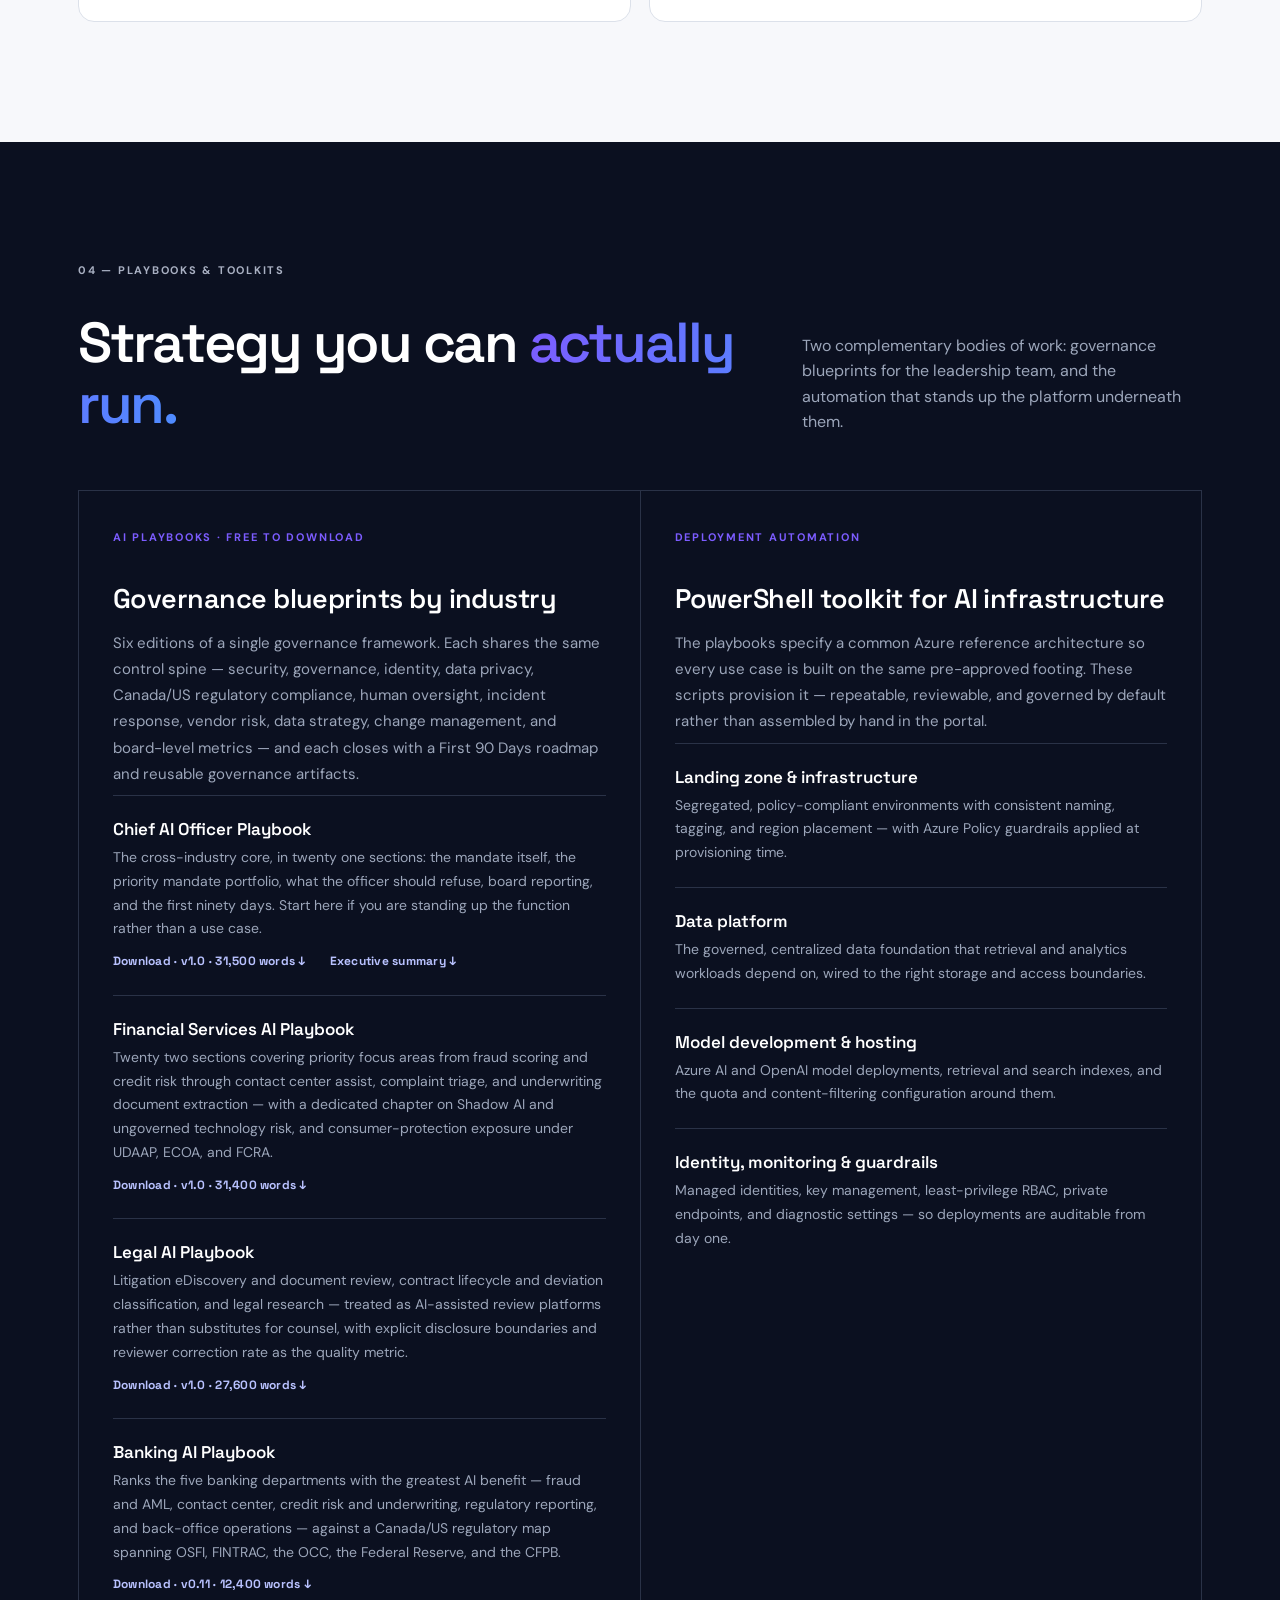
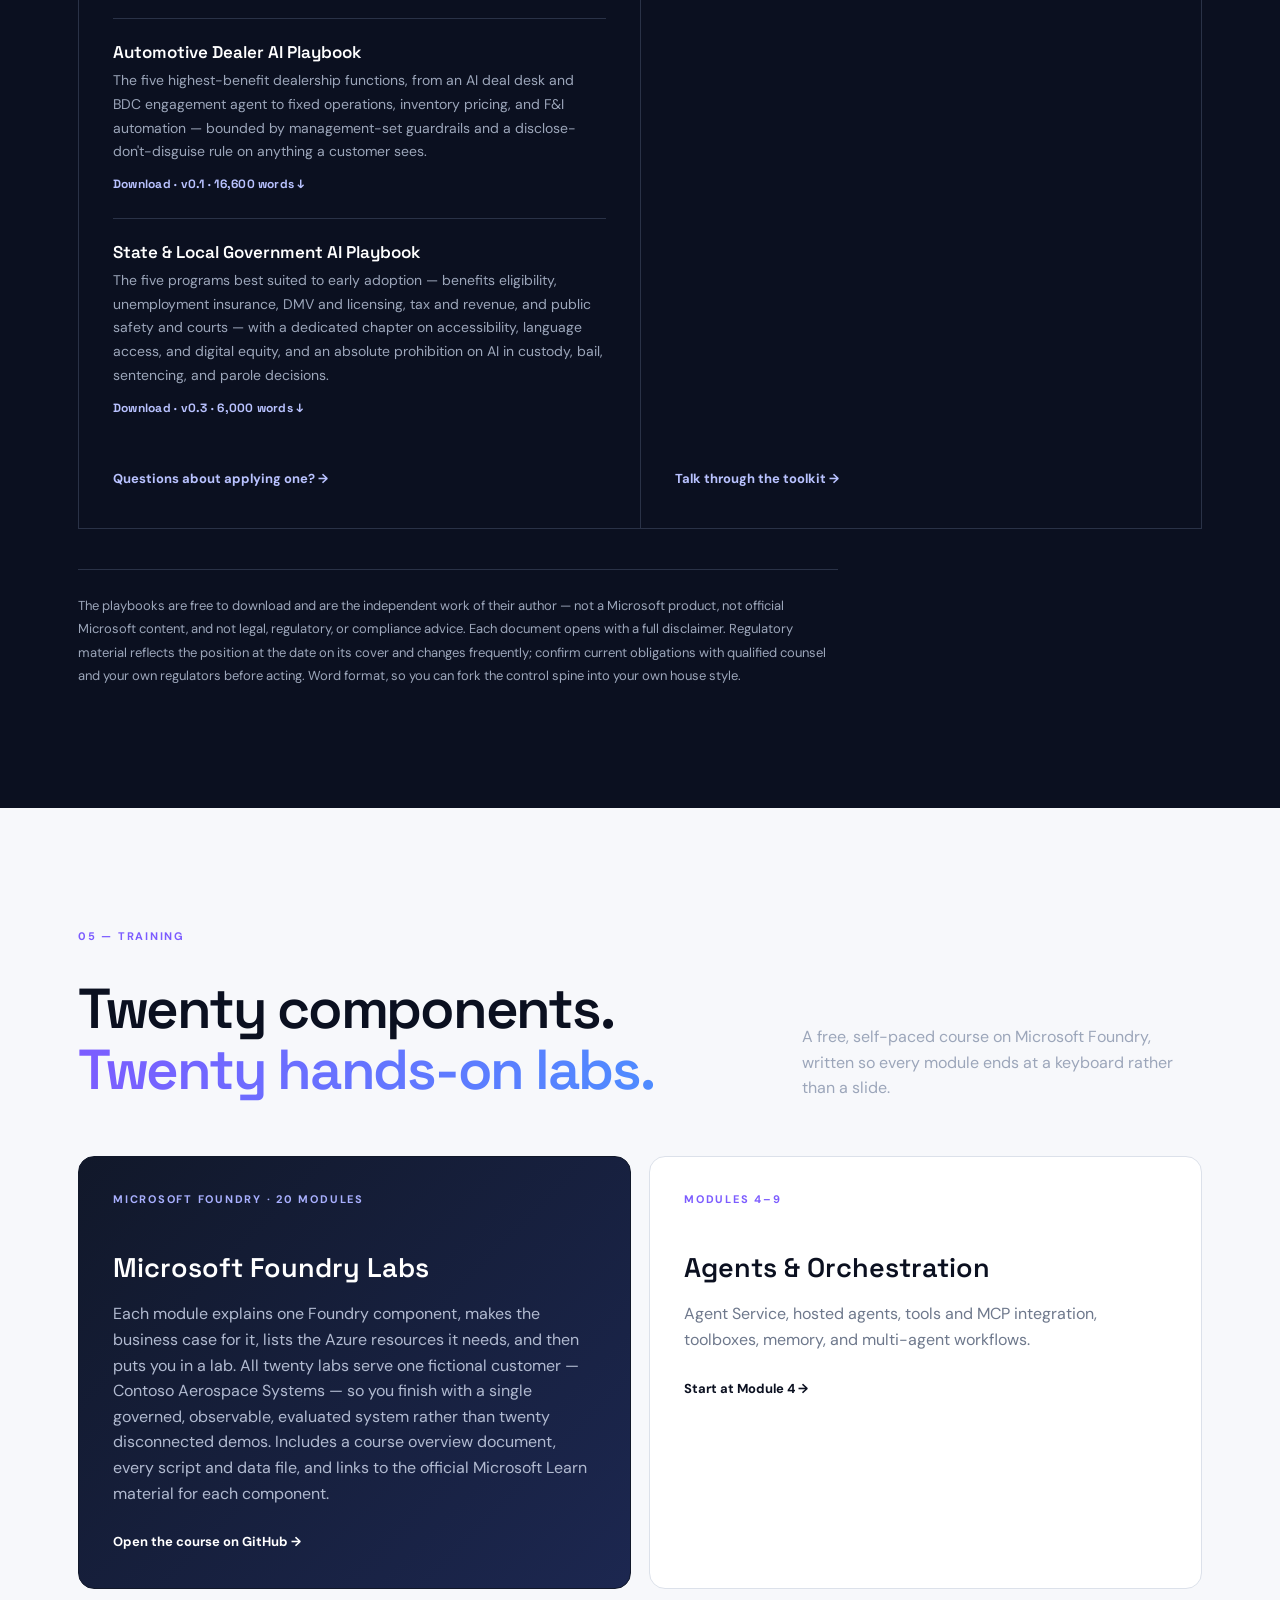
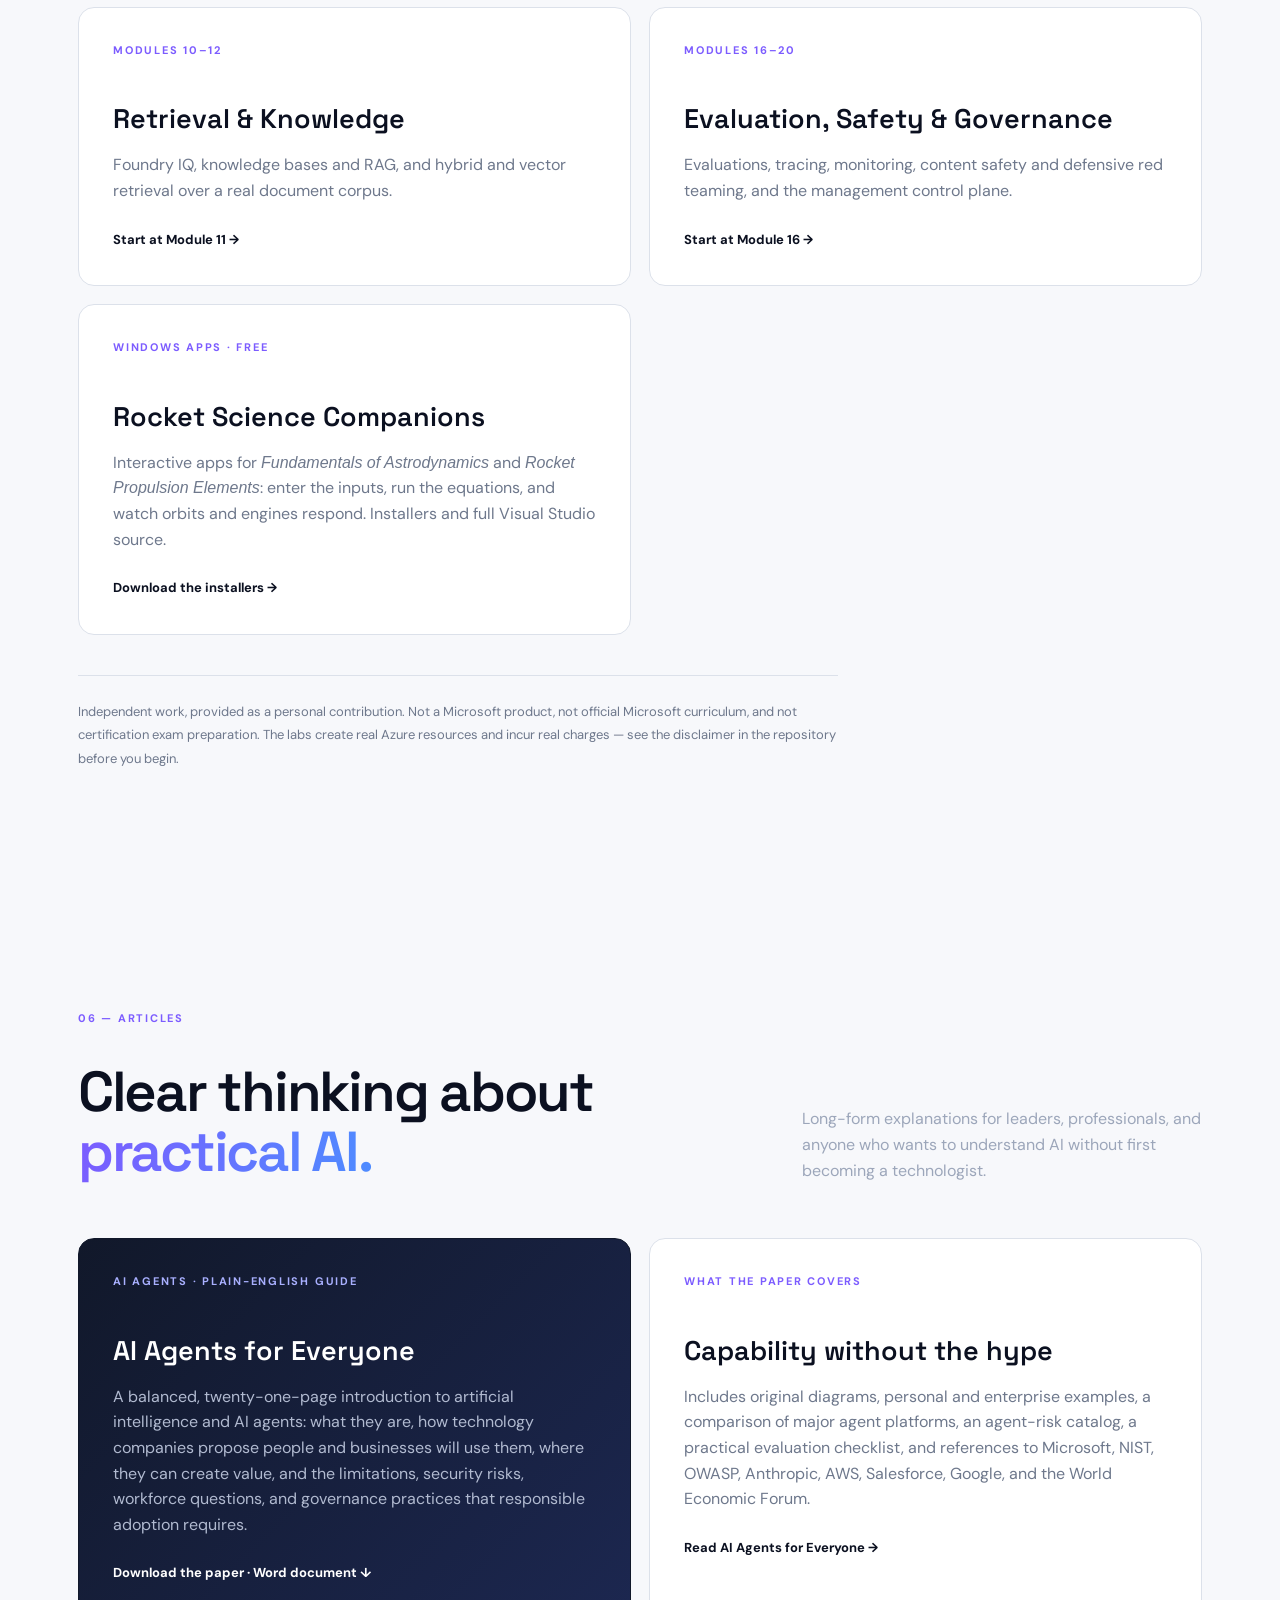
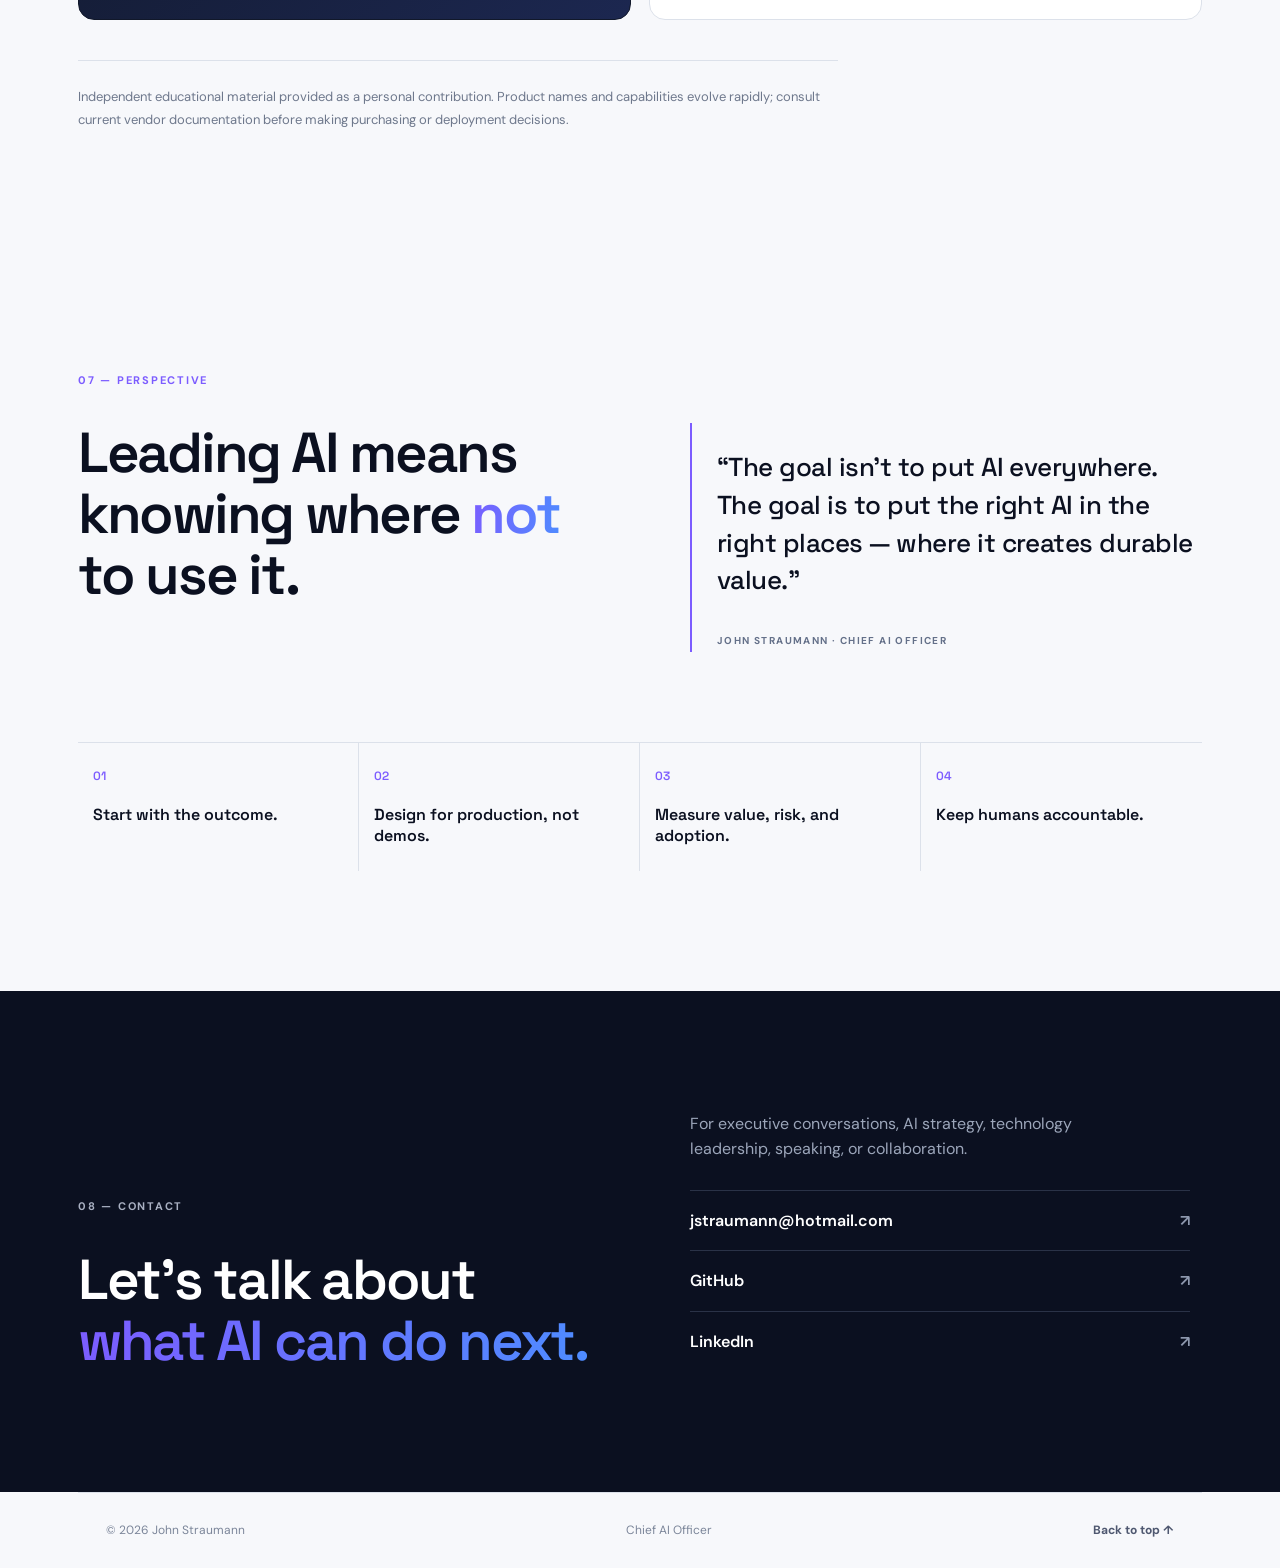
==== commit 0784e3a4: "Publish Azure AI click-through demo catalogue and PowerPoint downloads Co-authored-by: Copilot <2235" ====
--- a/index.html
+++ b/index.html
@@ -24,6 +24,7 @@
         <a href="#work">Selected Work</a>
         <a href="#playbooks">Playbooks &amp; Toolkits</a>
         <a href="#training">Training</a>
+        <a href="demos.html">Demos</a>
         <a href="#articles">Articles</a>
         <a href="#perspective">Perspective</a>
         <a href="#contact">Contact</a>
--- a/styles.css
+++ b/styles.css
@@ -18,7 +18,7 @@
 .nav-wrap{max-width:var(--max);margin:auto;height:76px;padding:0 28px;display:flex;align-items:center;justify-content:space-between}
 .brand{display:flex;align-items:center;gap:12px;font-weight:700;letter-spacing:-.02em}
 .brand-mark{width:38px;height:38px;border-radius:11px;object-fit:cover;display:block;background:linear-gradient(135deg,var(--accent),var(--accent2))}
-.nav{display:flex;gap:30px;font-size:14px;font-weight:600;color:#4f5870}
+.nav{display:flex;gap:20px;font-size:14px;font-weight:600;color:#4f5870}
 .nav a:hover{color:var(--ink)}
 .menu-toggle{display:none;background:none;border:0;font-size:24px}
 .hero{min-height:100vh;display:flex;flex-direction:column;justify-content:center;position:relative;padding:130px 28px 70px;overflow:hidden;background:radial-gradient(circle at 85% 20%,rgba(124,92,255,.14),transparent 28%),radial-gradient(circle at 15% 80%,rgba(78,140,255,.10),transparent 28%)}
@@ -101,9 +101,11 @@
 .contact-link span{color:#8e98ae}
 .footer{max-width:1124px;margin:auto;padding:28px;color:#7b8599;font-size:12px;display:flex;justify-content:space-between;border-top:1px solid var(--line)}
 .footer a{font-weight:700;color:#4f5870}
-@media(max-width:850px){
+@media(max-width:1100px){
   .nav{display:none;position:absolute;top:76px;left:0;right:0;background:var(--paper);padding:20px 28px;border-bottom:1px solid var(--line);flex-direction:column;gap:18px}
   .nav.open{display:flex}.menu-toggle{display:block}
+}
+@media(max-width:850px){
   .hero-grid,.intro-grid,.perspective-grid,.contact-grid{grid-template-columns:1fr;gap:45px}
   .hero{padding-top:120px}.hero h1{font-size:52px}.hero-panel{max-width:620px}
   .cards{grid-template-columns:1fr 1fr}.section-head{display:block}.section-head p{margin-top:22px}
